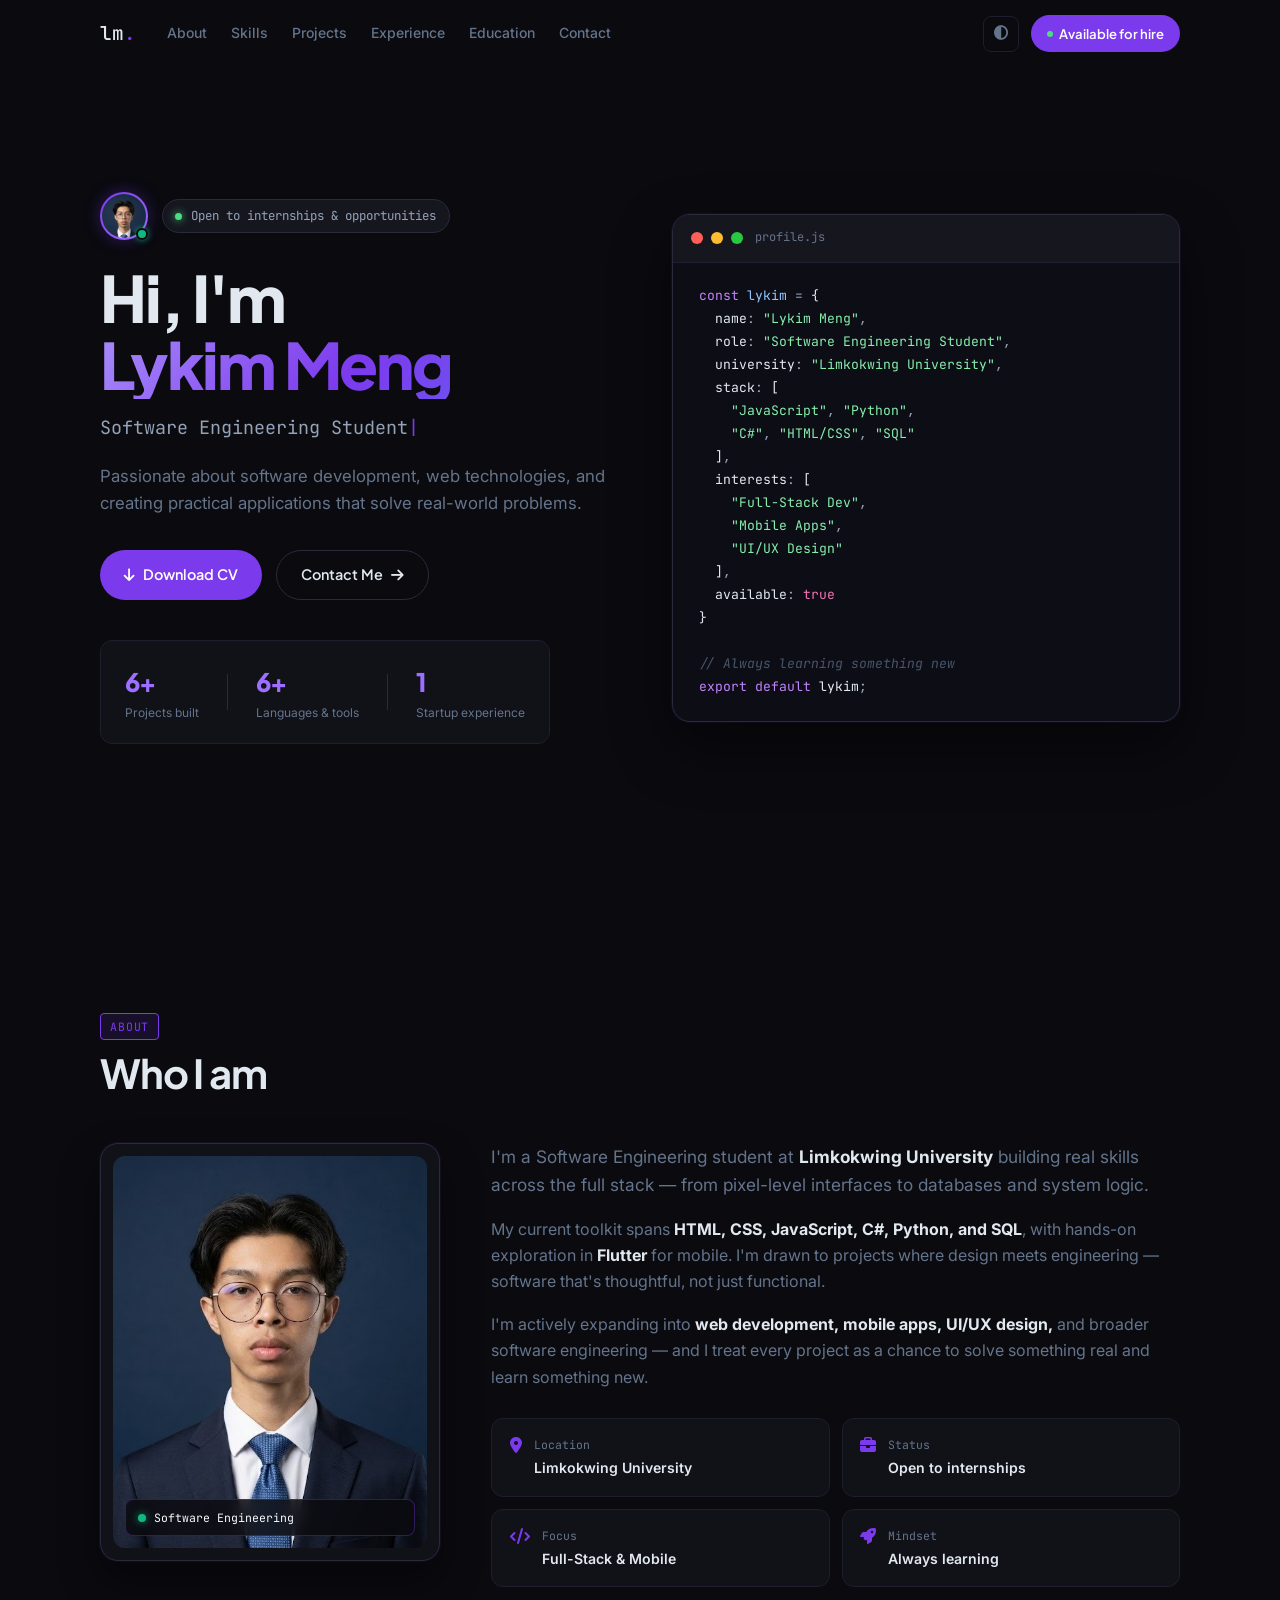
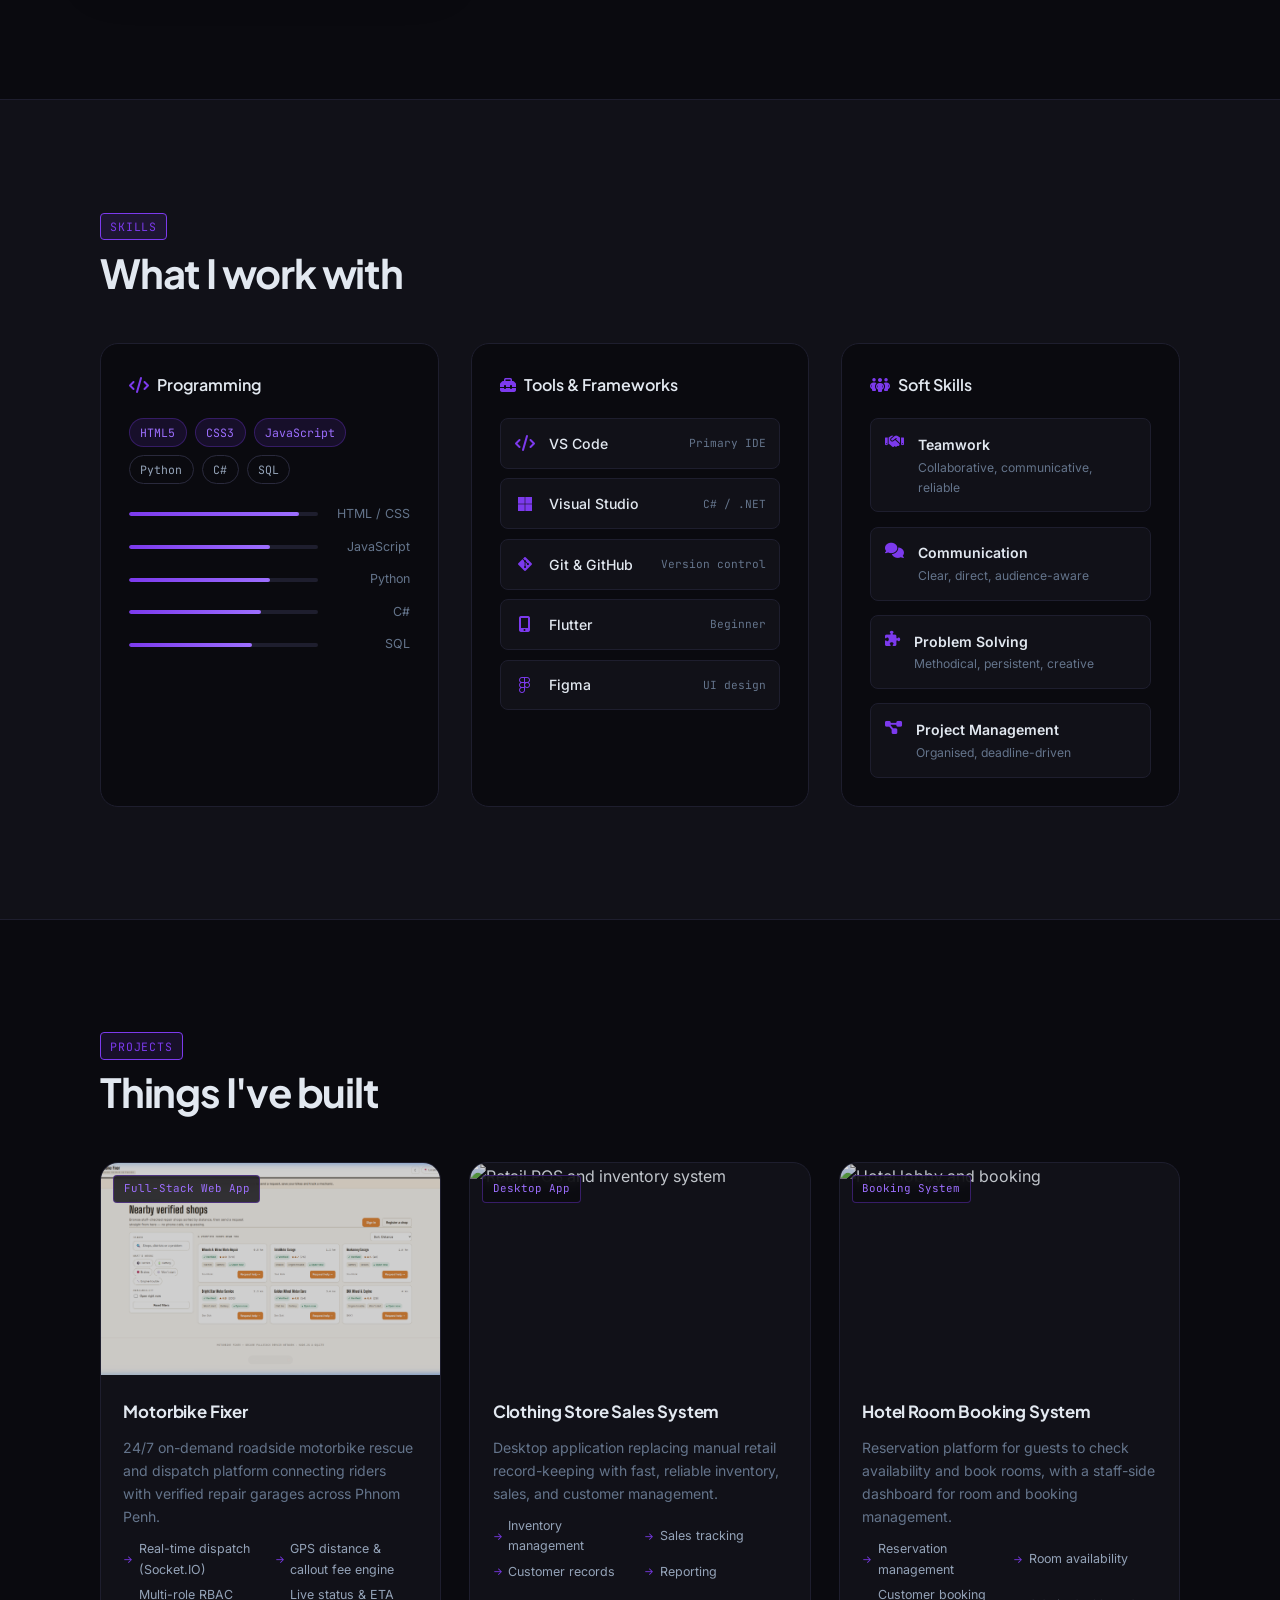
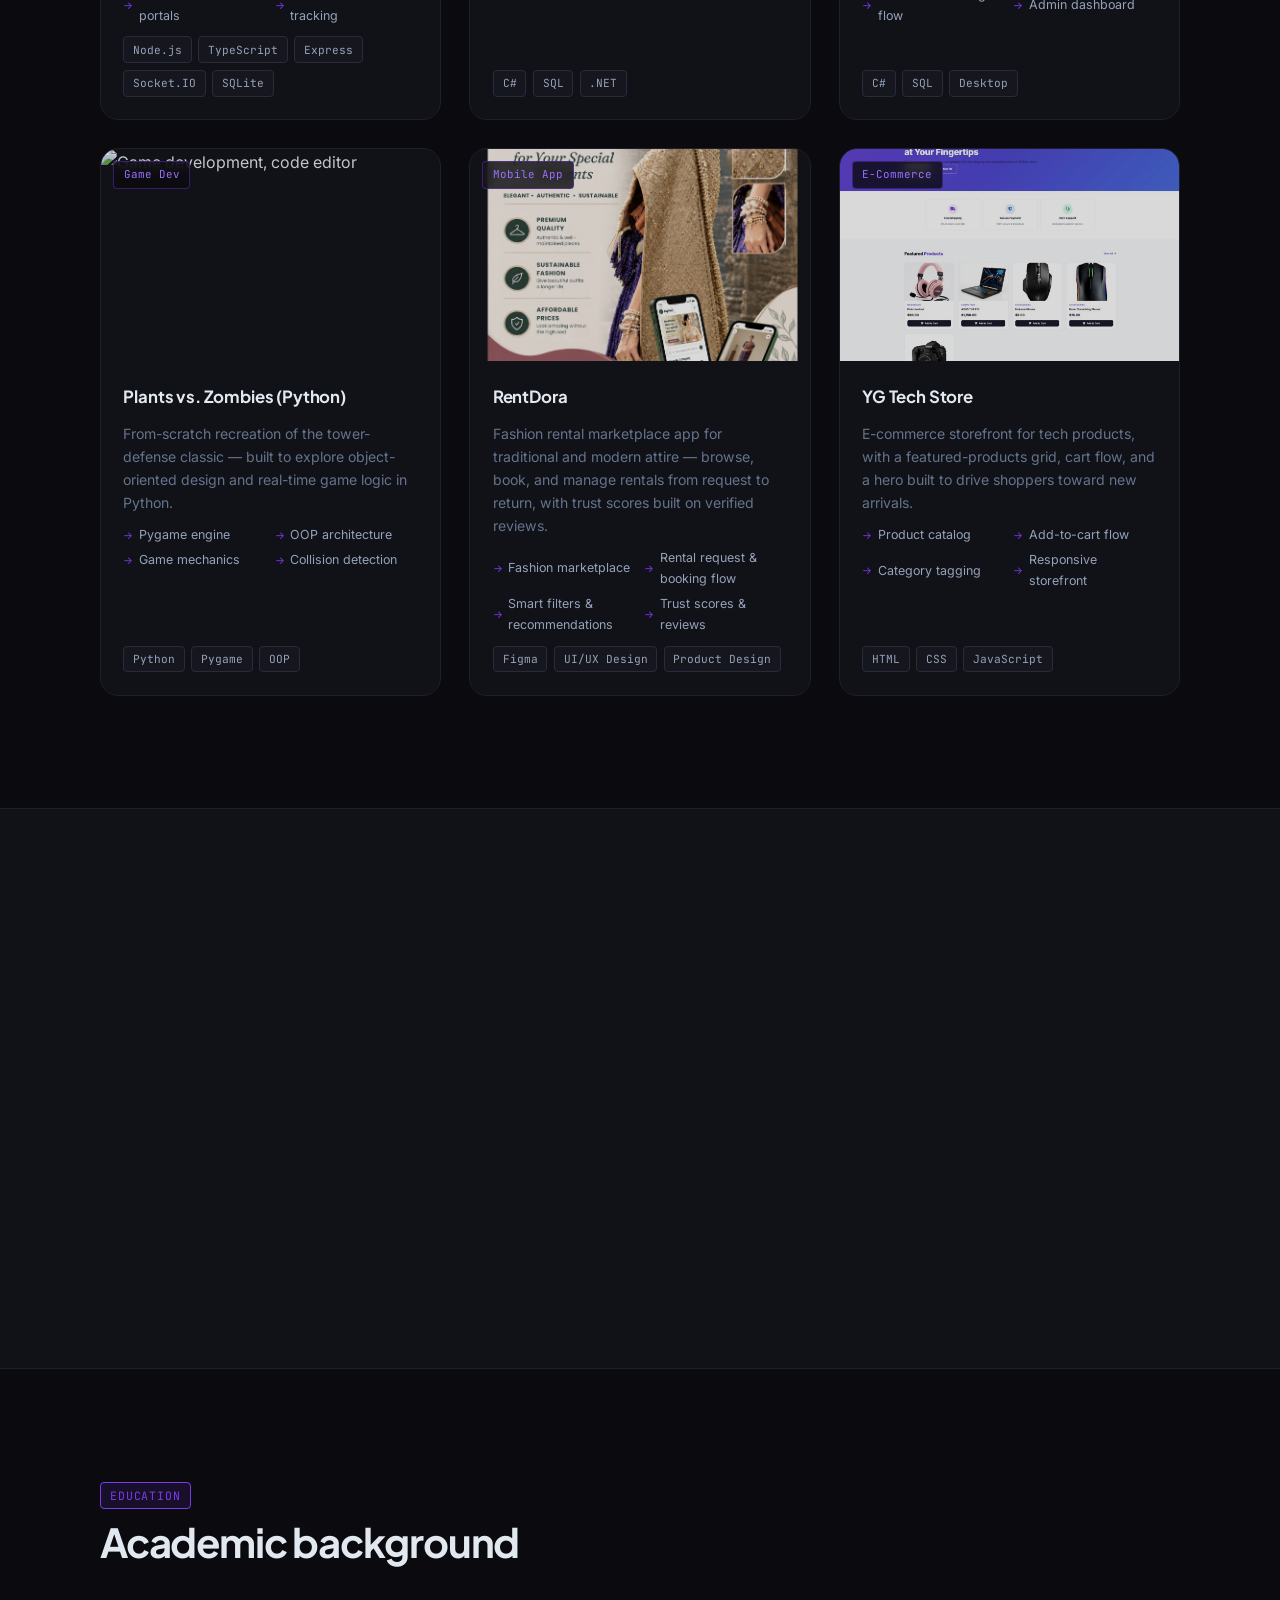
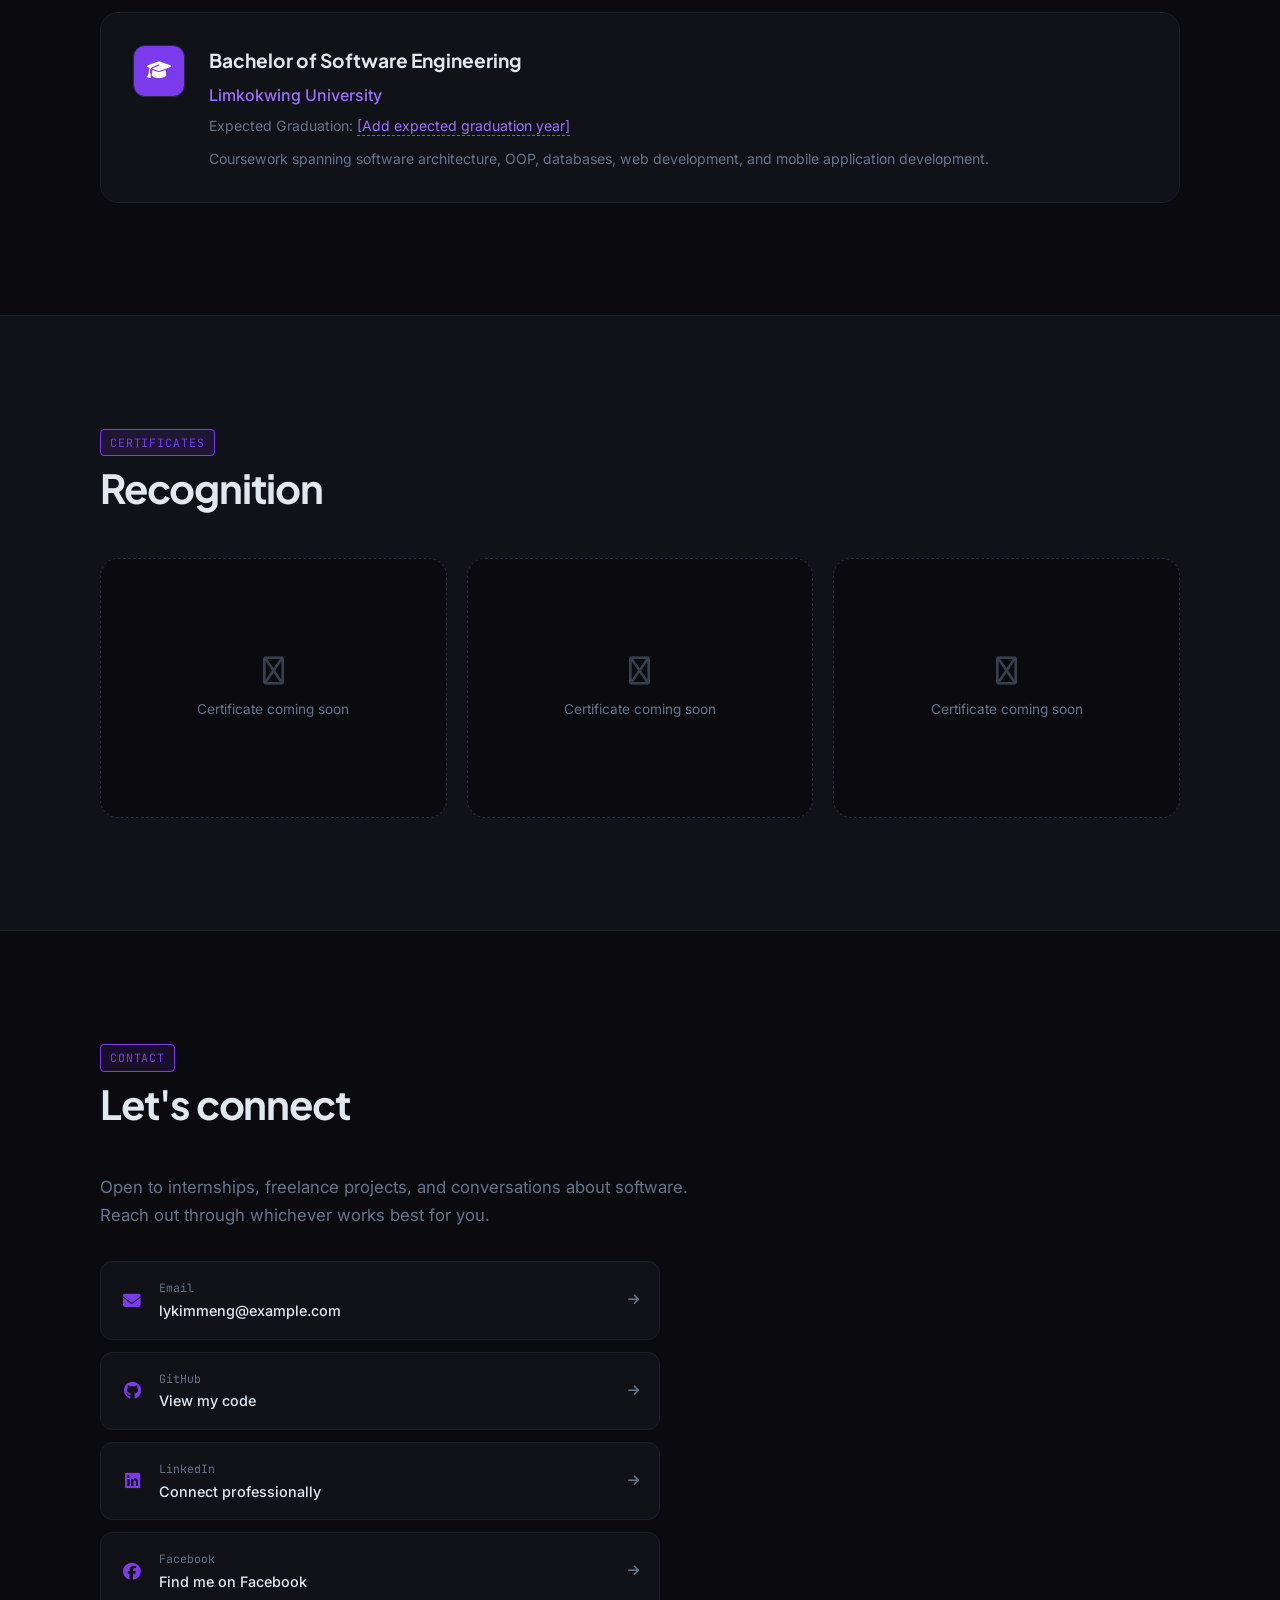
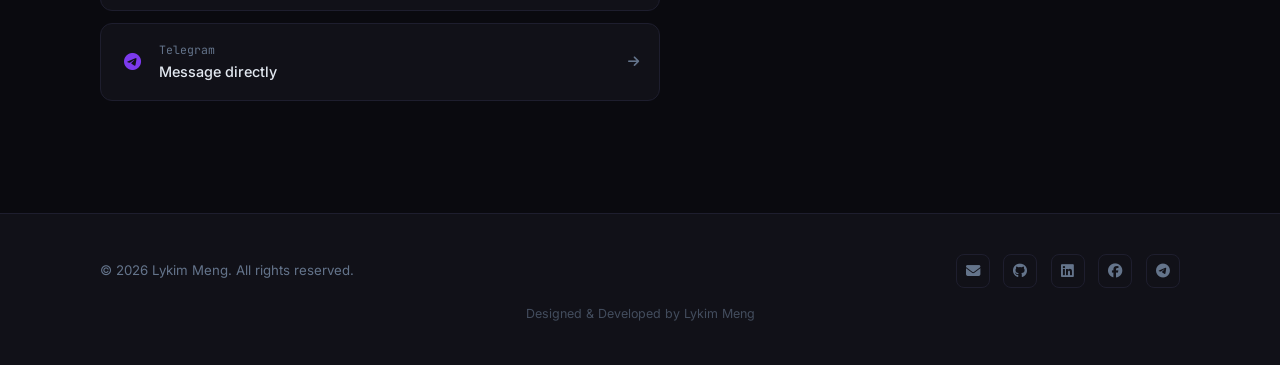
==== index.html @ 23275090 "feat: initialize portfolio with Motorbike Fixer project and profile photo" ====
<!DOCTYPE html>
<html lang="en">
<head>
  <meta charset="UTF-8">
  <meta http-equiv="refresh" content="0; url=lykim-v2/">
  <title>Lykim Meng — Portfolio</title>
  <script>window.location.replace("lykim-v2/");</script>
</head>
<body style="background:#0A0A0F;color:#E2E8F0;font-family:sans-serif;display:grid;place-items:center;height:100vh;margin:0;">
  <p>Loading portfolio... <a href="lykim-v2/" style="color:#7C3AED;">Click here if not redirected</a>.</p>
</body>
</html>
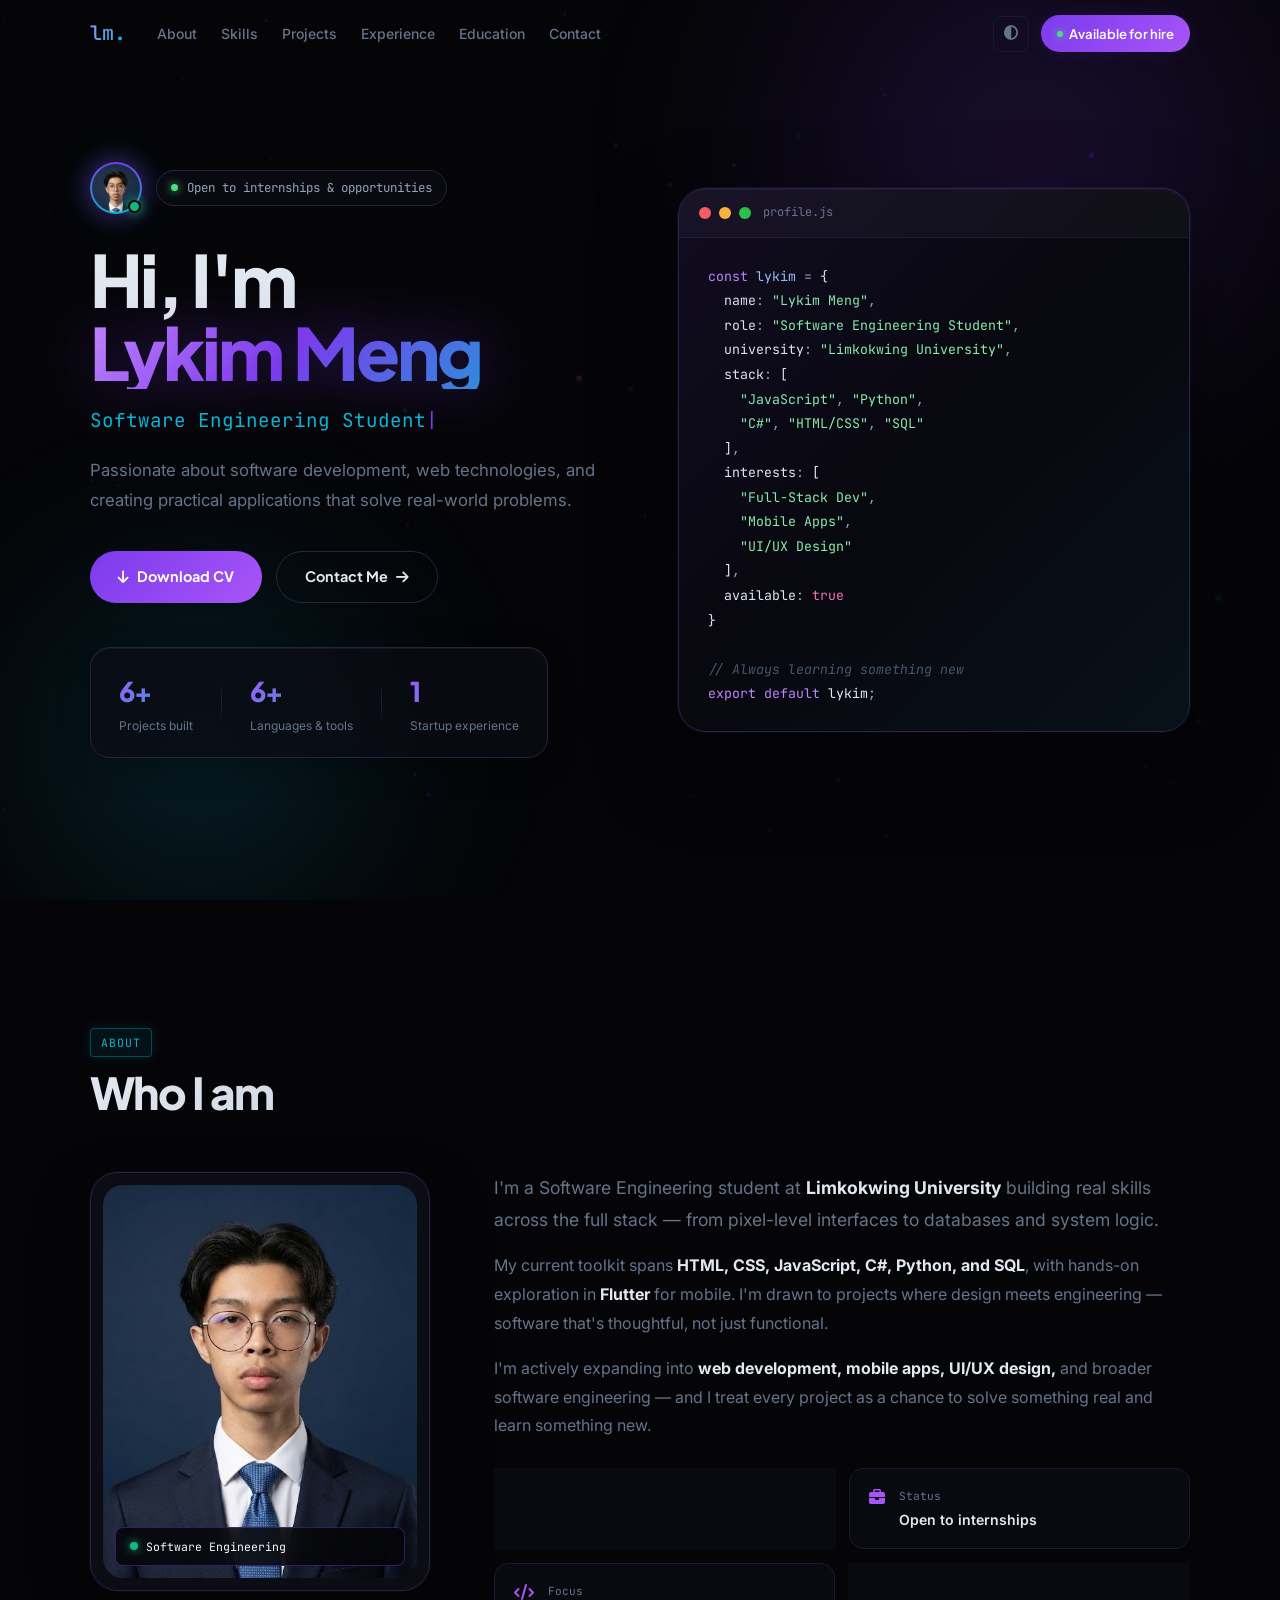
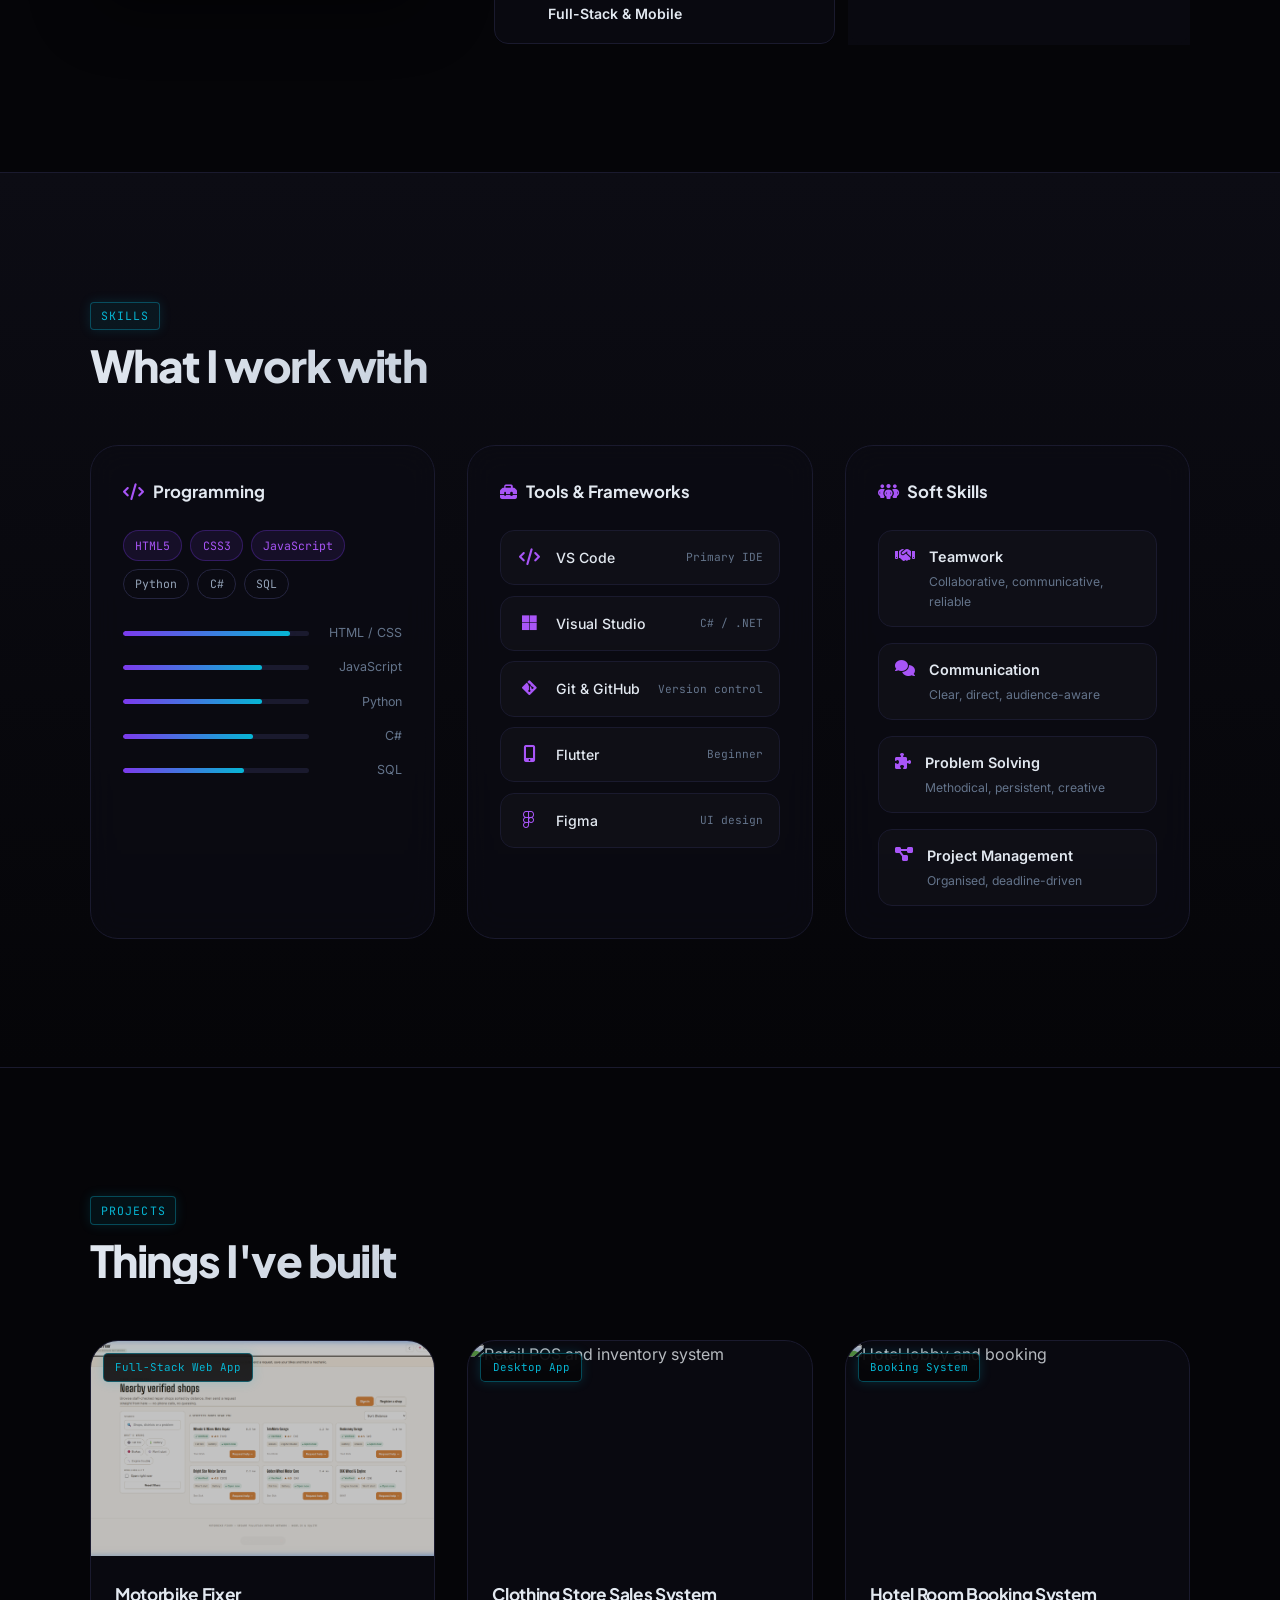
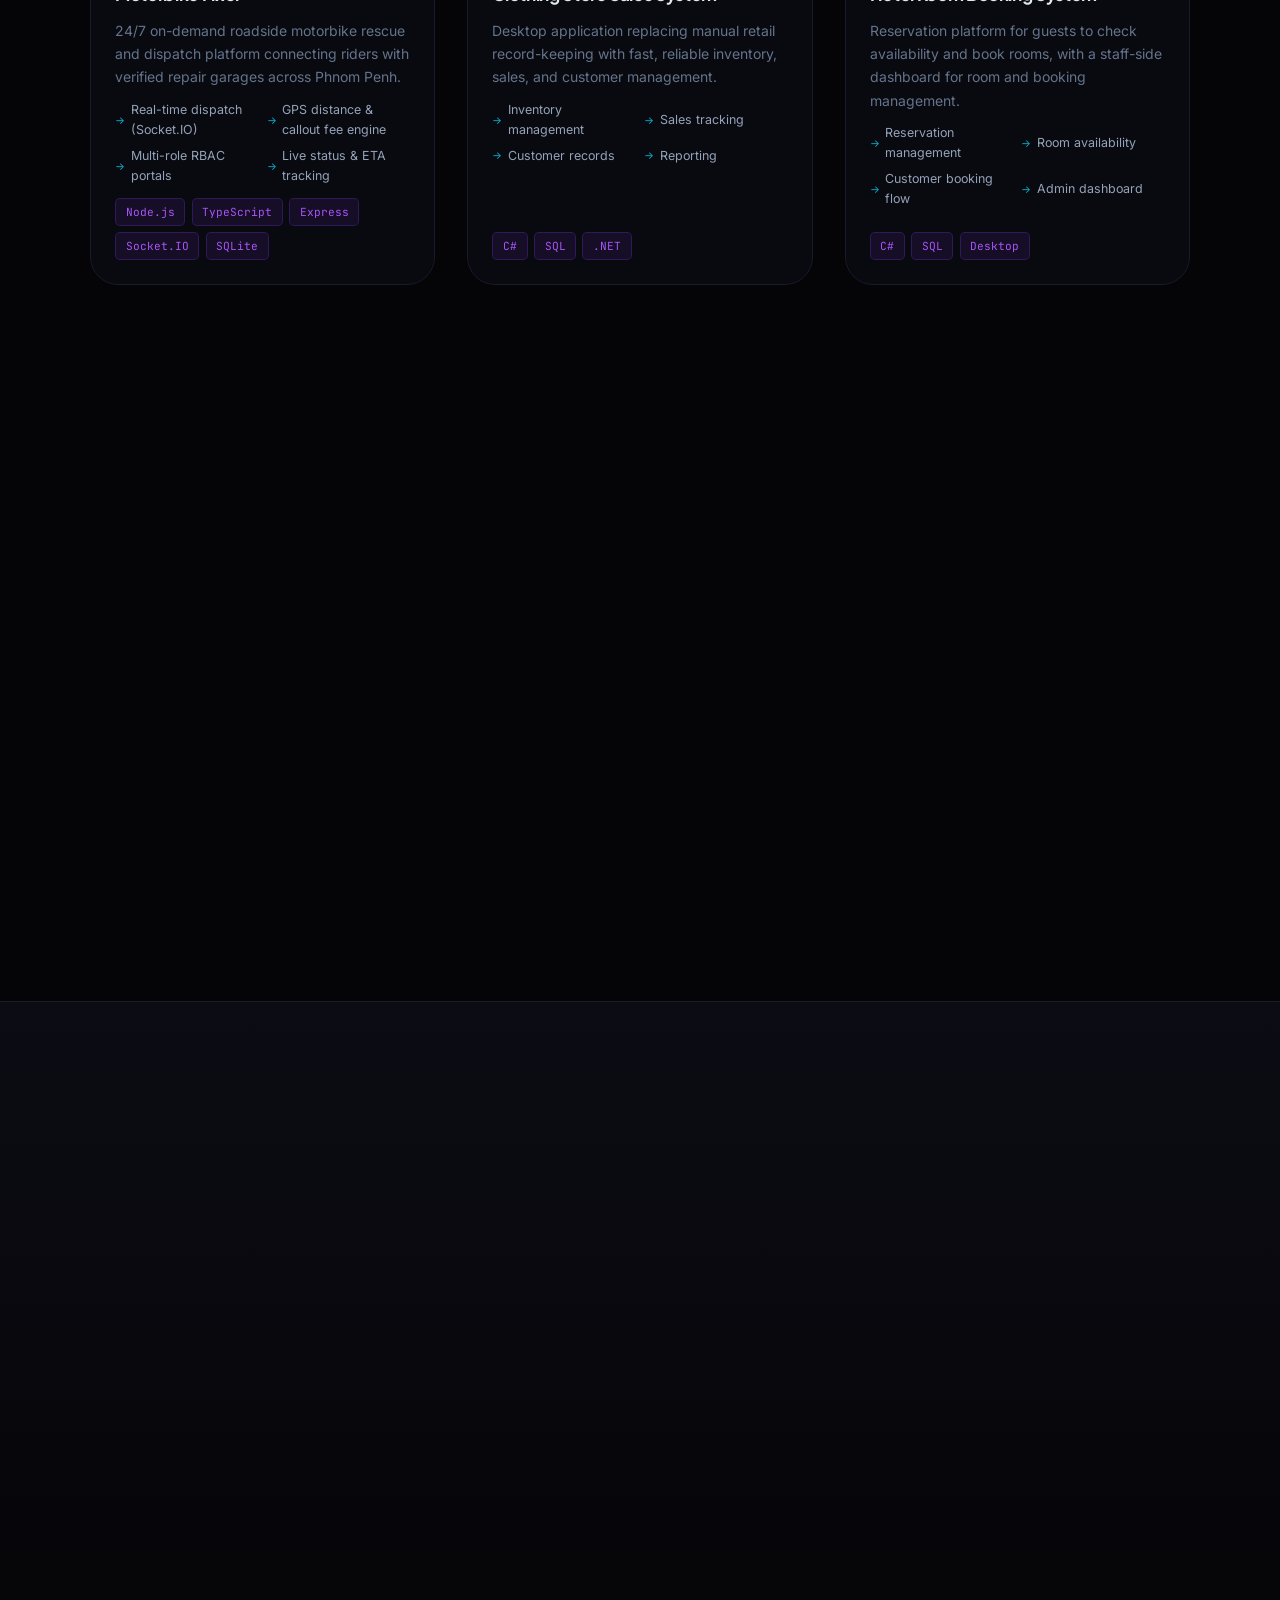
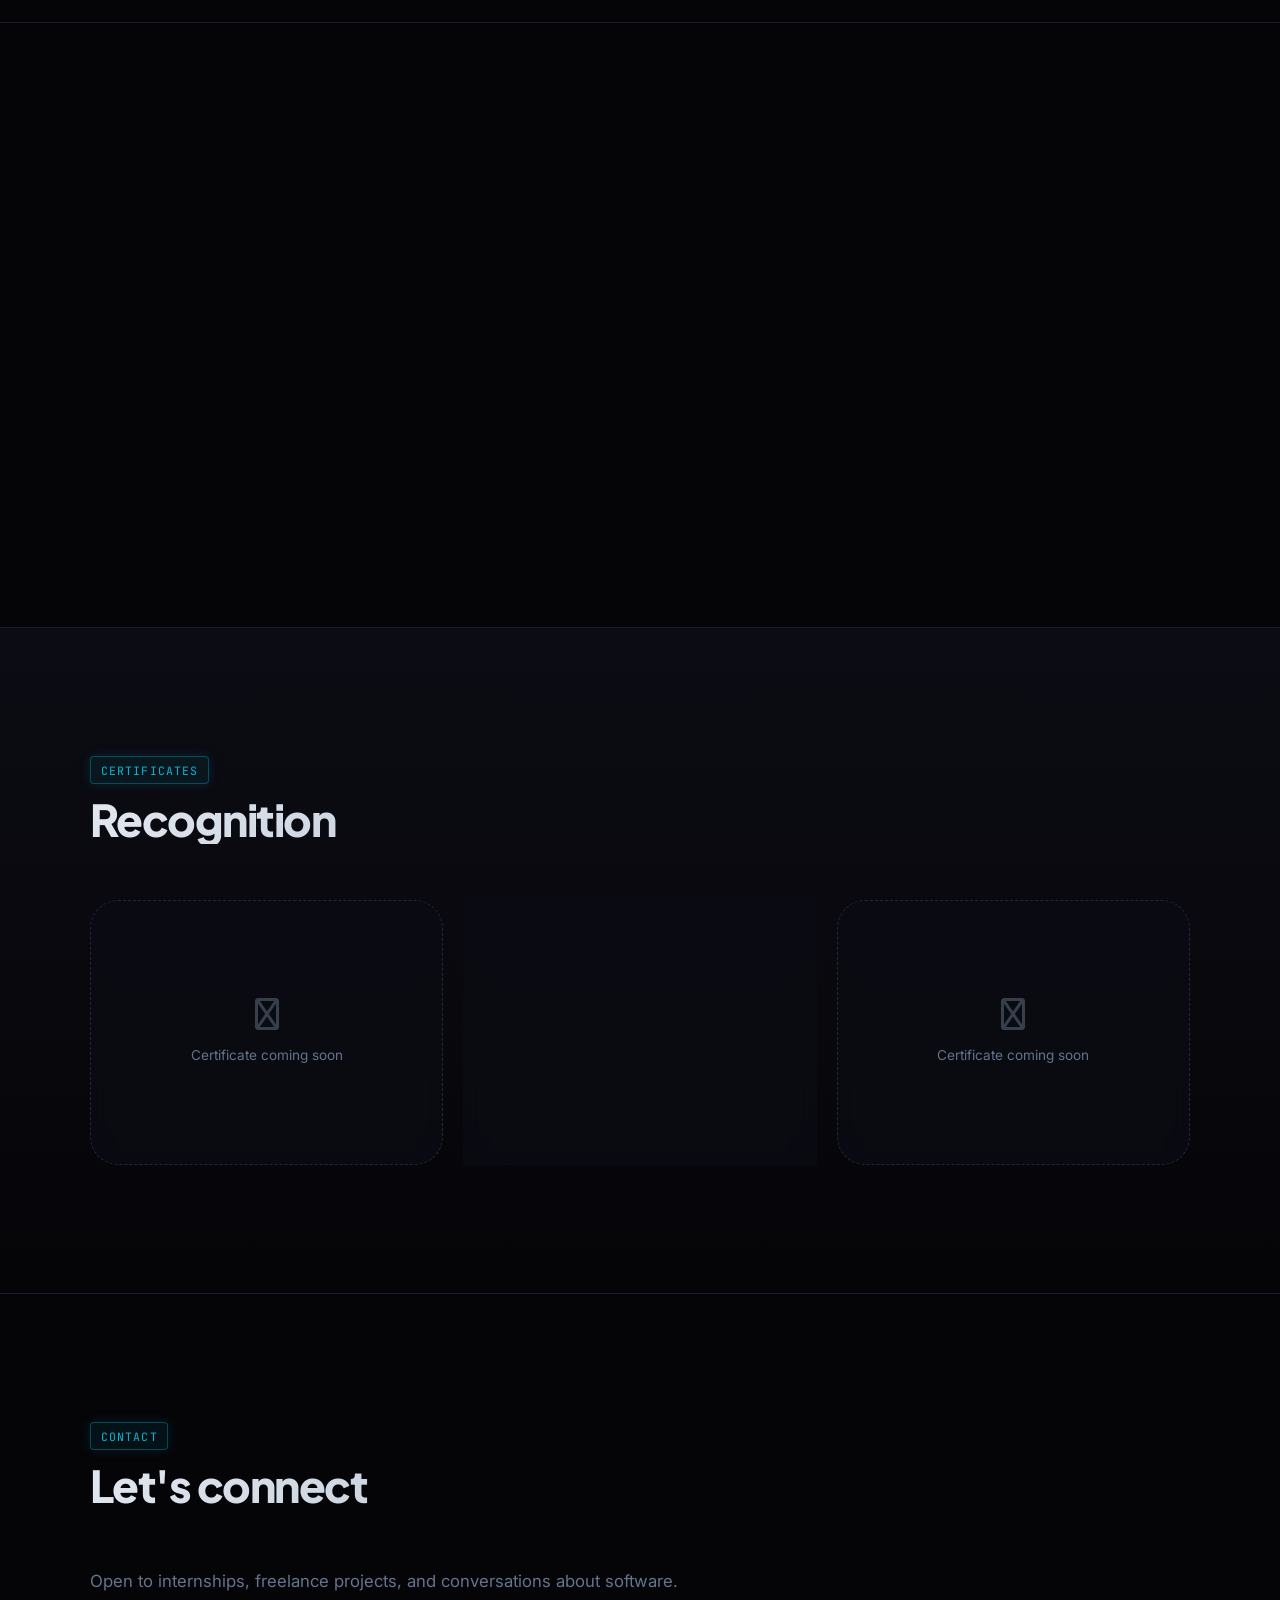
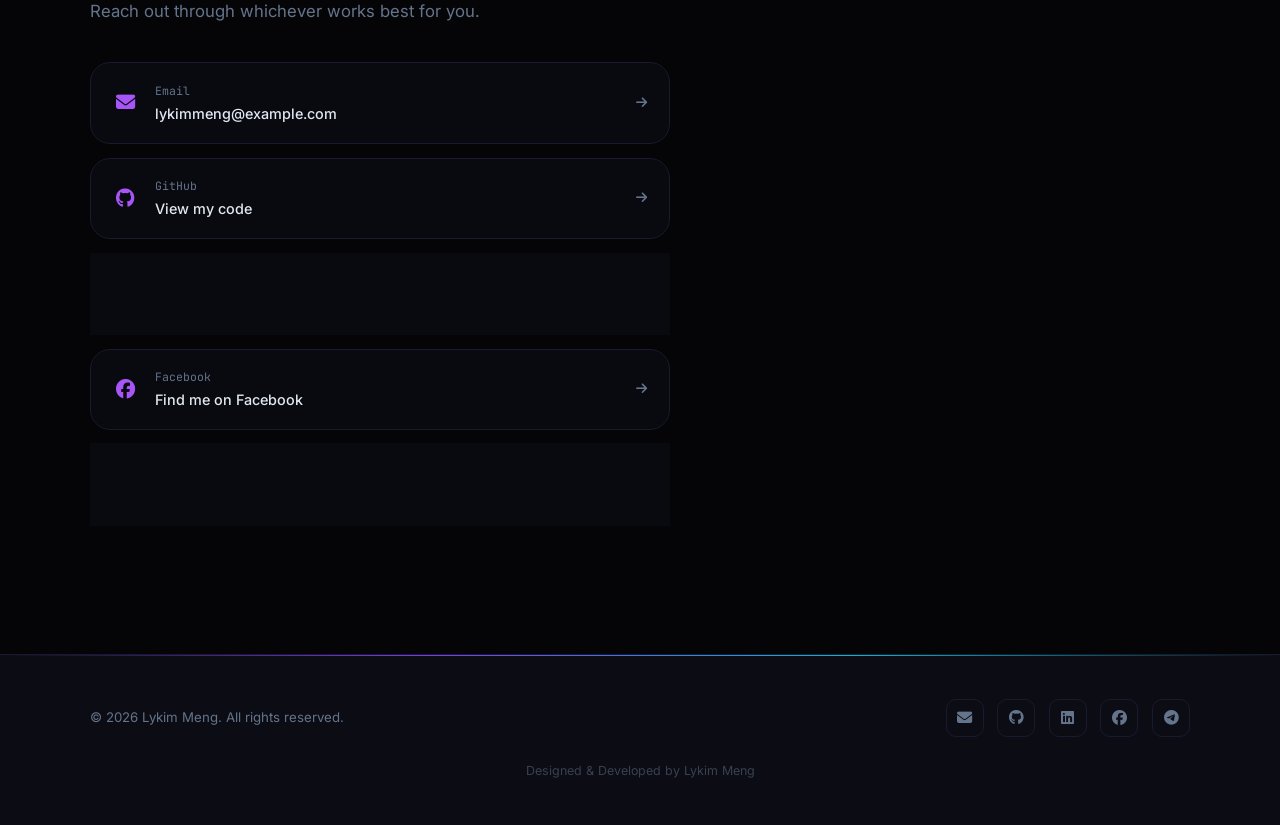
==== commit 3faa1abe: "feat: Portfolio v3 - 3D neon dark upgrade with particle canvas, glassmorphism, and tilt effects" ====
--- a/index.html
+++ b/index.html
@@ -1,12 +1,579 @@
 <!DOCTYPE html>
-<html lang="en">
+<html lang="en" data-theme="dark">
 <head>
-  <meta charset="UTF-8">
-  <meta http-equiv="refresh" content="0; url=lykim-v2/">
-  <title>Lykim Meng — Portfolio</title>
-  <script>window.location.replace("lykim-v2/");</script>
+<meta charset="UTF-8">
+<meta name="viewport" content="width=device-width, initial-scale=1.0">
+<title>Lykim Meng — Software Engineer</title>
+<meta name="description" content="Software Engineering student and aspiring full-stack developer. Building practical software that solves real problems.">
+
+<!-- Fonts -->
+<link rel="preconnect" href="https://fonts.googleapis.com">
+<link href="https://fonts.googleapis.com/css2?family=Plus+Jakarta+Sans:wght@400;500;600;700;800&family=Inter:wght@400;500;600&family=JetBrains+Mono:wght@400;500&display=swap" rel="stylesheet">
+
+<!-- Icons -->
+<link rel="stylesheet" href="https://cdnjs.cloudflare.com/ajax/libs/font-awesome/6.5.1/css/all.min.css">
+
+<link rel="stylesheet" href="style.css">
 </head>
-<body style="background:#0A0A0F;color:#E2E8F0;font-family:sans-serif;display:grid;place-items:center;height:100vh;margin:0;">
-  <p>Loading portfolio... <a href="lykim-v2/" style="color:#7C3AED;">Click here if not redirected</a>.</p>
+<body>
+<canvas id="bg-canvas"></canvas>
+<div class="scroll-progress" id="scrollProgress"></div>
+
+<!-- ===== NAV ===== -->
+<header class="nav" id="nav">
+  <div class="nav-inner">
+    <a href="#home" class="logo">lm<span class="logo-accent">.</span></a>
+
+    <nav class="nav-links" id="navLinks" aria-label="Main navigation">
+      <a href="#about"        class="nl">About</a>
+      <a href="#skills"       class="nl">Skills</a>
+      <a href="#projects"     class="nl">Projects</a>
+      <a href="#experience"   class="nl">Experience</a>
+      <a href="#education"    class="nl">Education</a>
+      <a href="#contact"      class="nl">Contact</a>
+    </nav>
+
+    <div class="nav-end">
+      <button class="icon-btn" id="themeBtn" aria-label="Toggle theme">
+        <i class="fa-solid fa-circle-half-stroke"></i>
+      </button>
+      <a href="#contact" class="btn-hire">Available for hire</a>
+      <button class="burger" id="burger" aria-label="Menu" aria-expanded="false">
+        <span></span><span></span>
+      </button>
+    </div>
+  </div>
+</header>
+
+<!-- Mobile drawer -->
+<div class="drawer" id="drawer" role="dialog" aria-label="Mobile navigation">
+  <button class="drawer-close" id="drawerClose" aria-label="Close menu"><i class="fa-solid fa-xmark"></i></button>
+  <a href="#about"       class="dl">About</a>
+  <a href="#skills"      class="dl">Skills</a>
+  <a href="#projects"    class="dl">Projects</a>
+  <a href="#experience"  class="dl">Experience</a>
+  <a href="#education"   class="dl">Education</a>
+  <a href="#contact"     class="dl">Contact</a>
+</div>
+<div class="drawer-overlay" id="drawerOverlay"></div>
+
+<main>
+
+<!-- ===== HERO ===== -->
+<section class="hero" id="home">
+  <div class="wrap hero-wrap">
+
+    <div class="hero-left">
+      <div class="hero-intro reveal">
+        <div class="hero-avatar-wrap">
+          <img src="assets/avatar.jpg" alt="Lykim Meng" class="hero-avatar">
+          <span class="hero-avatar-dot" title="Open to opportunities"></span>
+        </div>
+        <div class="hero-badge"><span class="badge-dot"></span>Open to internships &amp; opportunities</div>
+      </div>
+
+      <h1 class="hero-h1 reveal">
+        Hi, I'm<br>
+        <span class="hero-name">Lykim Meng</span>
+      </h1>
+
+      <p class="hero-role reveal">
+        <span id="typed"></span><span class="cursor" aria-hidden="true">|</span>
+      </p>
+
+      <p class="hero-desc reveal">
+        Passionate about software development, web technologies, and creating
+        practical applications that solve real-world problems.
+      </p>
+
+      <div class="hero-actions reveal">
+        <a href="assets/Lykim_Meng_CV.pdf" download class="btn-primary">
+          <i class="fa-solid fa-arrow-down"></i> Download CV
+        </a>
+        <a href="#contact" class="btn-outline">
+          Contact Me <i class="fa-solid fa-arrow-right"></i>
+        </a>
+      </div>
+
+      <div class="hero-stats reveal">
+        <div class="stat">
+          <span class="stat-n">6+</span>
+          <span class="stat-l">Projects built</span>
+        </div>
+        <div class="stat-div"></div>
+        <div class="stat">
+          <span class="stat-n">6+</span>
+          <span class="stat-l">Languages &amp; tools</span>
+        </div>
+        <div class="stat-div"></div>
+        <div class="stat">
+          <span class="stat-n">1</span>
+          <span class="stat-l">Startup experience</span>
+        </div>
+      </div>
+    </div>
+
+    <!-- Code window — the signature element -->
+    <div class="hero-right reveal">
+      <div class="code-window">
+        <div class="cw-bar">
+          <span class="cw-dot cw-red"></span>
+          <span class="cw-dot cw-yellow"></span>
+          <span class="cw-dot cw-green"></span>
+          <span class="cw-file">profile.js</span>
+        </div>
+        <pre class="cw-body"><code><span class="tk-kw">const</span> <span class="tk-name">lykim</span> <span class="tk-op">=</span> <span class="tk-brace">{</span>
+  name<span class="tk-op">:</span> <span class="tk-str">"Lykim Meng"</span><span class="tk-op">,</span>
+  role<span class="tk-op">:</span> <span class="tk-str">"Software Engineering Student"</span><span class="tk-op">,</span>
+  university<span class="tk-op">:</span> <span class="tk-str">"Limkokwing University"</span><span class="tk-op">,</span>
+  stack<span class="tk-op">:</span> <span class="tk-brace">[</span>
+    <span class="tk-str">"JavaScript"</span><span class="tk-op">,</span> <span class="tk-str">"Python"</span><span class="tk-op">,</span>
+    <span class="tk-str">"C#"</span><span class="tk-op">,</span> <span class="tk-str">"HTML/CSS"</span><span class="tk-op">,</span> <span class="tk-str">"SQL"</span>
+  <span class="tk-brace">]</span><span class="tk-op">,</span>
+  interests<span class="tk-op">:</span> <span class="tk-brace">[</span>
+    <span class="tk-str">"Full-Stack Dev"</span><span class="tk-op">,</span>
+    <span class="tk-str">"Mobile Apps"</span><span class="tk-op">,</span>
+    <span class="tk-str">"UI/UX Design"</span>
+  <span class="tk-brace">]</span><span class="tk-op">,</span>
+  available<span class="tk-op">:</span> <span class="tk-bool">true</span>
+<span class="tk-brace">}</span>
+
+<span class="tk-cm">// Always learning something new</span>
+<span class="tk-kw">export default</span> lykim<span class="tk-op">;</span>
+</code></pre>
+      </div>
+    </div>
+
+  </div>
+</section>
+
+<!-- ===== ABOUT ===== -->
+<section class="sect" id="about">
+  <div class="wrap">
+    <div class="sh reveal"><span class="sh-label">About</span><h2 class="sh-title">Who I am</h2></div>
+
+    <div class="about-layout">
+      <div class="about-photo-wrap reveal">
+        <div class="about-photo-card">
+          <div class="about-photo-frame">
+            <img src="assets/profile.jpg" alt="Lykim Meng" class="about-photo">
+            <div class="about-photo-tag">
+              <span class="tag-status-dot"></span>
+              <span>Software Engineering</span>
+            </div>
+          </div>
+        </div>
+      </div>
+
+      <div class="about-content">
+        <div class="about-text reveal">
+          <p class="about-lead">
+            I'm a Software Engineering student at <strong>Limkokwing University</strong> building
+            real skills across the full stack — from pixel-level interfaces to databases and system logic.
+          </p>
+          <p>
+            My current toolkit spans <strong>HTML, CSS, JavaScript, C#, Python, and SQL</strong>, with
+            hands-on exploration in <strong>Flutter</strong> for mobile. I'm drawn to projects where design
+            meets engineering — software that's thoughtful, not just functional.
+          </p>
+          <p>
+            I'm actively expanding into <strong>web development, mobile apps, UI/UX design,</strong>
+            and broader software engineering — and I treat every project as a chance to solve something real
+            and learn something new.
+          </p>
+        </div>
+
+        <div class="about-cards reveal">
+          <div class="acard">
+            <i class="fa-solid fa-location-dot"></i>
+            <div>
+              <span class="acard-label">Location</span>
+              <span class="acard-val">Limkokwing University</span>
+            </div>
+          </div>
+          <div class="acard">
+            <i class="fa-solid fa-briefcase"></i>
+            <div>
+              <span class="acard-label">Status</span>
+              <span class="acard-val">Open to internships</span>
+            </div>
+          </div>
+          <div class="acard">
+            <i class="fa-solid fa-code"></i>
+            <div>
+              <span class="acard-label">Focus</span>
+              <span class="acard-val">Full-Stack &amp; Mobile</span>
+            </div>
+          </div>
+          <div class="acard">
+            <i class="fa-solid fa-rocket"></i>
+            <div>
+              <span class="acard-label">Mindset</span>
+              <span class="acard-val">Always learning</span>
+            </div>
+          </div>
+        </div>
+      </div>
+    </div>
+  </div>
+</section>
+
+<!-- ===== SKILLS ===== -->
+<section class="sect sect-alt" id="skills">
+  <div class="wrap">
+    <div class="sh reveal"><span class="sh-label">Skills</span><h2 class="sh-title">What I work with</h2></div>
+
+    <div class="skills-grid">
+
+      <div class="skill-col reveal">
+        <h3 class="skill-col-title"><i class="fa-solid fa-code"></i> Programming</h3>
+        <div class="tag-cloud">
+          <span class="stag stag-hi">HTML5</span>
+          <span class="stag stag-hi">CSS3</span>
+          <span class="stag stag-hi">JavaScript</span>
+          <span class="stag stag-mid">Python</span>
+          <span class="stag stag-mid">C#</span>
+          <span class="stag stag-mid">SQL</span>
+        </div>
+        <div class="skill-levels">
+          <div class="sl-row">
+            <div class="sl-bar" data-p="90"></div>
+            <span class="sl-name">HTML / CSS</span>
+          </div>
+          <div class="sl-row">
+            <div class="sl-bar" data-p="75"></div>
+            <span class="sl-name">JavaScript</span>
+          </div>
+          <div class="sl-row">
+            <div class="sl-bar" data-p="75"></div>
+            <span class="sl-name">Python</span>
+          </div>
+          <div class="sl-row">
+            <div class="sl-bar" data-p="70"></div>
+            <span class="sl-name">C#</span>
+          </div>
+          <div class="sl-row">
+            <div class="sl-bar" data-p="65"></div>
+            <span class="sl-name">SQL</span>
+          </div>
+        </div>
+      </div>
+
+      <div class="skill-col reveal">
+        <h3 class="skill-col-title"><i class="fa-solid fa-toolbox"></i> Tools &amp; Frameworks</h3>
+        <div class="tool-list">
+          <div class="tool-row">
+            <span class="tool-icon"><i class="fa-solid fa-code"></i></span>
+            <span class="tool-name">VS Code</span>
+            <span class="tool-level">Primary IDE</span>
+          </div>
+          <div class="tool-row">
+            <span class="tool-icon"><i class="fa-brands fa-microsoft"></i></span>
+            <span class="tool-name">Visual Studio</span>
+            <span class="tool-level">C# / .NET</span>
+          </div>
+          <div class="tool-row">
+            <span class="tool-icon"><i class="fa-brands fa-git-alt"></i></span>
+            <span class="tool-name">Git &amp; GitHub</span>
+            <span class="tool-level">Version control</span>
+          </div>
+          <div class="tool-row">
+            <span class="tool-icon"><i class="fa-solid fa-mobile-screen-button"></i></span>
+            <span class="tool-name">Flutter</span>
+            <span class="tool-level">Beginner</span>
+          </div>
+          <div class="tool-row">
+            <span class="tool-icon"><i class="fa-brands fa-figma"></i></span>
+            <span class="tool-name">Figma</span>
+            <span class="tool-level">UI design</span>
+          </div>
+        </div>
+      </div>
+
+      <div class="skill-col reveal">
+        <h3 class="skill-col-title"><i class="fa-solid fa-people-group"></i> Soft Skills</h3>
+        <div class="soft-list">
+          <div class="soft-item">
+            <i class="fa-solid fa-handshake"></i>
+            <div>
+              <span class="soft-name">Teamwork</span>
+              <span class="soft-desc">Collaborative, communicative, reliable</span>
+            </div>
+          </div>
+          <div class="soft-item">
+            <i class="fa-solid fa-comments"></i>
+            <div>
+              <span class="soft-name">Communication</span>
+              <span class="soft-desc">Clear, direct, audience-aware</span>
+            </div>
+          </div>
+          <div class="soft-item">
+            <i class="fa-solid fa-puzzle-piece"></i>
+            <div>
+              <span class="soft-name">Problem Solving</span>
+              <span class="soft-desc">Methodical, persistent, creative</span>
+            </div>
+          </div>
+          <div class="soft-item">
+            <i class="fa-solid fa-diagram-project"></i>
+            <div>
+              <span class="soft-name">Project Management</span>
+              <span class="soft-desc">Organised, deadline-driven</span>
+            </div>
+          </div>
+        </div>
+      </div>
+
+    </div>
+  </div>
+</section>
+
+<!-- ===== PROJECTS ===== -->
+<section class="sect" id="projects">
+  <div class="wrap">
+    <div class="sh reveal"><span class="sh-label">Projects</span><h2 class="sh-title">Things I've built</h2></div>
+
+    <div class="proj-grid">
+
+      <article class="pcard reveal">
+        <div class="pcard-img">
+          <img src="assets/motorbike-fixer.png" alt="Motorbike Fixer roadside rescue platform" loading="lazy">
+          <span class="pcard-type">Full-Stack Web App</span>
+        </div>
+        <div class="pcard-body">
+          <h3>Motorbike Fixer</h3>
+          <p>24/7 on-demand roadside motorbike rescue and dispatch platform connecting riders with verified repair garages across Phnom Penh.</p>
+          <ul class="pcard-feats">
+            <li>Real-time dispatch (Socket.IO)</li>
+            <li>GPS distance &amp; callout fee engine</li>
+            <li>Multi-role RBAC portals</li>
+            <li>Live status &amp; ETA tracking</li>
+          </ul>
+          <div class="pcard-stack">
+            <code>Node.js</code><code>TypeScript</code><code>Express</code><code>Socket.IO</code><code>SQLite</code>
+          </div>
+        </div>
+      </article>
+
+      <article class="pcard reveal">
+        <div class="pcard-img">
+          <img src="https://images.unsplash.com/photo-1556742049-0cfed4f6a45d?q=80&w=900&auto=format&fit=crop" alt="Retail POS and inventory system" loading="lazy">
+          <span class="pcard-type">Desktop App</span>
+        </div>
+        <div class="pcard-body">
+          <h3>Clothing Store Sales System</h3>
+          <p>Desktop application replacing manual retail record-keeping with fast, reliable inventory, sales, and customer management.</p>
+          <ul class="pcard-feats">
+            <li>Inventory management</li>
+            <li>Sales tracking</li>
+            <li>Customer records</li>
+            <li>Reporting</li>
+          </ul>
+          <div class="pcard-stack">
+            <code>C#</code><code>SQL</code><code>.NET</code>
+          </div>
+        </div>
+      </article>
+
+      <article class="pcard reveal">
+        <div class="pcard-img">
+          <img src="https://images.unsplash.com/photo-1551882547-ff40c63fe5fa?q=80&w=900&auto=format&fit=crop" alt="Hotel lobby and booking" loading="lazy">
+          <span class="pcard-type">Booking System</span>
+        </div>
+        <div class="pcard-body">
+          <h3>Hotel Room Booking System</h3>
+          <p>Reservation platform for guests to check availability and book rooms, with a staff-side dashboard for room and booking management.</p>
+          <ul class="pcard-feats">
+            <li>Reservation management</li>
+            <li>Room availability</li>
+            <li>Customer booking flow</li>
+            <li>Admin dashboard</li>
+          </ul>
+          <div class="pcard-stack">
+            <code>C#</code><code>SQL</code><code>Desktop</code>
+          </div>
+        </div>
+      </article>
+
+      <article class="pcard reveal">
+        <div class="pcard-img">
+          <img src="https://images.unsplash.com/photo-1550745165-9bc0b252726f?q=80&w=900&auto=format&fit=crop" alt="Game development, code editor" loading="lazy">
+          <span class="pcard-type">Game Dev</span>
+        </div>
+        <div class="pcard-body">
+          <h3>Plants vs. Zombies (Python)</h3>
+          <p>From-scratch recreation of the tower-defense classic — built to explore object-oriented design and real-time game logic in Python.</p>
+          <ul class="pcard-feats">
+            <li>Pygame engine</li>
+            <li>OOP architecture</li>
+            <li>Game mechanics</li>
+            <li>Collision detection</li>
+          </ul>
+          <div class="pcard-stack">
+            <code>Python</code><code>Pygame</code><code>OOP</code>
+          </div>
+        </div>
+      </article>
+
+      <article class="pcard reveal">
+        <div class="pcard-img">
+          <img src="assets/flyer rentdora front page final.png" alt="Traditional Cambodian attire, fashion rental" loading="lazy">
+          <span class="pcard-type">Mobile App</span>
+        </div>
+        <div class="pcard-body">
+          <h3>RentDora</h3>
+          <p>Fashion rental marketplace app for traditional and modern attire — browse, book, and manage rentals from request to return, with trust scores built on verified reviews.</p>
+          <ul class="pcard-feats">
+            <li>Fashion marketplace</li>
+            <li>Rental request & booking flow</li>
+            <li>Smart filters & recommendations</li>
+            <li>Trust scores & reviews</li>
+          </ul>
+          <div class="pcard-stack">
+            <code>Figma</code><code>UI/UX Design</code><code>Product Design</code>
+          </div>
+        </div>
+      </article>
+
+      <article class="pcard reveal">
+        <div class="pcard-img">
+          <img src="assets/ygtech-store.png" alt="YG Tech Store e-commerce homepage" loading="lazy">
+          <span class="pcard-type">E-Commerce</span>
+        </div>
+        <div class="pcard-body">
+          <h3>YG Tech Store</h3>
+          <p>E-commerce storefront for tech products, with a featured-products grid, cart flow, and a hero built to drive shoppers toward new arrivals.</p>
+          <ul class="pcard-feats">
+            <li>Product catalog</li>
+            <li>Add-to-cart flow</li>
+            <li>Category tagging</li>
+            <li>Responsive storefront</li>
+          </ul>
+          <div class="pcard-stack">
+            <code>HTML</code><code>CSS</code><code>JavaScript</code>
+          </div>
+        </div>
+      </article>
+
+    </div>
+  </div>
+</section>
+
+<!-- ===== EXPERIENCE ===== -->
+<section class="sect sect-alt" id="experience">
+  <div class="wrap">
+    <div class="sh reveal"><span class="sh-label">Experience</span><h2 class="sh-title">Where I've worked</h2></div>
+
+    <div class="exp-card reveal">
+      <div class="exp-left">
+        <div class="exp-logo"><i class="fa-solid fa-building-columns"></i></div>
+      </div>
+      <div class="exp-body">
+        <div class="exp-meta">
+          <h3>Startup Member</h3>
+          <span class="exp-company">DeeVork</span>
+        </div>
+        <p>Collaborated with cross-functional teams on innovative software projects, taking part in project planning and hands-on software development from early concept through implementation.</p>
+        <div class="exp-tags">
+          <span>Team Collaboration</span>
+          <span>Software Development</span>
+          <span>Project Planning</span>
+        </div>
+      </div>
+    </div>
+  </div>
+</section>
+
+<!-- ===== EDUCATION ===== -->
+<section class="sect" id="education">
+  <div class="wrap">
+    <div class="sh reveal"><span class="sh-label">Education</span><h2 class="sh-title">Academic background</h2></div>
+
+    <div class="edu-card reveal">
+      <div class="edu-left">
+        <div class="edu-logo"><i class="fa-solid fa-graduation-cap"></i></div>
+      </div>
+      <div class="edu-body">
+        <h3>Bachelor of Software Engineering</h3>
+        <p class="edu-uni">Limkokwing University</p>
+        <p class="edu-grad">Expected Graduation: <span class="edu-year">2027</span></p>
+        <p class="edu-note">Coursework spanning software architecture, OOP, databases, web development, and mobile application development.</p>
+      </div>
+    </div>
+  </div>
+</section>
+
+<!-- ===== CERTIFICATES ===== -->
+<section class="sect sect-alt" id="certificates">
+  <div class="wrap">
+    <div class="sh reveal"><span class="sh-label">Certificates</span><h2 class="sh-title">Recognition</h2></div>
+
+    <div class="cert-grid reveal">
+      <div class="cert-ph"><i class="fa-regular fa-certificate"></i><span>Certificate coming soon</span></div>
+      <div class="cert-ph"><i class="fa-regular fa-certificate"></i><span>Certificate coming soon</span></div>
+      <div class="cert-ph"><i class="fa-regular fa-certificate"></i><span>Certificate coming soon</span></div>
+    </div>
+  </div>
+</section>
+
+<!-- ===== CONTACT ===== -->
+<section class="sect" id="contact">
+  <div class="wrap">
+    <div class="sh reveal"><span class="sh-label">Contact</span><h2 class="sh-title">Let's connect</h2></div>
+
+    <div class="contact-wrap">
+      <p class="contact-lead reveal">Open to internships, freelance projects, and conversations about software. Reach out through whichever works best for you.</p>
+
+      <div class="contact-links reveal">
+        <a href="mailto:lykimmeng@example.com" class="clink">
+          <i class="fa-solid fa-envelope"></i>
+          <div><span class="clink-label">Email</span><span class="clink-val">lykimmeng@example.com</span></div>
+          <i class="fa-solid fa-arrow-right clink-arrow"></i>
+        </a>
+        <a href="https://github.com/" target="_blank" rel="noopener" class="clink">
+          <i class="fa-brands fa-github"></i>
+          <div><span class="clink-label">GitHub</span><span class="clink-val">View my code</span></div>
+          <i class="fa-solid fa-arrow-right clink-arrow"></i>
+        </a>
+        <a href="https://linkedin.com/" target="_blank" rel="noopener" class="clink">
+          <i class="fa-brands fa-linkedin"></i>
+          <div><span class="clink-label">LinkedIn</span><span class="clink-val">Connect professionally</span></div>
+          <i class="fa-solid fa-arrow-right clink-arrow"></i>
+        </a>
+        <a href="https://facebook.com/" target="_blank" rel="noopener" class="clink">
+          <i class="fa-brands fa-facebook"></i>
+          <div><span class="clink-label">Facebook</span><span class="clink-val">Find me on Facebook</span></div>
+          <i class="fa-solid fa-arrow-right clink-arrow"></i>
+        </a>
+        <a href="https://t.me/" target="_blank" rel="noopener" class="clink">
+          <i class="fa-brands fa-telegram"></i>
+          <div><span class="clink-label">Telegram</span><span class="clink-val">Message directly</span></div>
+          <i class="fa-solid fa-arrow-right clink-arrow"></i>
+        </a>
+      </div>
+    </div>
+  </div>
+</section>
+
+</main>
+
+<!-- ===== FOOTER ===== -->
+<footer class="footer">
+  <div class="wrap footer-inner">
+    <p class="footer-copy">&copy; <span id="yr"></span> Lykim Meng. All rights reserved.</p>
+    <div class="footer-socials">
+      <a href="mailto:lykimmeng@example.com" aria-label="Email"><i class="fa-solid fa-envelope"></i></a>
+      <a href="https://github.com/"   target="_blank" rel="noopener" aria-label="GitHub"><i class="fa-brands fa-github"></i></a>
+      <a href="https://linkedin.com/" target="_blank" rel="noopener" aria-label="LinkedIn"><i class="fa-brands fa-linkedin"></i></a>
+      <a href="https://facebook.com/" target="_blank" rel="noopener" aria-label="Facebook"><i class="fa-brands fa-facebook"></i></a>
+      <a href="https://t.me/"         target="_blank" rel="noopener" aria-label="Telegram"><i class="fa-brands fa-telegram"></i></a>
+    </div>
+    <p class="footer-credit">Designed &amp; Developed by Lykim Meng</p>
+  </div>
+</footer>
+
+<button class="btt" id="btt" aria-label="Back to top"><i class="fa-solid fa-arrow-up"></i></button>
+
+<script src="script.js"></script>
 </body>
 </html>
--- a/style.css
+++ b/style.css
@@ -0,0 +1,674 @@
+/* =========================================================
+   Lykim Meng — Portfolio v3  |  3D Neon Dark
+   ========================================================= */
+
+/* ── Google Fonts ─────────────────────────────────────────── */
+@import url('https://fonts.googleapis.com/css2?family=Plus+Jakarta+Sans:wght@400;500;600;700;800;900&family=Inter:wght@400;500;600&family=JetBrains+Mono:wght@400;500&display=swap');
+
+/* ── Tokens ─────────────────────────────────────────────── */
+:root {
+  --bg:          #050508;
+  --bg-card:     #0c0c14;
+  --bg-raised:   #10101c;
+  --bg-glass:    rgba(12,12,20,0.7);
+  --border:      #1a1a2e;
+  --border-hi:   #252540;
+  --border-glow: rgba(124,58,237,0.4);
+  --accent:      #7C3AED;
+  --accent-lo:   rgba(124,58,237,.1);
+  --accent-hi:   #A855F7;
+  --accent-glow: rgba(124,58,237,.5);
+  --cyan:        #06B6D4;
+  --cyan-lo:     rgba(6,182,212,.1);
+  --pink:        #EC4899;
+  --green:       #10B981;
+  --text:        #E2E8F0;
+  --text-muted:  #64748B;
+  --text-dim:    #94A3B8;
+  --code-bg:     #08080f;
+
+  --tk-kw:   #C084FC;
+  --tk-str:  #86EFAC;
+  --tk-name: #93C5FD;
+  --tk-op:   #94A3B8;
+  --tk-cm:   #475569;
+  --tk-bool: #F472B6;
+  --tk-br:   #E2E8F0;
+
+  --font-disp: 'Plus Jakarta Sans', sans-serif;
+  --font-body: 'Inter', sans-serif;
+  --font-mono: 'JetBrains Mono', monospace;
+
+  --r-sm: 8px;
+  --r-md: 14px;
+  --r-lg: 20px;
+  --r-xl: 28px;
+  --ease: cubic-bezier(.22,1,.36,1);
+  --ease-spring: cubic-bezier(.34,1.56,.64,1);
+
+  --nav-h: 68px;
+  --perspective: 1000px;
+}
+
+[data-theme="light"] {
+  --bg:          #F0F0FF;
+  --bg-card:     #FFFFFF;
+  --bg-raised:   #EAEAFF;
+  --bg-glass:    rgba(255,255,255,0.75);
+  --border:      #D4D4F0;
+  --border-hi:   #B8B8E0;
+  --accent-lo:   rgba(124,58,237,.07);
+  --text:        #0F0F1A;
+  --text-muted:  #6B7280;
+  --text-dim:    #4B5563;
+  --code-bg:     #F0F0FF;
+  --tk-kw:       #7C3AED;
+  --tk-str:      #16A34A;
+  --tk-name:     #1D4ED8;
+  --tk-op:       #6B7280;
+  --tk-cm:       #9CA3AF;
+  --tk-bool:     #DB2777;
+  --tk-br:       #374151;
+}
+
+/* ── Reset ───────────────────────────────────────────────── */
+*, *::before, *::after { margin: 0; padding: 0; box-sizing: border-box; }
+html { scroll-behavior: smooth; scroll-padding-top: calc(var(--nav-h) + 24px); }
+body {
+  background: var(--bg);
+  color: var(--text);
+  font-family: var(--font-body);
+  font-size: 1rem;
+  line-height: 1.65;
+  -webkit-font-smoothing: antialiased;
+  transition: background .35s var(--ease), color .35s var(--ease);
+  overflow-x: hidden;
+}
+a { color: inherit; text-decoration: none; }
+img { display: block; max-width: 100%; }
+ul { list-style: none; }
+button { font: inherit; cursor: pointer; border: none; background: none; color: inherit; }
+
+::selection { background: var(--accent); color: #fff; }
+a:focus-visible, button:focus-visible {
+  outline: 2px solid var(--accent);
+  outline-offset: 3px;
+  border-radius: 4px;
+}
+
+@media (prefers-reduced-motion: reduce) {
+  *, *::before, *::after {
+    animation-duration: .001ms !important;
+    transition-duration: .001ms !important;
+    scroll-behavior: auto !important;
+  }
+  .reveal { opacity: 1 !important; transform: none !important; }
+}
+
+/* ── Canvas BG ───────────────────────────────────────────── */
+#bg-canvas {
+  position: fixed;
+  top: 0; left: 0;
+  width: 100%; height: 100%;
+  z-index: 0;
+  pointer-events: none;
+  opacity: 0.55;
+}
+
+/* ── Scroll progress ─────────────────────────────────────── */
+.scroll-progress {
+  position: fixed;
+  top: 0; left: 0;
+  height: 3px;
+  background: linear-gradient(90deg, var(--accent), var(--cyan), var(--pink));
+  z-index: 300;
+  width: 0%;
+  box-shadow: 0 0 12px var(--accent);
+  transition: width .08s linear;
+}
+
+/* ── Scroll reveal ───────────────────────────────────────── */
+.reveal {
+  opacity: 0;
+  transform: translateY(28px) scale(0.98);
+  transition: opacity .75s var(--ease), transform .75s var(--ease);
+}
+.reveal.in { opacity: 1; transform: translateY(0) scale(1); }
+
+/* ── Layout ─────────────────────────────────────────────── */
+.wrap {
+  max-width: 1180px;
+  margin: 0 auto;
+  padding: 0 clamp(1.25rem, 5vw, 2.5rem);
+  position: relative;
+  z-index: 1;
+}
+main { position: relative; z-index: 1; }
+
+/* ── Nav ─────────────────────────────────────────────────── */
+.nav {
+  position: fixed;
+  inset: 0 0 auto 0;
+  height: var(--nav-h);
+  z-index: 200;
+  border-bottom: 1px solid transparent;
+  transition: border-color .3s ease, background .3s ease, backdrop-filter .3s ease;
+}
+.nav.stuck {
+  background: rgba(5,5,8,.85);
+  border-color: var(--border);
+  backdrop-filter: blur(24px) saturate(180%);
+  -webkit-backdrop-filter: blur(24px) saturate(180%);
+  box-shadow: 0 1px 40px rgba(0,0,0,.4);
+}
+[data-theme="light"] .nav.stuck { background: rgba(240,240,255,.88); }
+.nav-inner {
+  max-width: 1180px;
+  height: 100%;
+  margin: 0 auto;
+  padding: 0 clamp(1.25rem, 5vw, 2.5rem);
+  display: flex;
+  align-items: center;
+  gap: 2rem;
+}
+.logo {
+  font-family: var(--font-mono);
+  font-size: 1.25rem;
+  font-weight: 500;
+  flex-shrink: 0;
+  letter-spacing: -.01em;
+  background: linear-gradient(135deg, #A78BFA, var(--cyan));
+  -webkit-background-clip: text;
+  background-clip: text;
+  color: transparent;
+}
+.logo-accent { -webkit-text-fill-color: var(--cyan); }
+
+.nav-links { display: flex; gap: clamp(.6rem, 2vw, 1.5rem); flex: 1; }
+.nl {
+  font-size: .875rem;
+  font-weight: 500;
+  color: var(--text-muted);
+  padding: 4px 0;
+  position: relative;
+  transition: color .2s ease;
+}
+.nl::after {
+  content: '';
+  position: absolute;
+  bottom: -2px; left: 0; right: 0;
+  height: 1.5px;
+  background: linear-gradient(90deg, var(--accent), var(--cyan));
+  transform: scaleX(0);
+  transition: transform .3s var(--ease);
+}
+.nl:hover, .nl.on { color: var(--text); }
+.nl:hover::after, .nl.on::after { transform: scaleX(1); }
+
+.nav-end { display: flex; align-items: center; gap: .75rem; flex-shrink: 0; }
+.icon-btn {
+  width: 36px; height: 36px;
+  display: grid; place-items: center;
+  border-radius: 8px;
+  border: 1px solid var(--border);
+  font-size: .9rem;
+  color: var(--text-muted);
+  transition: color .2s, border-color .2s, background .2s, box-shadow .2s;
+}
+.icon-btn:hover { color: var(--accent-hi); border-color: var(--border-glow); background: var(--bg-raised); box-shadow: 0 0 12px var(--accent-lo); }
+
+.btn-hire {
+  display: inline-flex;
+  align-items: center;
+  gap: .4rem;
+  font-size: .82rem;
+  font-weight: 600;
+  font-family: var(--font-disp);
+  padding: .45rem 1rem;
+  border-radius: 50px;
+  background: linear-gradient(135deg, var(--accent), var(--accent-hi));
+  color: #fff;
+  box-shadow: 0 0 20px var(--accent-lo);
+  transition: opacity .2s, transform .2s, box-shadow .2s;
+}
+.btn-hire:hover { opacity: .9; transform: translateY(-2px); box-shadow: 0 4px 24px var(--accent-glow); }
+.btn-hire::before { content: ''; width: 6px; height: 6px; border-radius: 50%; background: #4ADE80; box-shadow: 0 0 8px #4ADE80; animation: pulse 2s ease infinite; }
+@keyframes pulse { 0%,100%{opacity:1;transform:scale(1)}50%{opacity:.6;transform:scale(1.3)} }
+
+.burger { display: none; flex-direction: column; gap: 5px; width: 36px; height: 36px; justify-content: center; align-items: center; border-radius: 8px; border: 1px solid var(--border); }
+.burger span { width: 18px; height: 1.5px; background: var(--text); border-radius: 2px; transition: transform .3s var(--ease), opacity .2s; }
+.burger.open span:nth-child(1) { transform: translateY(6.5px) rotate(45deg); }
+.burger.open span:nth-child(2) { opacity: 0; }
+
+.drawer {
+  position: fixed;
+  inset: 0 0 0 auto;
+  width: min(75vw, 300px);
+  background: rgba(12,12,20,0.92);
+  backdrop-filter: blur(24px);
+  -webkit-backdrop-filter: blur(24px);
+  border-left: 1px solid var(--border-hi);
+  z-index: 210;
+  padding: 5rem 2rem 2rem;
+  display: flex;
+  flex-direction: column;
+  gap: .25rem;
+  transform: translateX(100%);
+  transition: transform .4s var(--ease);
+}
+.drawer.open { transform: translateX(0); }
+.drawer-close { position: absolute; top: 1.25rem; right: 1.25rem; width: 36px; height: 36px; display: grid; place-items: center; border-radius: 8px; border: 1px solid var(--border); color: var(--text-muted); font-size: 1rem; transition: color .2s; }
+.drawer-close:hover { color: var(--text); }
+.dl { font-family: var(--font-disp); font-size: 1.05rem; font-weight: 500; color: var(--text-muted); padding: .8rem 0; border-bottom: 1px solid var(--border); transition: color .2s ease, padding-left .2s ease; }
+.dl:hover { color: var(--accent-hi); padding-left: .5rem; }
+.drawer-overlay { position: fixed; inset: 0; background: rgba(0,0,0,.7); backdrop-filter: blur(4px); z-index: 205; opacity: 0; pointer-events: none; transition: opacity .35s ease; }
+.drawer-overlay.show { opacity: 1; pointer-events: auto; }
+
+/* ── Buttons ─────────────────────────────────────────────── */
+.btn-primary {
+  display: inline-flex;
+  align-items: center;
+  gap: .5rem;
+  font-family: var(--font-disp);
+  font-size: .9rem;
+  font-weight: 700;
+  padding: .8rem 1.75rem;
+  border-radius: 50px;
+  background: linear-gradient(135deg, var(--accent), var(--accent-hi));
+  color: #fff;
+  transition: transform .25s var(--ease-spring), box-shadow .25s var(--ease);
+  position: relative;
+  overflow: hidden;
+}
+.btn-primary::before { content: ''; position: absolute; inset: 0; background: linear-gradient(135deg, rgba(255,255,255,0.15), transparent); opacity: 0; transition: opacity .3s; }
+.btn-primary:hover { transform: translateY(-3px) scale(1.02); box-shadow: 0 10px 32px rgba(124,58,237,.45); }
+.btn-primary:hover::before { opacity: 1; }
+
+.btn-outline {
+  display: inline-flex;
+  align-items: center;
+  gap: .5rem;
+  font-family: var(--font-disp);
+  font-size: .9rem;
+  font-weight: 700;
+  padding: .8rem 1.75rem;
+  border-radius: 50px;
+  border: 1px solid var(--border-hi);
+  color: var(--text);
+  transition: transform .25s var(--ease-spring), border-color .2s, background .2s, box-shadow .2s;
+}
+.btn-outline:hover { transform: translateY(-3px) scale(1.02); border-color: var(--accent); background: var(--accent-lo); box-shadow: 0 0 20px var(--accent-lo); }
+
+/* ── Section scaffolding ─────────────────────────────────── */
+.sect { padding: clamp(5rem, 10vw, 8rem) 0; position: relative; }
+.sect-alt { background: linear-gradient(180deg, var(--bg-card) 0%, var(--bg) 100%); border-top: 1px solid var(--border); border-bottom: 1px solid var(--border); }
+
+.sh { margin-bottom: clamp(2.5rem, 5vw, 3.5rem); }
+.sh-label {
+  display: inline-block;
+  font-family: var(--font-mono);
+  font-size: .72rem;
+  color: var(--cyan);
+  letter-spacing: .1em;
+  text-transform: uppercase;
+  border: 1px solid rgba(6,182,212,.35);
+  padding: .22rem .6rem;
+  border-radius: 4px;
+  margin-bottom: .75rem;
+  background: rgba(6,182,212,.07);
+  box-shadow: 0 0 12px rgba(6,182,212,.15);
+}
+.sh-title {
+  font-family: var(--font-disp);
+  font-size: clamp(1.9rem, 4vw, 2.75rem);
+  font-weight: 800;
+  letter-spacing: -.035em;
+  line-height: 1.08;
+  background: linear-gradient(135deg, var(--text), var(--text-dim));
+  -webkit-background-clip: text;
+  background-clip: text;
+  color: transparent;
+}
+
+/* ── Hero ────────────────────────────────────────────────── */
+.hero {
+  min-height: 100vh;
+  display: flex;
+  align-items: center;
+  padding: calc(var(--nav-h) + 3rem) 0 6rem;
+  position: relative;
+  overflow: hidden;
+}
+.hero::before, .hero::after {
+  content: '';
+  position: absolute;
+  border-radius: 50%;
+  pointer-events: none;
+  filter: blur(80px);
+  animation: orb-float 8s ease-in-out infinite;
+}
+.hero::before {
+  width: 700px; height: 700px;
+  background: radial-gradient(circle, rgba(124,58,237,.2) 0%, transparent 70%);
+  top: -200px; right: -100px;
+}
+.hero::after {
+  width: 500px; height: 500px;
+  background: radial-gradient(circle, rgba(6,182,212,.18) 0%, transparent 70%);
+  bottom: -100px; left: -50px;
+  animation-delay: -4s;
+}
+@keyframes orb-float { 0%,100% { transform: translateY(0) scale(1); } 50% { transform: translateY(-30px) scale(1.06); } }
+
+.hero-wrap {
+  display: grid;
+  grid-template-columns: 1fr 1fr;
+  align-items: center;
+  gap: clamp(2.5rem, 6vw, 6rem);
+}
+
+.hero-intro { display: inline-flex; align-items: center; gap: .85rem; margin-bottom: 1.75rem; }
+
+.hero-avatar-wrap {
+  position: relative;
+  width: 52px; height: 52px;
+  border-radius: 50%;
+  flex-shrink: 0;
+  padding: 2px;
+  background: conic-gradient(from 0deg, var(--accent), var(--cyan), var(--accent));
+  box-shadow: 0 0 24px rgba(124,58,237,.5), 0 0 48px rgba(6,182,212,.2);
+  animation: rotate-gradient 4s linear infinite;
+}
+@keyframes rotate-gradient { to { background: conic-gradient(from 360deg, var(--accent), var(--cyan), var(--accent)); } }
+
+.hero-avatar { width: 100%; height: 100%; border-radius: 50%; object-fit: cover; background: var(--bg-card); display: block; }
+.hero-avatar-dot { position: absolute; bottom: 1px; right: 1px; width: 13px; height: 13px; border-radius: 50%; background: #10B981; border: 2px solid var(--bg); box-shadow: 0 0 12px rgba(16,185,129,1); animation: pulse 2s ease infinite; }
+
+.hero-badge { display: inline-flex; align-items: center; gap: .55rem; font-family: var(--font-mono); font-size: .78rem; color: var(--text-dim); border: 1px solid var(--border-hi); padding: .4rem .9rem; border-radius: 50px; background: rgba(12,12,20,0.7); backdrop-filter: blur(10px); }
+.badge-dot { width: 7px; height: 7px; border-radius: 50%; background: #4ADE80; box-shadow: 0 0 10px #4ADE80; flex-shrink: 0; animation: pulse 2s ease infinite; }
+
+.hero-h1 { font-family: var(--font-disp); font-size: clamp(2.6rem, 6vw, 4.5rem); font-weight: 900; line-height: 1.02; letter-spacing: -.04em; margin-bottom: 1rem; }
+.hero-name {
+  display: block;
+  background: linear-gradient(130deg, #C084FC, #7C3AED 40%, #06B6D4);
+  -webkit-background-clip: text;
+  background-clip: text;
+  color: transparent;
+  filter: drop-shadow(0 0 30px rgba(124,58,237,.4));
+}
+
+.hero-role { font-family: var(--font-mono); font-size: clamp(.95rem, 2vw, 1.2rem); color: var(--cyan); margin-bottom: 1.25rem; min-height: 1.6em; }
+.cursor { color: var(--accent); animation: blink .85s steps(1) infinite; }
+@keyframes blink { 50% { opacity: 0; } }
+
+.hero-desc { font-size: 1.05rem; color: var(--text-muted); max-width: 50ch; margin-bottom: 2.25rem; line-height: 1.75; }
+.hero-actions { display: flex; gap: .85rem; flex-wrap: wrap; margin-bottom: 2.75rem; }
+
+.hero-stats {
+  display: flex;
+  align-items: center;
+  gap: 1.75rem;
+  padding: 1.35rem 1.75rem;
+  border-radius: var(--r-lg);
+  border: 1px solid var(--border-hi);
+  background: rgba(12,12,20,0.7);
+  backdrop-filter: blur(16px);
+  -webkit-backdrop-filter: blur(16px);
+  width: fit-content;
+  box-shadow: 0 8px 32px rgba(0,0,0,.3), inset 0 1px 0 rgba(255,255,255,.05);
+}
+.stat-n { display: block; font-family: var(--font-disp); font-size: 1.7rem; font-weight: 900; letter-spacing: -.04em; background: linear-gradient(135deg, var(--accent-hi), var(--cyan)); -webkit-background-clip: text; background-clip: text; color: transparent; }
+.stat-l { display: block; font-size: .75rem; color: var(--text-muted); white-space: nowrap; margin-top: .1rem; }
+.stat-div { width: 1px; height: 40px; background: linear-gradient(180deg, transparent, var(--border-hi), transparent); flex-shrink: 0; }
+
+/* Code window */
+.hero-right { display: flex; justify-content: center; }
+
+.code-window {
+  width: 100%;
+  border-radius: var(--r-xl);
+  border: 1px solid var(--border-hi);
+  background: var(--code-bg);
+  overflow: hidden;
+  box-shadow: 0 32px 80px rgba(0,0,0,.5), 0 0 0 1px rgba(124,58,237,.15), inset 0 1px 0 rgba(255,255,255,.04);
+  transition: transform .5s var(--ease-spring), box-shadow .5s var(--ease);
+  transform-style: preserve-3d;
+  position: relative;
+}
+.code-window::before {
+  content: '';
+  position: absolute;
+  inset: 0;
+  background: linear-gradient(135deg, rgba(124,58,237,.08) 0%, transparent 50%, rgba(6,182,212,.05) 100%);
+  pointer-events: none;
+  border-radius: inherit;
+}
+.code-window:hover { transform: translateY(-10px) rotateX(3deg) rotateY(-3deg) scale(1.02); box-shadow: 0 48px 100px rgba(0,0,0,.6), 0 0 0 1px rgba(124,58,237,.35), 0 0 60px rgba(124,58,237,.15); }
+.cw-bar { display: flex; align-items: center; gap: .5rem; padding: .9rem 1.2rem; border-bottom: 1px solid var(--border); background: rgba(255,255,255,.03); }
+.cw-dot { width: 12px; height: 12px; border-radius: 50%; flex-shrink: 0; transition: box-shadow .2s; }
+.cw-dot:hover { filter: brightness(1.3); }
+.cw-red { background: #FF5F57; } .cw-yellow { background: #FEBC2E; } .cw-green { background: #28C840; }
+.cw-file { font-family: var(--font-mono); font-size: .75rem; color: var(--text-muted); margin-left: .3rem; }
+.cw-body { padding: 1.6rem 1.8rem; overflow-x: auto; }
+.cw-body code { font-family: var(--font-mono); font-size: .83rem; line-height: 1.85; display: block; white-space: pre; }
+
+.tk-kw   { color: var(--tk-kw); }
+.tk-str  { color: var(--tk-str); }
+.tk-name { color: var(--tk-name); }
+.tk-op   { color: var(--tk-op); }
+.tk-cm   { color: var(--tk-cm); font-style: italic; }
+.tk-bool { color: var(--tk-bool); }
+.tk-brace{ color: var(--tk-br); }
+
+/* ── About ───────────────────────────────────────────────── */
+.about-layout { display: grid; grid-template-columns: minmax(280px, 340px) 1fr; gap: clamp(2rem, 5vw, 4rem); align-items: start; }
+.about-photo-wrap { position: relative; }
+.about-photo-card {
+  border-radius: var(--r-xl);
+  border: 1px solid var(--border-hi);
+  background: var(--bg-card);
+  padding: .75rem;
+  box-shadow: 0 24px 60px rgba(0,0,0,.4), 0 0 0 1px rgba(124,58,237,.1);
+  transition: transform .5s var(--ease-spring), border-color .3s, box-shadow .5s;
+  transform-style: preserve-3d;
+}
+.about-photo-card:hover { transform: translateY(-8px) rotateX(4deg) rotateY(4deg); border-color: var(--border-glow); box-shadow: 0 40px 80px rgba(0,0,0,.5), 0 0 0 1px rgba(124,58,237,.3), 0 0 60px rgba(124,58,237,.2); }
+.about-photo-frame { position: relative; border-radius: var(--r-lg); overflow: hidden; aspect-ratio: 4 / 5; background: var(--bg-raised); }
+.about-photo { width: 100%; height: 100%; object-fit: cover; object-position: center 15%; transition: transform .6s var(--ease); }
+.about-photo-card:hover .about-photo { transform: scale(1.05); }
+.about-photo-tag { position: absolute; bottom: 12px; left: 12px; right: 12px; display: flex; align-items: center; gap: .5rem; padding: .55rem .85rem; background: rgba(5,5,8,.85); border: 1px solid rgba(124,58,237,.4); backdrop-filter: blur(12px); border-radius: var(--r-sm); font-family: var(--font-mono); font-size: .72rem; color: #F8FAFC; }
+.tag-status-dot { width: 8px; height: 8px; border-radius: 50%; background: #10B981; box-shadow: 0 0 10px rgba(16,185,129,1); flex-shrink: 0; animation: pulse 2s ease infinite; }
+.about-content { display: flex; flex-direction: column; gap: 1.75rem; }
+.about-text p { color: var(--text-muted); margin-bottom: 1rem; line-height: 1.8; }
+.about-text p:last-child { margin-bottom: 0; }
+.about-text p strong { color: var(--text); }
+.about-lead { font-size: 1.1rem; }
+.about-lead strong { color: var(--accent-hi); }
+
+.about-cards { display: grid; grid-template-columns: 1fr 1fr; gap: .85rem; }
+.acard {
+  display: flex;
+  align-items: flex-start;
+  gap: .85rem;
+  padding: 1.1rem 1.2rem;
+  border-radius: var(--r-md);
+  border: 1px solid var(--border);
+  background: rgba(12,12,20,0.7);
+  backdrop-filter: blur(10px);
+  -webkit-backdrop-filter: blur(10px);
+  transition: border-color .3s, transform .3s var(--ease-spring), box-shadow .3s;
+}
+.acard:hover { border-color: var(--border-glow); transform: translateY(-4px) scale(1.02); box-shadow: 0 12px 32px rgba(0,0,0,.3), 0 0 20px var(--accent-lo); }
+.acard > i { font-size: 1rem; color: var(--accent-hi); margin-top: .15rem; flex-shrink: 0; }
+.acard-label { display: block; font-size: .7rem; color: var(--text-muted); font-family: var(--font-mono); }
+.acard-val   { display: block; font-size: .88rem; font-weight: 600; margin-top: .15rem; }
+
+/* ── Skills ──────────────────────────────────────────────── */
+.skills-grid { display: grid; grid-template-columns: repeat(3, 1fr); gap: clamp(1.25rem, 3vw, 2rem); }
+.skill-col {
+  padding: 2rem;
+  border-radius: var(--r-xl);
+  border: 1px solid var(--border);
+  background: rgba(12,12,20,0.7);
+  backdrop-filter: blur(16px);
+  -webkit-backdrop-filter: blur(16px);
+  display: flex;
+  flex-direction: column;
+  gap: 1.5rem;
+  transition: border-color .3s, transform .4s var(--ease-spring), box-shadow .3s;
+  position: relative;
+  overflow: hidden;
+}
+.skill-col::before { content: ''; position: absolute; inset: 0; background: linear-gradient(135deg, rgba(124,58,237,.05) 0%, transparent 60%); pointer-events: none; opacity: 0; transition: opacity .3s; }
+.skill-col:hover { border-color: var(--border-glow); transform: translateY(-6px); box-shadow: 0 20px 50px rgba(0,0,0,.35), 0 0 30px var(--accent-lo); }
+.skill-col:hover::before { opacity: 1; }
+.skill-col-title { font-family: var(--font-disp); font-size: 1.05rem; font-weight: 700; display: flex; align-items: center; gap: .55rem; }
+.skill-col-title i { color: var(--accent-hi); }
+
+.tag-cloud { display: flex; flex-wrap: wrap; gap: .5rem; }
+.stag { font-family: var(--font-mono); font-size: .72rem; padding: .3rem .7rem; border-radius: 50px; border: 1px solid var(--border-hi); transition: border-color .2s, color .2s, transform .2s, box-shadow .2s; cursor: default; }
+.stag-hi { color: var(--accent-hi); border-color: rgba(124,58,237,.3); background: var(--accent-lo); }
+.stag-mid { color: var(--text-dim); }
+.stag:hover { border-color: var(--accent); color: var(--text); transform: translateY(-2px) scale(1.05); box-shadow: 0 4px 12px var(--accent-lo); }
+
+.skill-levels { display: flex; flex-direction: column; gap: .85rem; }
+.sl-row { display: flex; align-items: center; gap: .85rem; }
+.sl-bar { height: 5px; flex: 1; border-radius: 50px; background: var(--border); position: relative; overflow: hidden; }
+.sl-bar::after { content: ''; position: absolute; inset: 0 auto 0 0; width: 0%; border-radius: 50px; background: linear-gradient(90deg, var(--accent), var(--cyan)); transition: width 1.4s var(--ease); box-shadow: 0 0 8px var(--accent-lo); }
+.sl-bar.filled::after { width: var(--p); }
+.sl-name { font-size: .78rem; color: var(--text-muted); white-space: nowrap; min-width: 80px; text-align: right; }
+
+.tool-list { display: flex; flex-direction: column; gap: .65rem; }
+.tool-row { display: flex; align-items: center; gap: .9rem; padding: .8rem 1rem; border-radius: var(--r-md); border: 1px solid var(--border); background: rgba(255,255,255,.02); transition: border-color .2s, transform .25s var(--ease-spring), background .2s, box-shadow .2s; }
+.tool-row:hover { border-color: var(--border-glow); transform: translateX(5px); background: var(--accent-lo); box-shadow: 0 4px 16px rgba(0,0,0,.2); }
+.tool-icon { width: 24px; text-align: center; color: var(--accent-hi); font-size: 1.05rem; flex-shrink: 0; }
+.tool-name { font-size: .88rem; font-weight: 500; flex: 1; }
+.tool-level { font-family: var(--font-mono); font-size: .7rem; color: var(--text-muted); }
+
+.soft-list { display: flex; flex-direction: column; gap: 1rem; }
+.soft-item { display: flex; align-items: flex-start; gap: .9rem; padding: .9rem 1rem; border-radius: var(--r-md); border: 1px solid var(--border); background: rgba(255,255,255,.02); transition: border-color .25s, transform .25s var(--ease-spring), box-shadow .25s; }
+.soft-item:hover { border-color: var(--border-glow); transform: translateX(5px); box-shadow: 0 4px 16px rgba(0,0,0,.2), 0 0 16px var(--accent-lo); }
+.soft-item > i { color: var(--accent-hi); margin-top: .1rem; font-size: 1rem; flex-shrink: 0; }
+.soft-name { display: block; font-size: .9rem; font-weight: 600; }
+.soft-desc { display: block; font-size: .76rem; color: var(--text-muted); margin-top: .15rem; }
+
+/* ── Projects ────────────────────────────────────────────── */
+.proj-grid { display: grid; grid-template-columns: repeat(3, 1fr); gap: clamp(1.25rem, 2.5vw, 2rem); }
+.pcard {
+  border-radius: var(--r-xl);
+  border: 1px solid var(--border);
+  background: rgba(12,12,20,0.7);
+  backdrop-filter: blur(16px);
+  -webkit-backdrop-filter: blur(16px);
+  overflow: hidden;
+  display: flex;
+  flex-direction: column;
+  transition: border-color .35s, transform .5s var(--ease-spring), box-shadow .35s;
+  transform-style: preserve-3d;
+  position: relative;
+}
+.pcard::before { content: ''; position: absolute; inset: 0; background: linear-gradient(135deg, rgba(124,58,237,.06) 0%, transparent 50%); border-radius: inherit; pointer-events: none; z-index: 1; opacity: 0; transition: opacity .3s; }
+.pcard:hover { border-color: var(--border-glow); transform: translateY(-12px) rotateX(4deg) rotateY(-2deg) scale(1.02); box-shadow: 0 24px 60px rgba(0,0,0,.5), 0 0 0 1px rgba(124,58,237,.2), 0 0 40px rgba(124,58,237,.1); }
+.pcard:hover::before { opacity: 1; }
+.pcard-img { position: relative; aspect-ratio: 16/10; overflow: hidden; }
+.pcard-img img { width: 100%; height: 100%; object-fit: cover; transition: transform .6s var(--ease), filter .4s; filter: brightness(.8) saturate(.8); }
+.pcard:hover .pcard-img img { transform: scale(1.08); filter: brightness(1) saturate(1.1); }
+.pcard-type { position: absolute; top: 12px; left: 12px; font-family: var(--font-mono); font-size: .68rem; padding: .28rem .7rem; border-radius: 5px; background: rgba(5,5,8,.85); color: var(--cyan); border: 1px solid rgba(6,182,212,.4); backdrop-filter: blur(8px); box-shadow: 0 0 12px rgba(6,182,212,.2); z-index: 2; }
+.pcard-body { padding: 1.5rem; display: flex; flex-direction: column; gap: .7rem; flex: 1; position: relative; z-index: 2; }
+.pcard-body h3 { font-family: var(--font-disp); font-size: 1.08rem; font-weight: 700; letter-spacing: -.02em; }
+.pcard-body p { font-size: .875rem; color: var(--text-muted); line-height: 1.65; }
+.pcard-feats { display: grid; grid-template-columns: 1fr 1fr; gap: .3rem .5rem; }
+.pcard-feats li { font-size: .78rem; color: var(--text-dim); display: flex; align-items: center; gap: .35rem; }
+.pcard-feats li::before { content: '→'; color: var(--cyan); font-size: .65rem; }
+.pcard-stack { display: flex; flex-wrap: wrap; gap: .4rem; margin-top: auto; }
+.pcard-stack code { font-family: var(--font-mono); font-size: .7rem; padding: .22rem .6rem; border-radius: 5px; background: rgba(124,58,237,.1); border: 1px solid rgba(124,58,237,.25); color: var(--accent-hi); transition: border-color .2s, box-shadow .2s; }
+.pcard-stack code:hover { border-color: var(--accent); box-shadow: 0 0 10px var(--accent-lo); }
+
+/* ── Experience ──────────────────────────────────────────── */
+.exp-card { display: flex; gap: 1.75rem; padding: 2.25rem; border-radius: var(--r-xl); border: 1px solid var(--border); background: rgba(12,12,20,0.7); backdrop-filter: blur(16px); -webkit-backdrop-filter: blur(16px); transition: border-color .3s, transform .4s var(--ease-spring), box-shadow .3s; }
+.exp-card:hover { border-color: var(--border-glow); transform: translateY(-6px); box-shadow: 0 20px 50px rgba(0,0,0,.35), 0 0 30px var(--accent-lo); }
+.exp-logo { width: 56px; height: 56px; flex-shrink: 0; border-radius: var(--r-md); border: 1px solid var(--border-hi); display: grid; place-items: center; background: linear-gradient(135deg, var(--accent), var(--accent-hi)); color: #fff; font-size: 1.3rem; box-shadow: 0 0 20px var(--accent-lo); }
+.exp-meta { margin-bottom: .75rem; display: flex; align-items: baseline; gap: .85rem; flex-wrap: wrap; }
+.exp-meta h3 { font-family: var(--font-disp); font-size: 1.25rem; font-weight: 800; }
+.exp-company { font-family: var(--font-mono); font-size: .8rem; color: var(--cyan); border: 1px solid rgba(6,182,212,.35); padding: .15rem .6rem; border-radius: 5px; background: var(--cyan-lo); box-shadow: 0 0 10px rgba(6,182,212,.1); }
+.exp-body p { color: var(--text-muted); margin-bottom: 1rem; line-height: 1.75; }
+.exp-tags { display: flex; flex-wrap: wrap; gap: .5rem; }
+.exp-tags span { font-family: var(--font-mono); font-size: .7rem; color: var(--text-dim); border: 1px solid var(--border-hi); padding: .22rem .6rem; border-radius: 5px; background: var(--bg-raised); transition: border-color .2s, color .2s, transform .2s; }
+.exp-tags span:hover { border-color: var(--accent); color: var(--accent-hi); transform: translateY(-2px); }
+
+/* ── Education ───────────────────────────────────────────── */
+.edu-card { display: flex; gap: 1.75rem; padding: 2.25rem; border-radius: var(--r-xl); border: 1px solid var(--border); background: rgba(12,12,20,0.7); backdrop-filter: blur(16px); -webkit-backdrop-filter: blur(16px); transition: border-color .3s, transform .4s var(--ease-spring), box-shadow .3s; }
+.edu-card:hover { border-color: var(--border-glow); transform: translateY(-6px); box-shadow: 0 20px 50px rgba(0,0,0,.35), 0 0 30px var(--accent-lo); }
+.edu-logo { width: 56px; height: 56px; flex-shrink: 0; border-radius: var(--r-md); border: 1px solid var(--border-hi); display: grid; place-items: center; background: linear-gradient(135deg, var(--cyan), #7C3AED); color: #fff; font-size: 1.3rem; box-shadow: 0 0 20px rgba(6,182,212,.3); }
+.edu-body h3 { font-family: var(--font-disp); font-size: 1.25rem; font-weight: 800; margin-bottom: .4rem; }
+.edu-uni { color: var(--accent-hi); font-weight: 600; margin-bottom: .4rem; font-size: .95rem; }
+.edu-grad { font-size: .88rem; color: var(--text-muted); margin-bottom: .7rem; }
+.edu-year { color: var(--cyan); font-weight: 600; }
+.edu-note { font-size: .88rem; color: var(--text-muted); line-height: 1.7; }
+
+/* ── Certificates ────────────────────────────────────────── */
+.cert-grid { display: grid; grid-template-columns: repeat(3, 1fr); gap: 1.25rem; }
+.cert-ph { aspect-ratio: 4/3; border-radius: var(--r-xl); border: 1px dashed var(--border-hi); background: rgba(12,12,20,0.7); backdrop-filter: blur(10px); display: flex; flex-direction: column; align-items: center; justify-content: center; gap: .85rem; color: var(--text-muted); font-size: .85rem; transition: border-color .3s, color .3s, background .3s, transform .3s var(--ease-spring), box-shadow .3s; }
+.cert-ph:hover { border-color: var(--accent); color: var(--accent-hi); background: var(--accent-lo); transform: translateY(-6px) scale(1.02); box-shadow: 0 16px 40px rgba(0,0,0,.3), 0 0 30px var(--accent-lo); }
+.cert-ph i { font-size: 2rem; opacity: .5; }
+
+/* ── Contact ─────────────────────────────────────────────── */
+.contact-lead { font-size: 1.05rem; color: var(--text-muted); max-width: 58ch; margin-bottom: 2.25rem; line-height: 1.8; }
+.contact-links { display: flex; flex-direction: column; gap: .85rem; max-width: 580px; }
+.clink { display: flex; align-items: center; gap: 1.1rem; padding: 1.1rem 1.4rem; border-radius: var(--r-lg); border: 1px solid var(--border); background: rgba(12,12,20,0.7); backdrop-filter: blur(12px); -webkit-backdrop-filter: blur(12px); transition: border-color .3s, transform .3s var(--ease-spring), background .3s, box-shadow .3s; }
+.clink:hover { border-color: var(--border-glow); transform: translateX(8px) scale(1.01); background: var(--accent-lo); box-shadow: 0 8px 24px rgba(0,0,0,.2), 0 0 20px var(--accent-lo); }
+.clink > i:first-child { font-size: 1.2rem; color: var(--accent-hi); width: 24px; text-align: center; flex-shrink: 0; }
+.clink > div { flex: 1; }
+.clink-label { display: block; font-size: .72rem; color: var(--text-muted); font-family: var(--font-mono); }
+.clink-val   { display: block; font-size: .9rem; font-weight: 500; margin-top: .12rem; }
+.clink-arrow { color: var(--text-muted); font-size: .8rem; transition: transform .3s var(--ease-spring), color .2s; }
+.clink:hover .clink-arrow { transform: translateX(5px); color: var(--accent-hi); }
+
+/* ── Footer ──────────────────────────────────────────────── */
+.footer { border-top: 1px solid var(--border); padding: 2.75rem 0; background: var(--bg-card); position: relative; }
+.footer::before { content: ''; position: absolute; top: 0; left: 0; right: 0; height: 1px; background: linear-gradient(90deg, transparent, var(--accent), var(--cyan), transparent); }
+.footer-inner { display: flex; flex-wrap: wrap; align-items: center; justify-content: space-between; gap: 1rem; }
+.footer-copy { font-size: .83rem; color: var(--text-muted); }
+.footer-socials { display: flex; gap: .85rem; }
+.footer-socials a { width: 38px; height: 38px; display: grid; place-items: center; border-radius: 10px; border: 1px solid var(--border); color: var(--text-muted); font-size: .95rem; transition: color .2s, border-color .2s, transform .25s var(--ease-spring), box-shadow .2s; }
+.footer-socials a:hover { color: var(--accent-hi); border-color: var(--border-glow); transform: translateY(-4px) scale(1.1); box-shadow: 0 8px 20px rgba(0,0,0,.3), 0 0 16px var(--accent-lo); }
+.footer-credit { width: 100%; text-align: center; font-size: .78rem; color: var(--text-muted); opacity: .5; margin-top: .5rem; }
+
+/* ── Back to top ─────────────────────────────────────────── */
+.btt { position: fixed; bottom: 1.75rem; right: 1.75rem; width: 46px; height: 46px; border-radius: 12px; background: linear-gradient(135deg, var(--accent), var(--accent-hi)); color: #fff; display: grid; place-items: center; z-index: 90; opacity: 0; pointer-events: none; transform: translateY(12px) scale(0.9); transition: opacity .3s, transform .35s var(--ease-spring); box-shadow: 0 6px 24px rgba(124,58,237,.5); }
+.btt.show { opacity: 1; pointer-events: auto; transform: translateY(0) scale(1); }
+.btt:hover { transform: translateY(-5px) scale(1.1); box-shadow: 0 12px 32px rgba(124,58,237,.6), 0 0 30px rgba(124,58,237,.3); }
+
+/* ── Responsive ──────────────────────────────────────────── */
+@media (max-width: 1024px) {
+  .skills-grid { grid-template-columns: 1fr 1fr; }
+  .skill-col:last-child { grid-column: 1 / -1; }
+}
+@media (max-width: 900px) {
+  .hero-wrap { grid-template-columns: 1fr; }
+  .hero-right { order: -1; max-width: 520px; margin: 0 auto; }
+  .hero-intro { justify-content: center; }
+  .hero-h1, .hero-badge, .hero-role, .hero-desc, .hero-actions, .hero-stats { text-align: center; }
+  .hero-actions { justify-content: center; }
+  .hero-stats { justify-content: center; margin: 0 auto; }
+  .about-layout { grid-template-columns: 1fr; }
+  .about-photo-wrap { max-width: 320px; margin: 0 auto; width: 100%; }
+  .proj-grid { grid-template-columns: 1fr 1fr; }
+}
+@media (max-width: 760px) {
+  .nav-links, .btn-hire { display: none; }
+  .burger { display: flex; }
+  .skills-grid { grid-template-columns: 1fr; }
+  .skill-col:last-child { grid-column: auto; }
+  .proj-grid { grid-template-columns: 1fr; }
+  .cert-grid { grid-template-columns: 1fr 1fr; }
+}
+@media (max-width: 480px) {
+  .hero-stats { gap: 1rem; padding: 1rem 1.25rem; }
+  .edu-card, .exp-card { flex-direction: column; }
+  .cert-grid { grid-template-columns: 1fr; }
+  .footer-inner { justify-content: center; text-align: center; }
+  .about-cards { grid-template-columns: 1fr; }
+  .pcard:hover { transform: translateY(-6px); }
+  .about-photo-card:hover { transform: translateY(-4px); }
+}
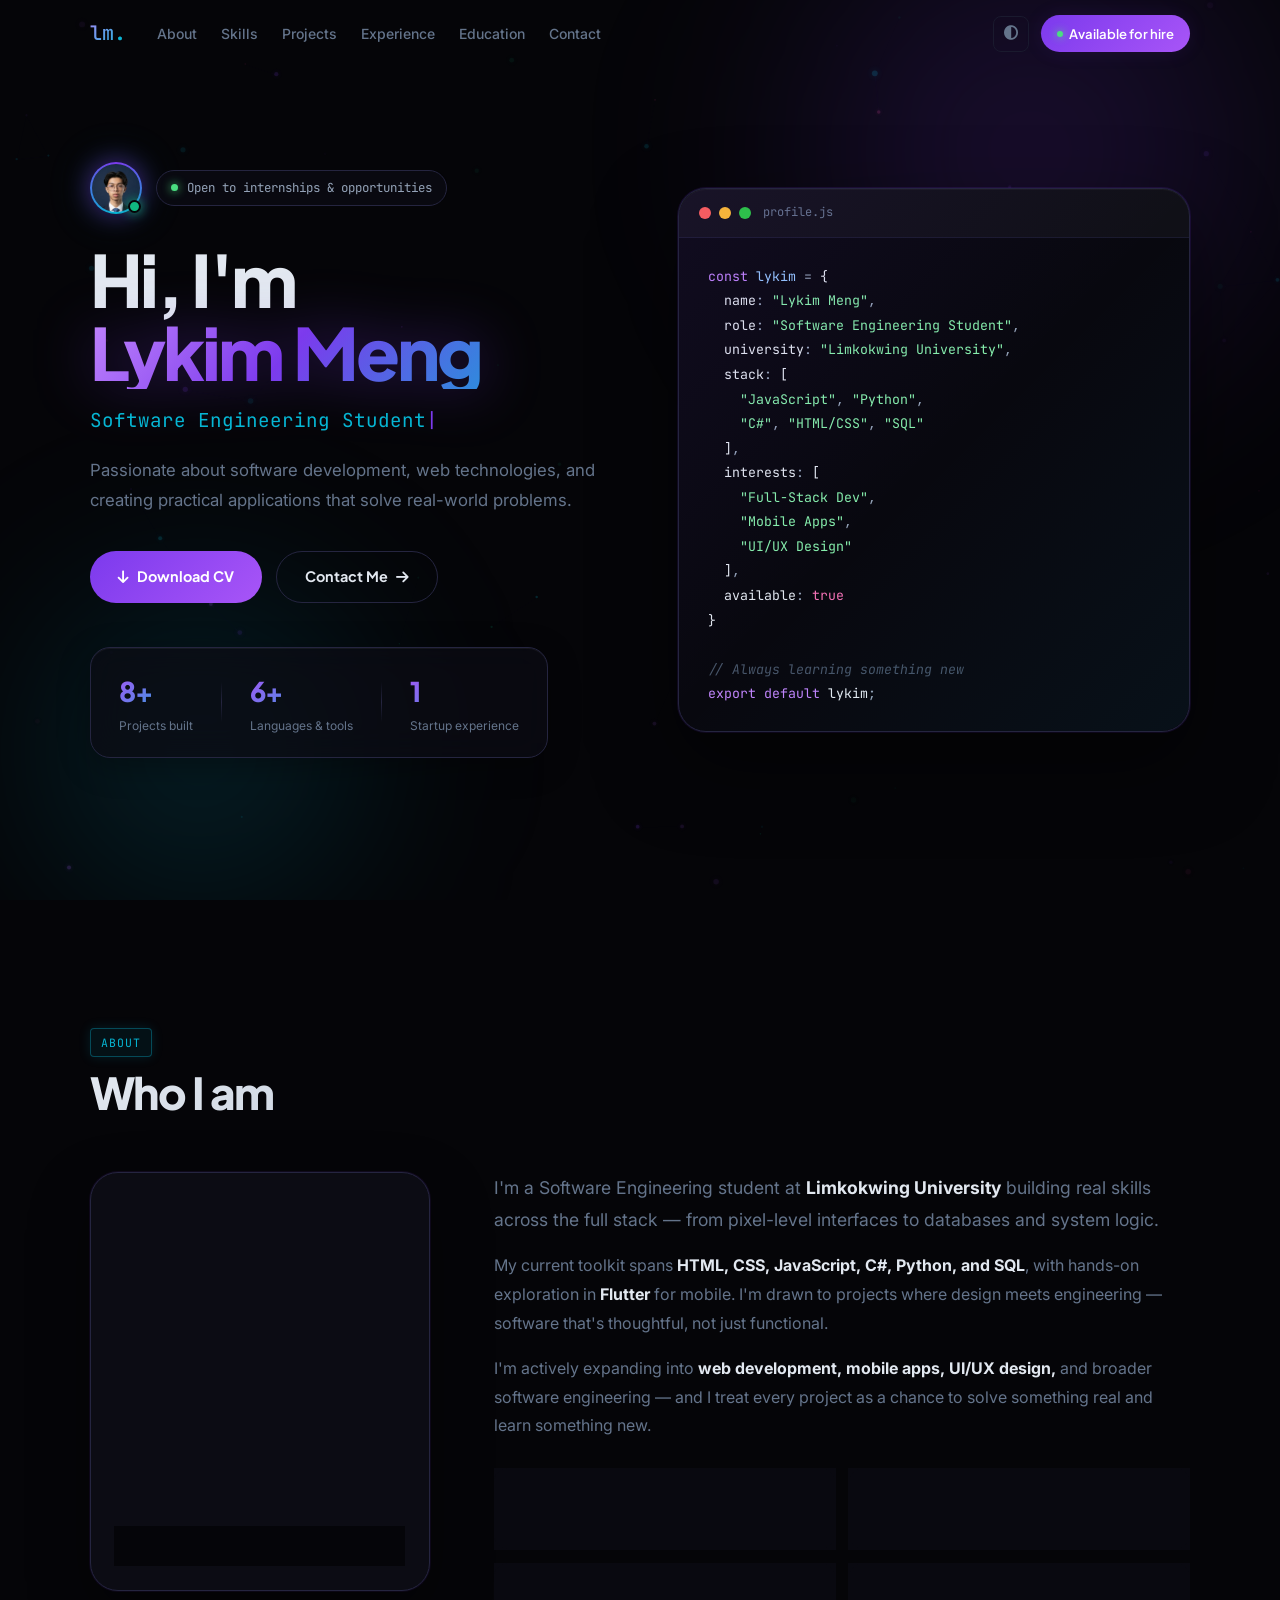
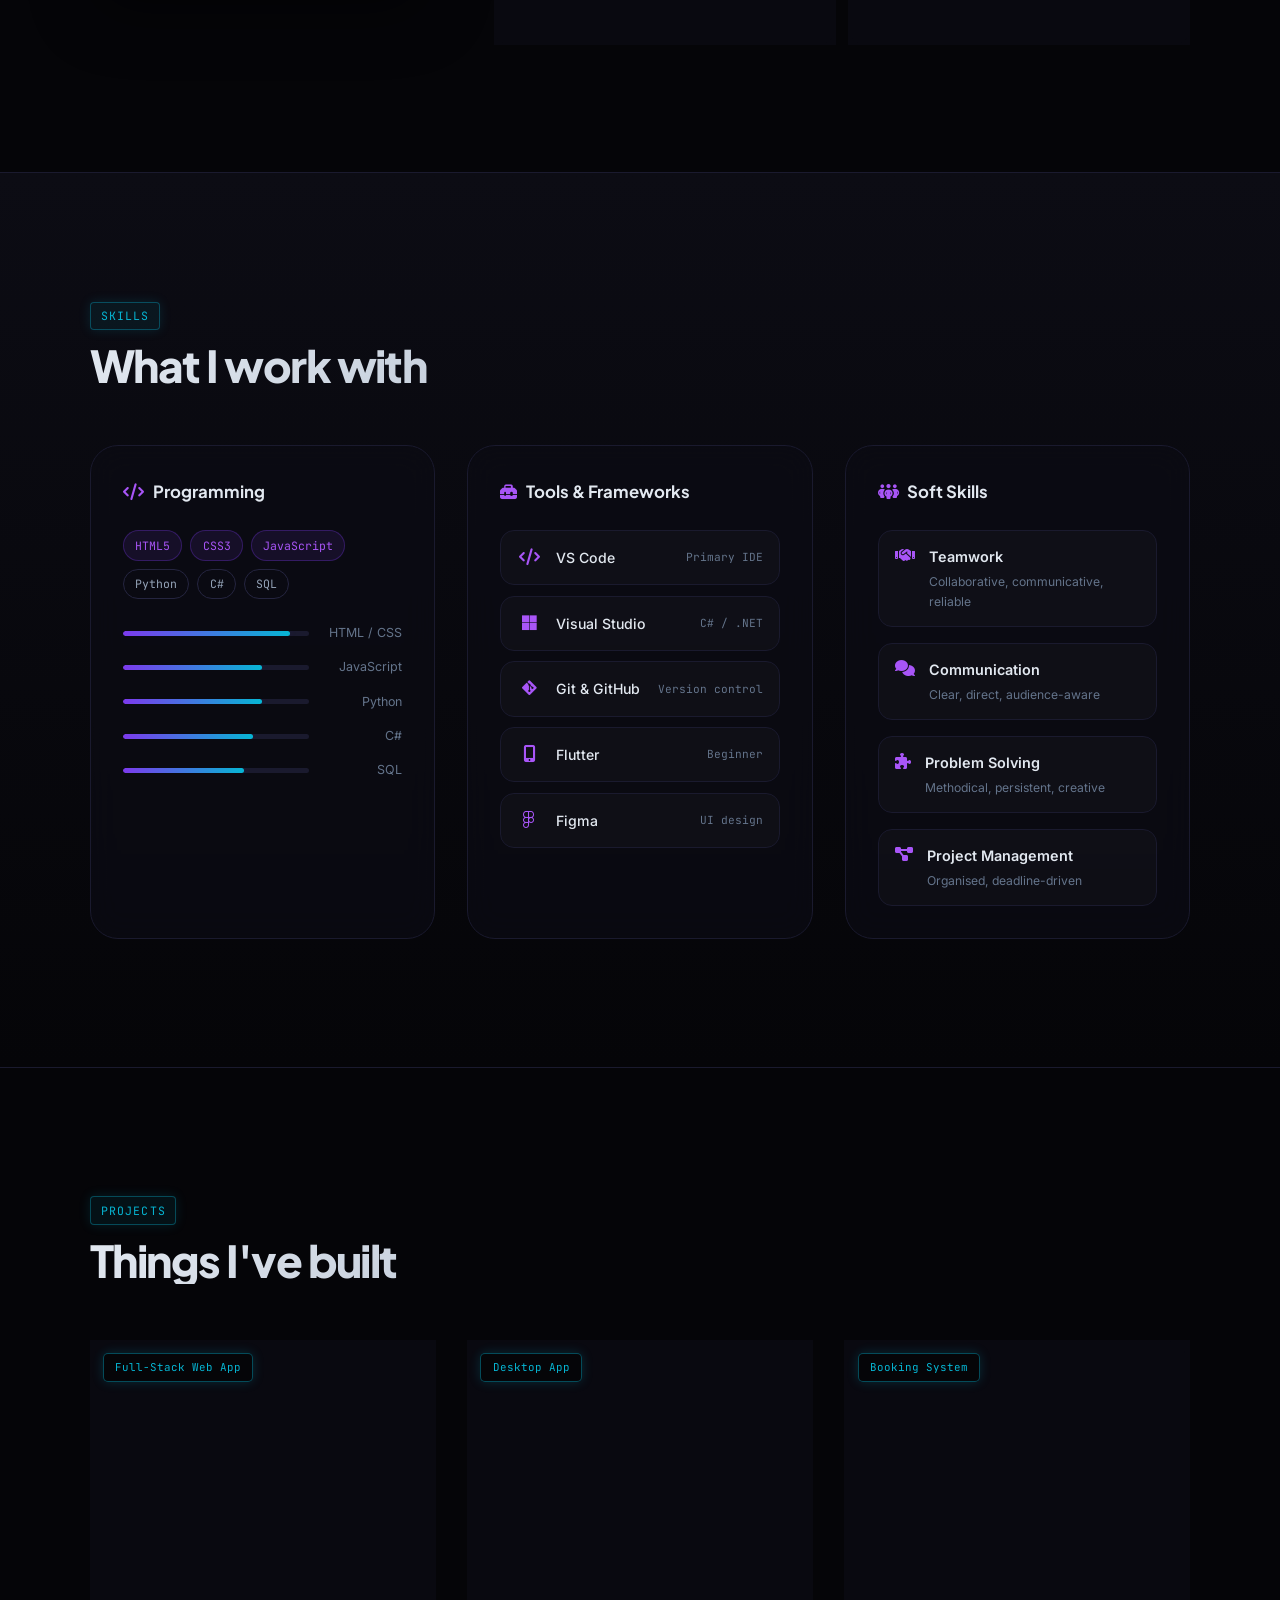
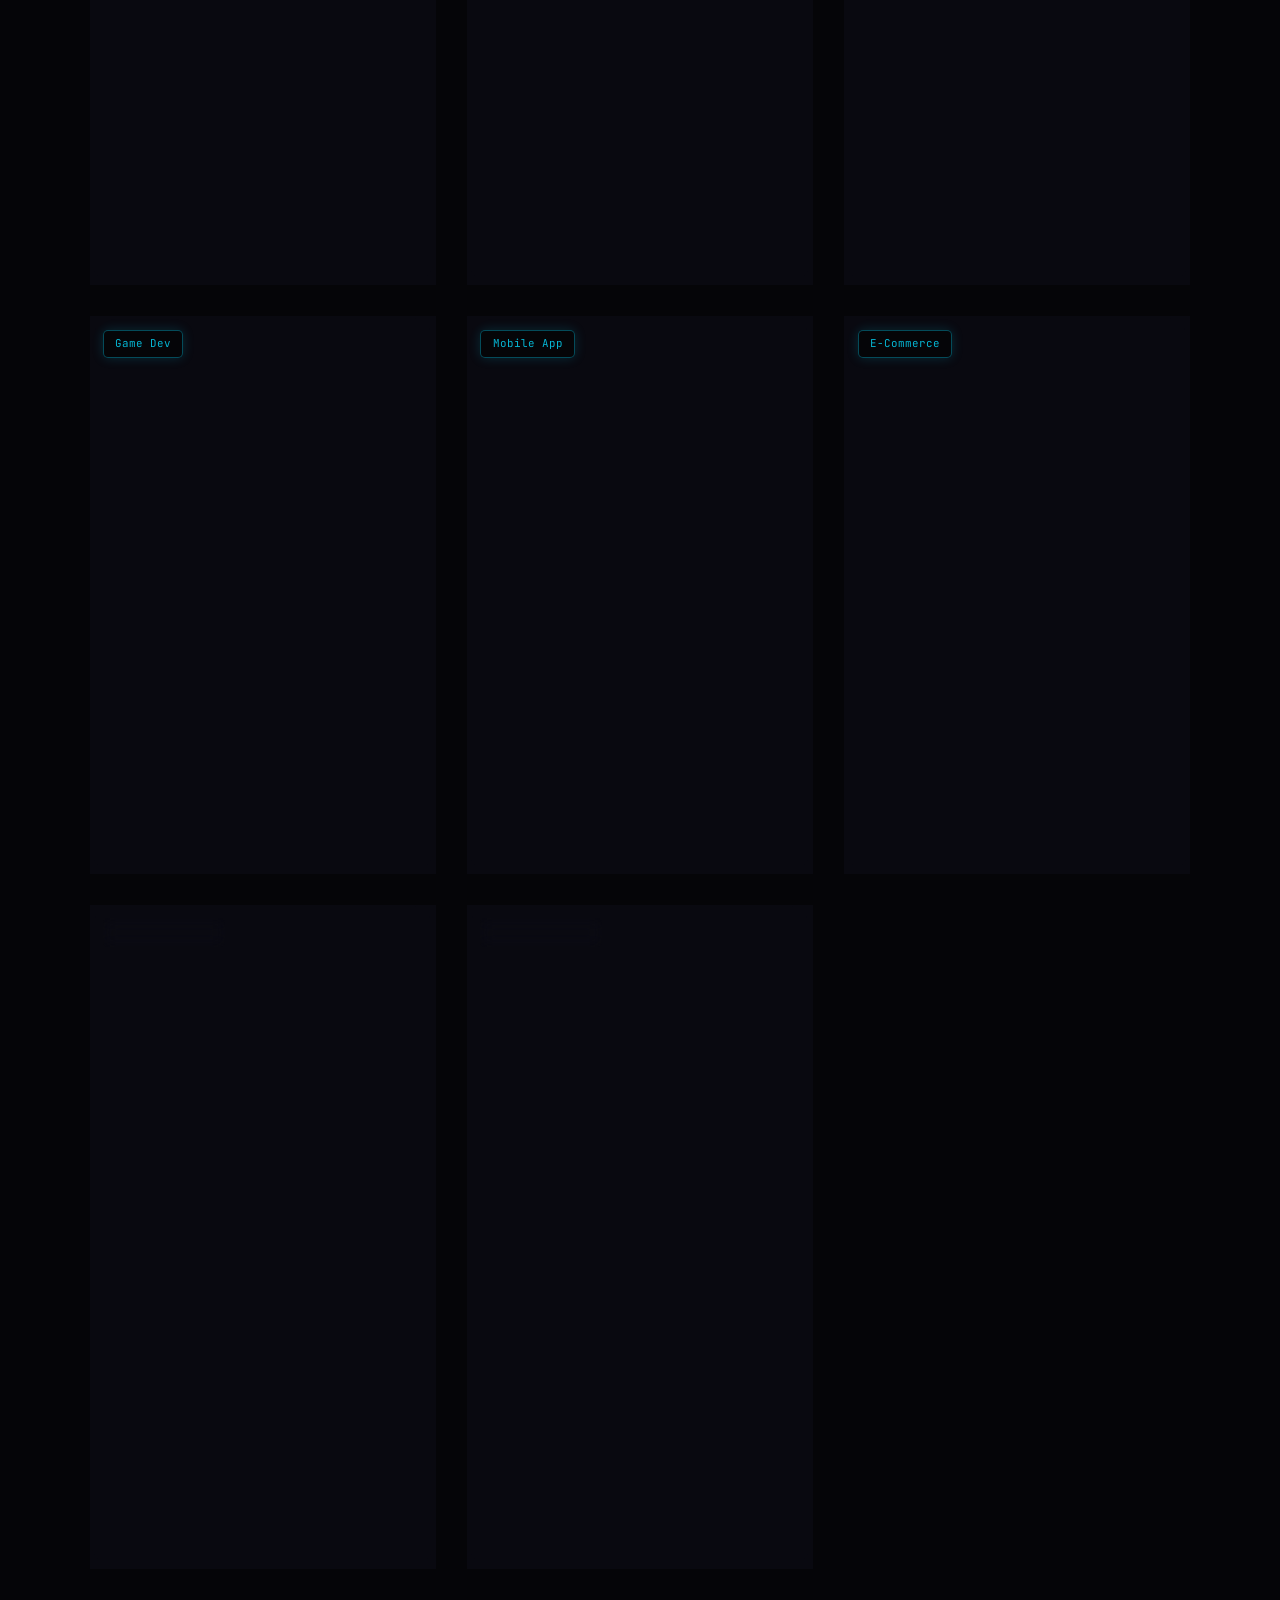
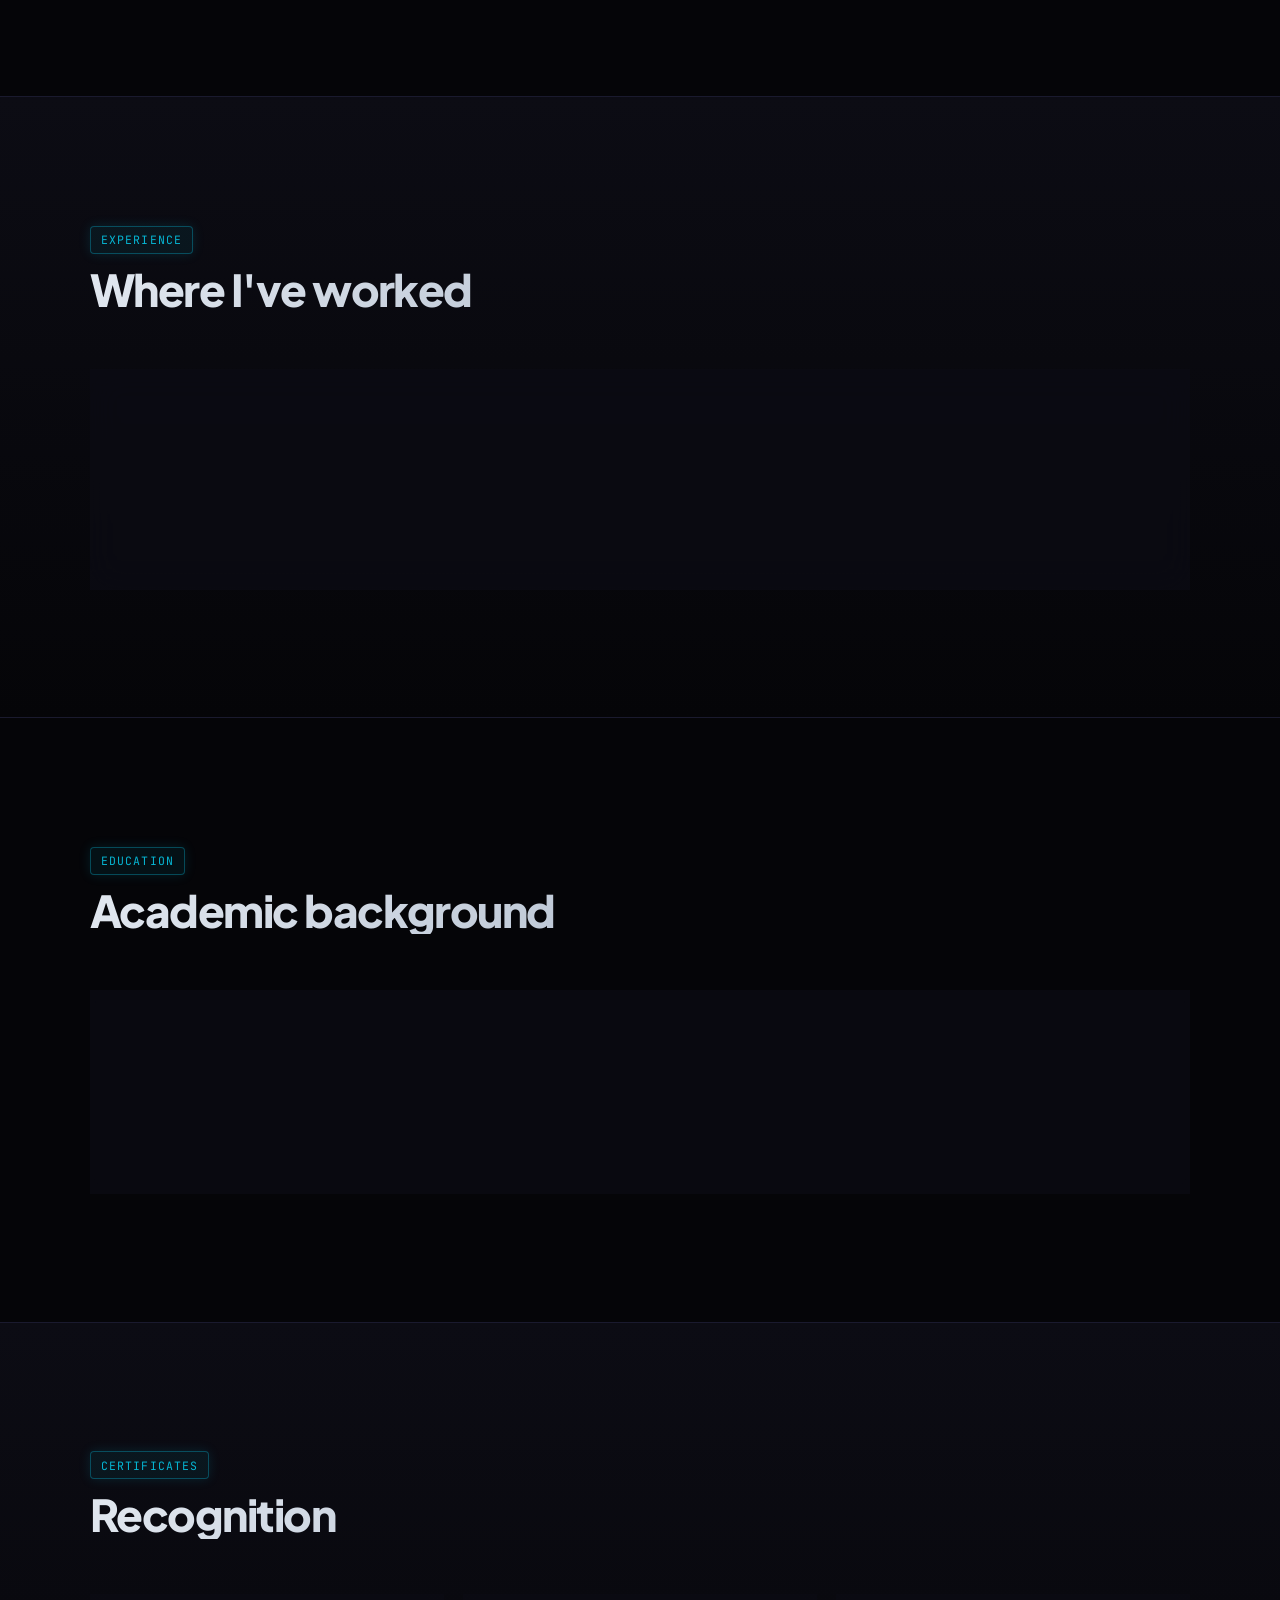
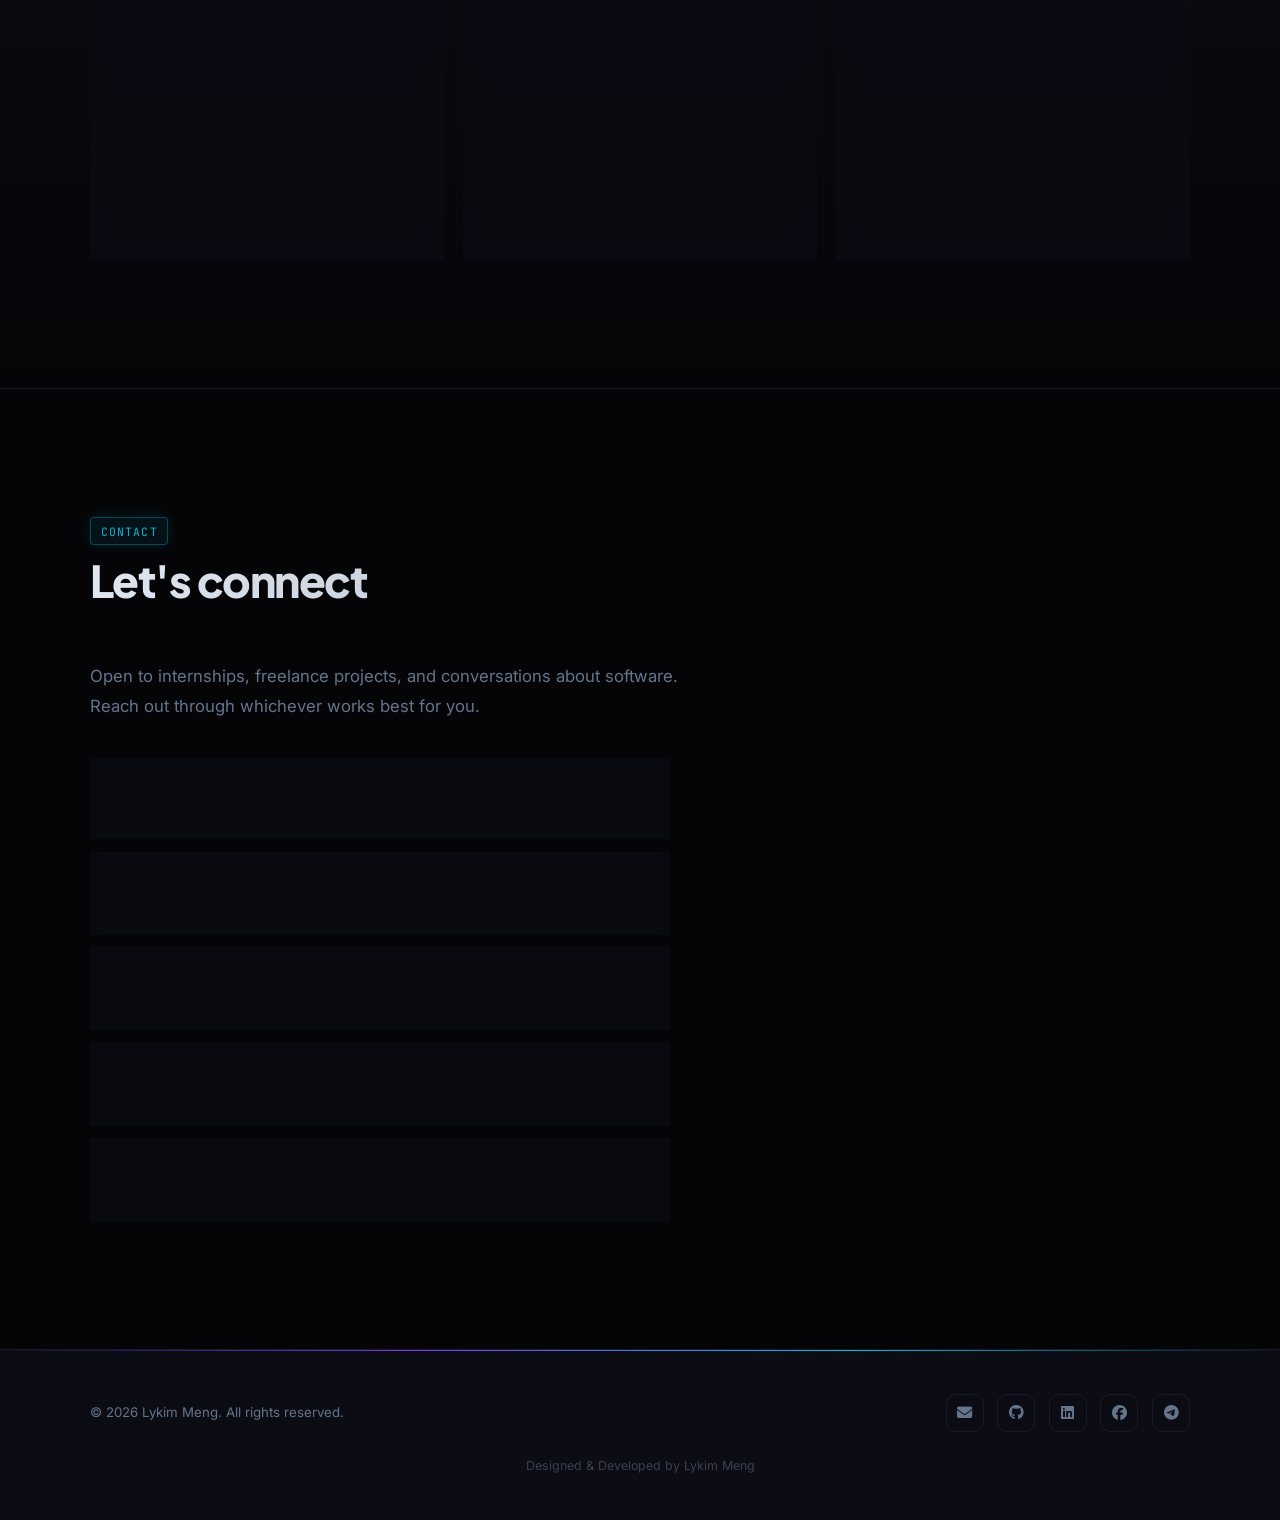
==== commit 61d2ed89: "Add Adobe Illustrator projects: Lemonade Can Design and Sweet Lois Bakery illustration" ====
--- a/index.html
+++ b/index.html
@@ -97,7 +97,7 @@
 
       <div class="hero-stats reveal">
         <div class="stat">
-          <span class="stat-n">6+</span>
+          <span class="stat-n">8+</span>
           <span class="stat-l">Projects built</span>
         </div>
         <div class="stat-div"></div>
@@ -451,6 +451,46 @@
           </ul>
           <div class="pcard-stack">
             <code>HTML</code><code>CSS</code><code>JavaScript</code>
+          </div>
+        </div>
+      </article>
+
+      <article class="pcard reveal">
+        <div class="pcard-img">
+          <img src="assets/lemonade-can-design.jpg" alt="Lemonade Can Packaging Design in Adobe Illustrator" loading="lazy">
+          <span class="pcard-type">Graphic Design</span>
+        </div>
+        <div class="pcard-body">
+          <h3>Lemonade Can Packaging Design</h3>
+          <p>A vibrant vector-based beverage can label design featuring a fruit-forward lemonade brand — crafted entirely with custom shapes, gradients, and illustrative elements in Adobe Illustrator.</p>
+          <ul class="pcard-feats">
+            <li>Custom vector illustration</li>
+            <li>Brand label layout</li>
+            <li>Gradient & color theory</li>
+            <li>Print-ready packaging design</li>
+          </ul>
+          <div class="pcard-stack">
+            <code>Adobe Illustrator</code><code>Vector Art</code><code>Packaging Design</code>
+          </div>
+        </div>
+      </article>
+
+      <article class="pcard reveal">
+        <div class="pcard-img">
+          <img src="assets/sweet-lois-bakery.jpg" alt="Sweet Lois Bakery isometric building illustration" loading="lazy">
+          <span class="pcard-type">Graphic Design</span>
+        </div>
+        <div class="pcard-body">
+          <h3>Sweet Lois Bakery — Isometric Illustration</h3>
+          <p>A charming isometric building illustration of "Sweet Lois Bakery" — a detailed flat-design architectural scene with a warm color palette, window boxes, and a chimney with rising steam, built entirely in Adobe Illustrator.</p>
+          <ul class="pcard-feats">
+            <li>Isometric perspective design</li>
+            <li>Flat architectural illustration</li>
+            <li>Layered vector composition</li>
+            <li>Detailed environmental storytelling</li>
+          </ul>
+          <div class="pcard-stack">
+            <code>Adobe Illustrator</code><code>Isometric Design</code><code>Vector Art</code>
           </div>
         </div>
       </article>
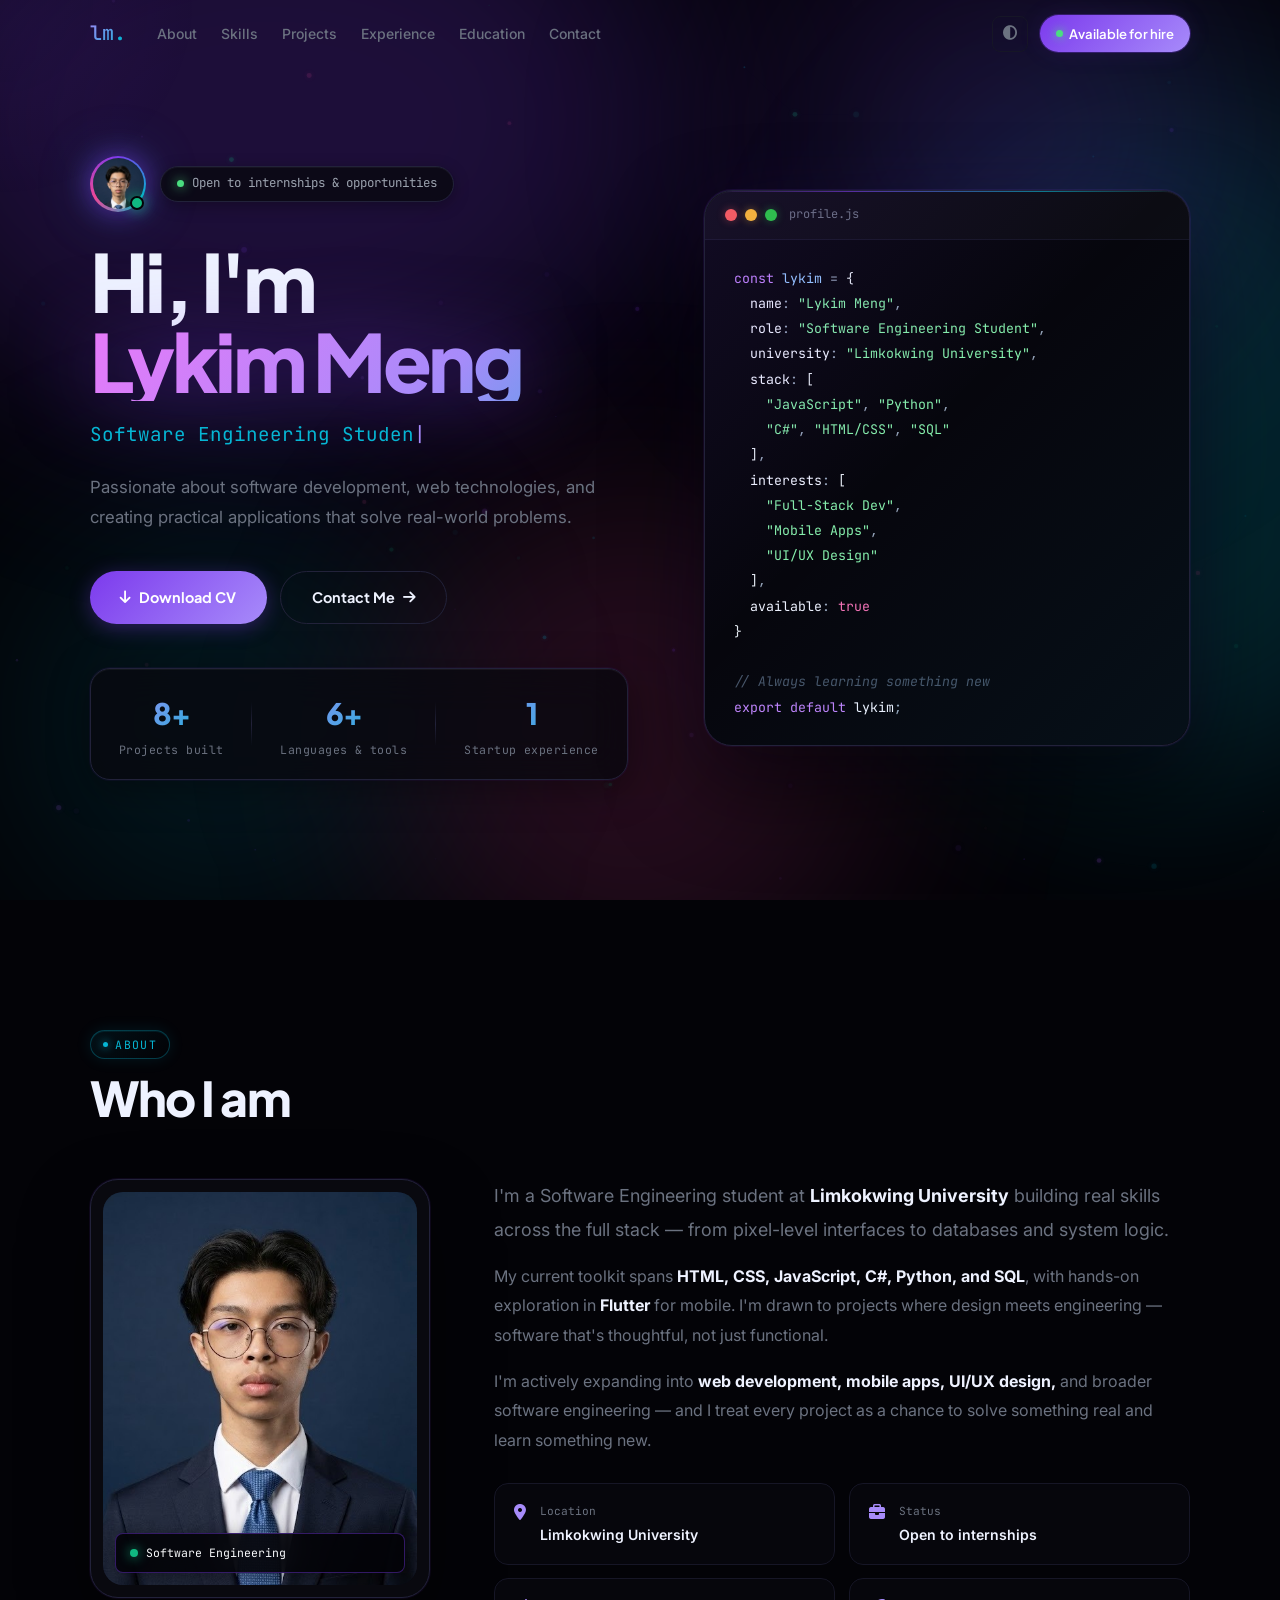
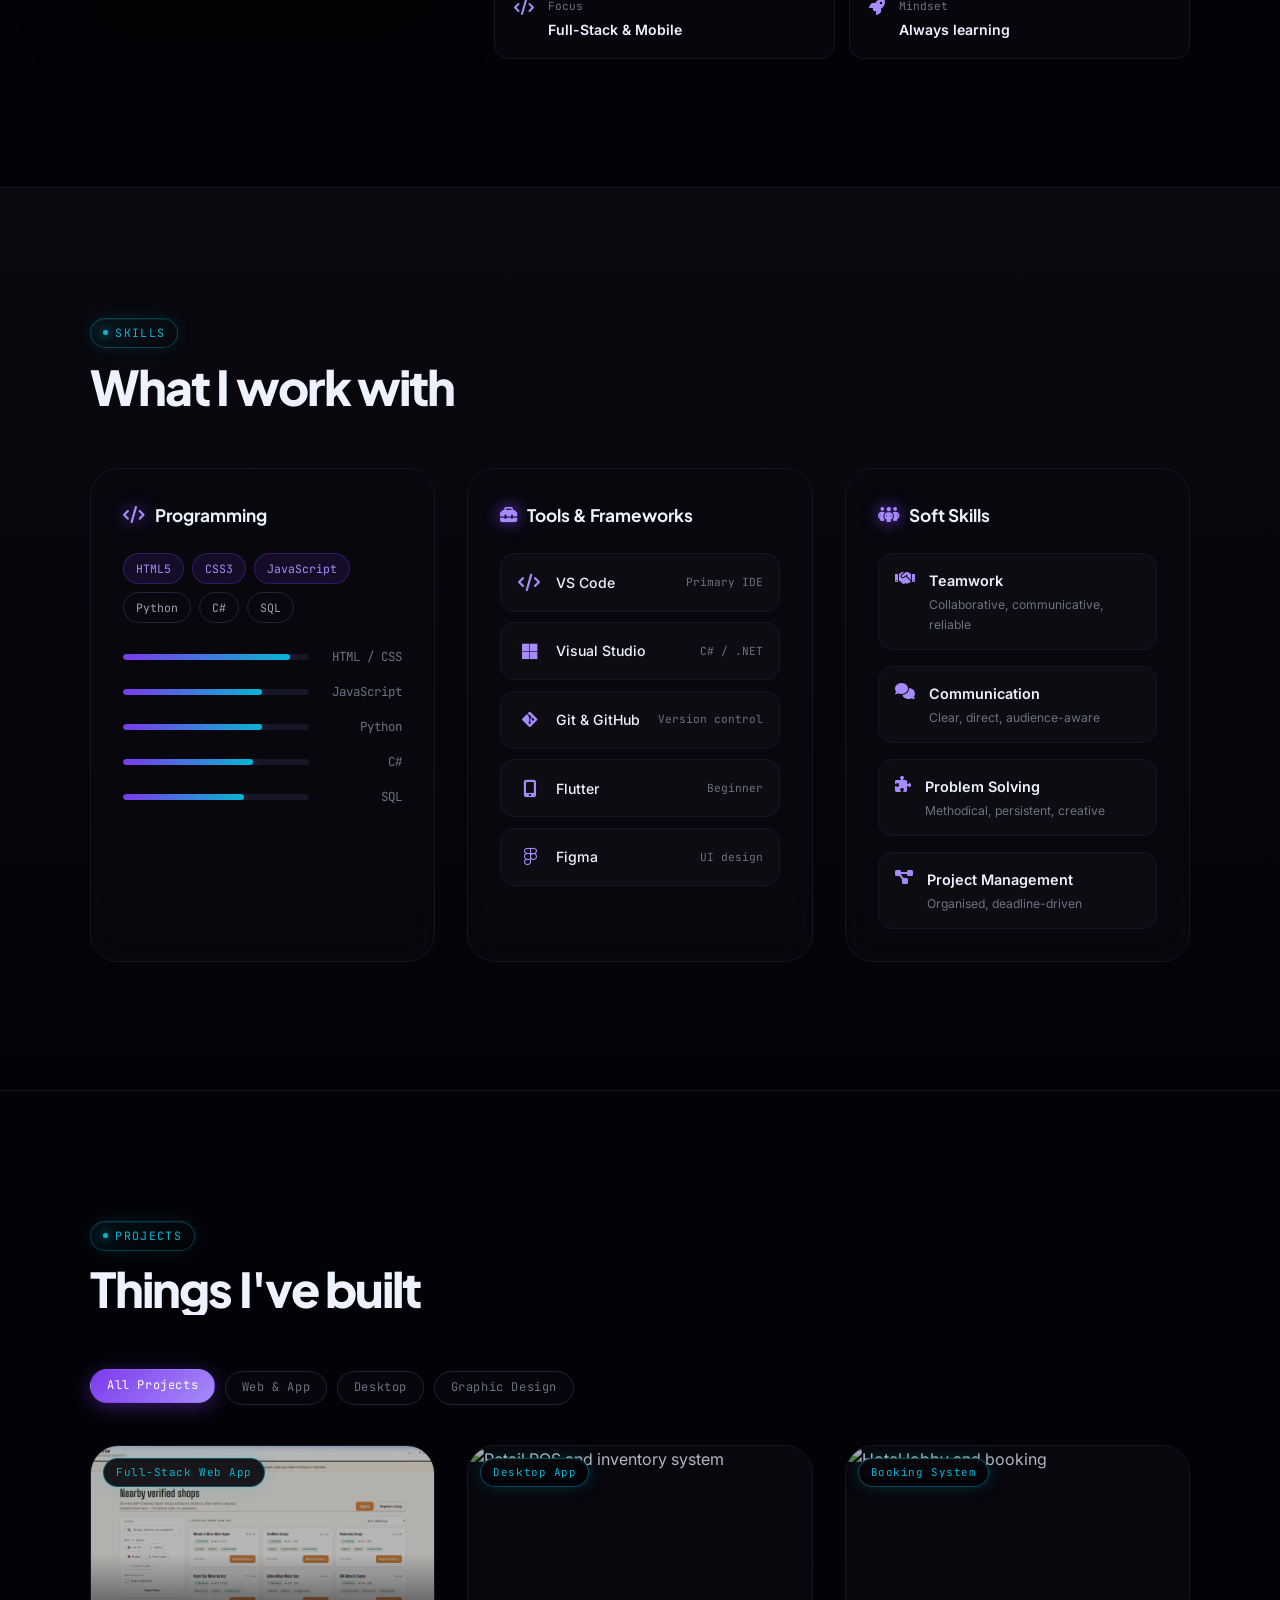
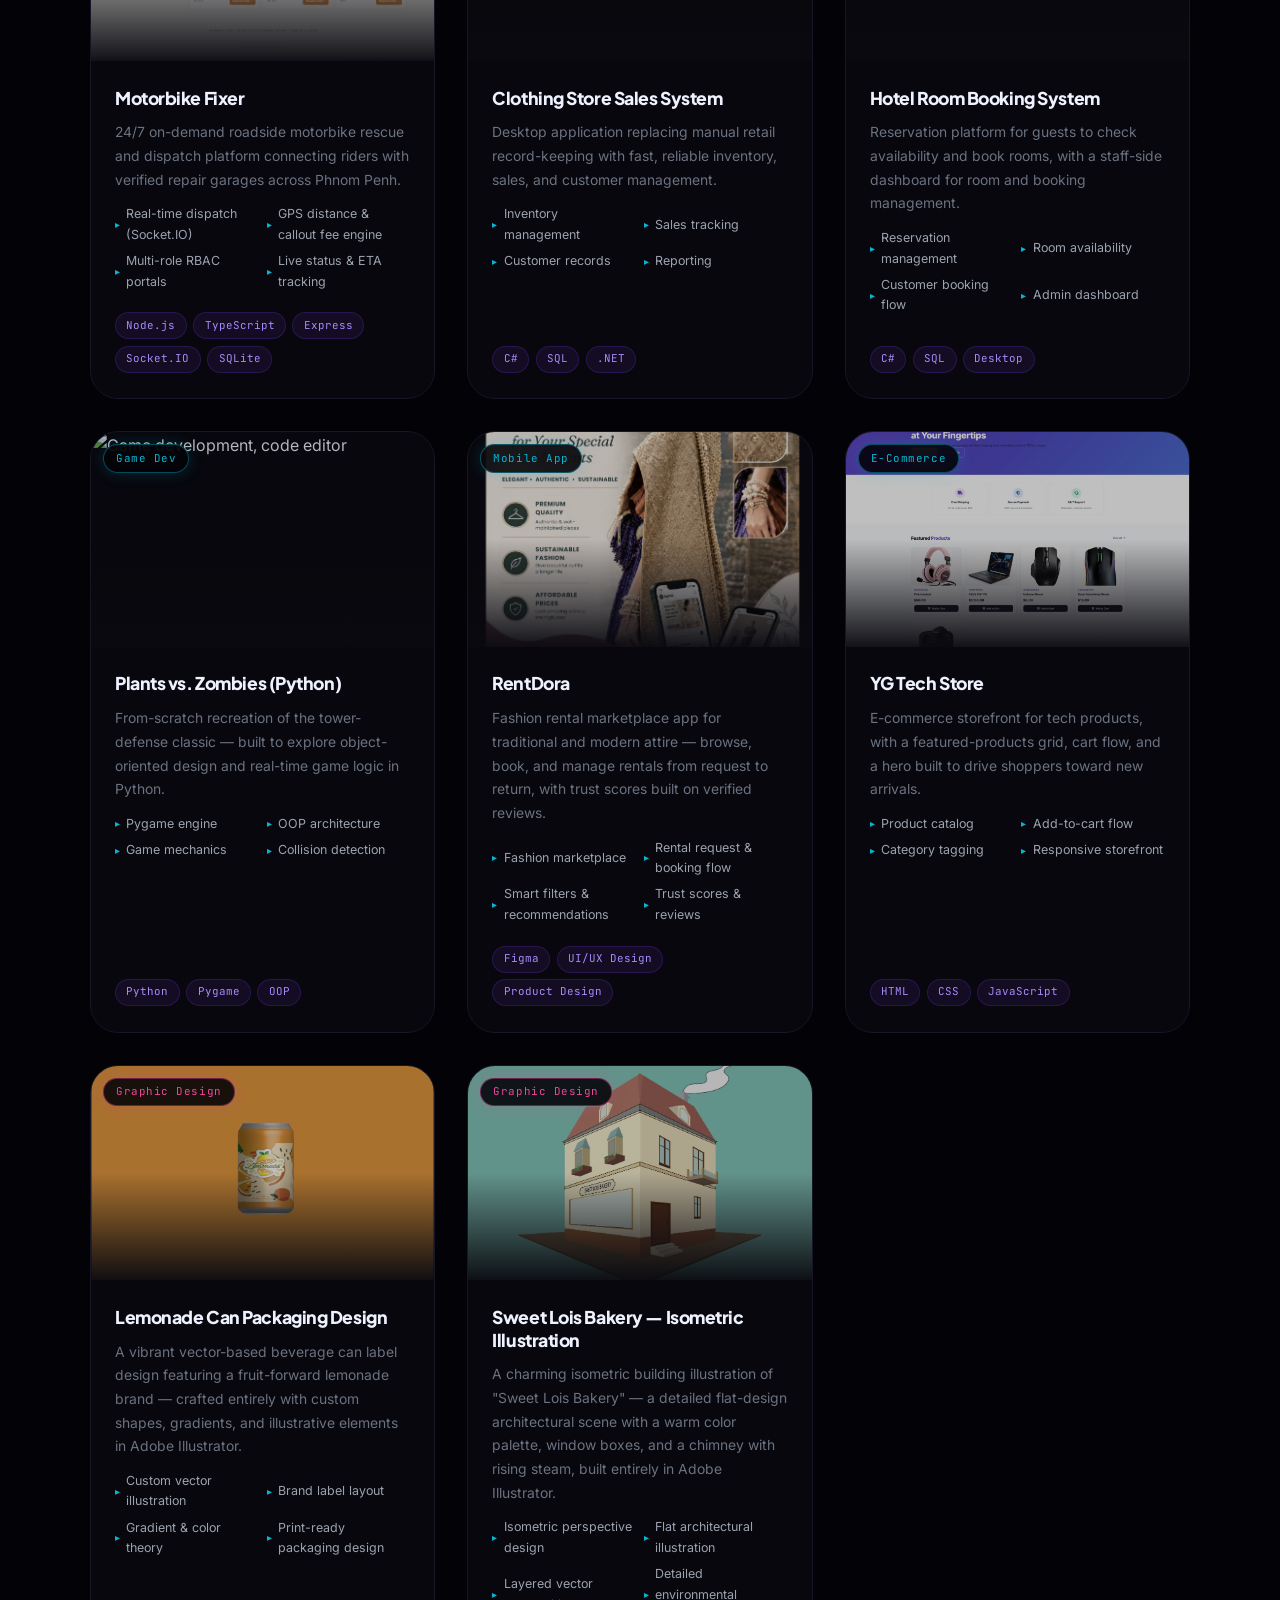
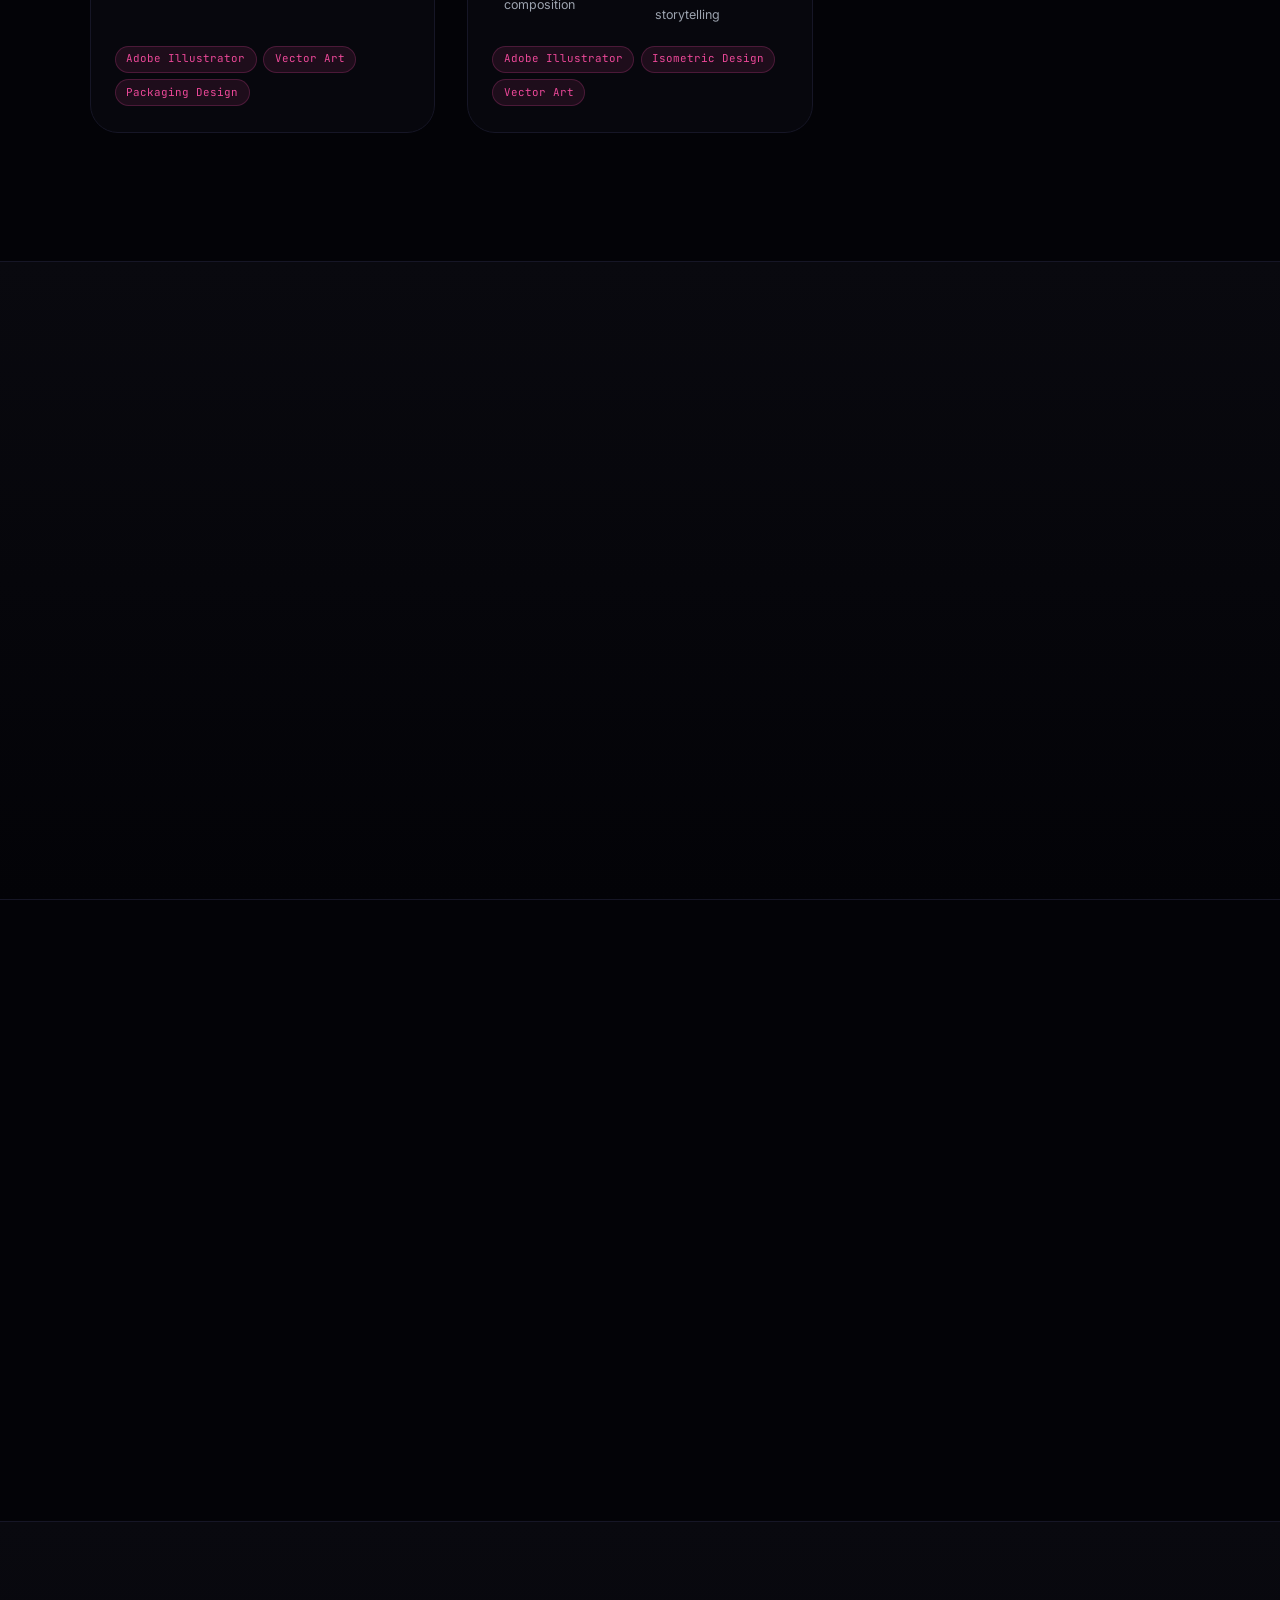
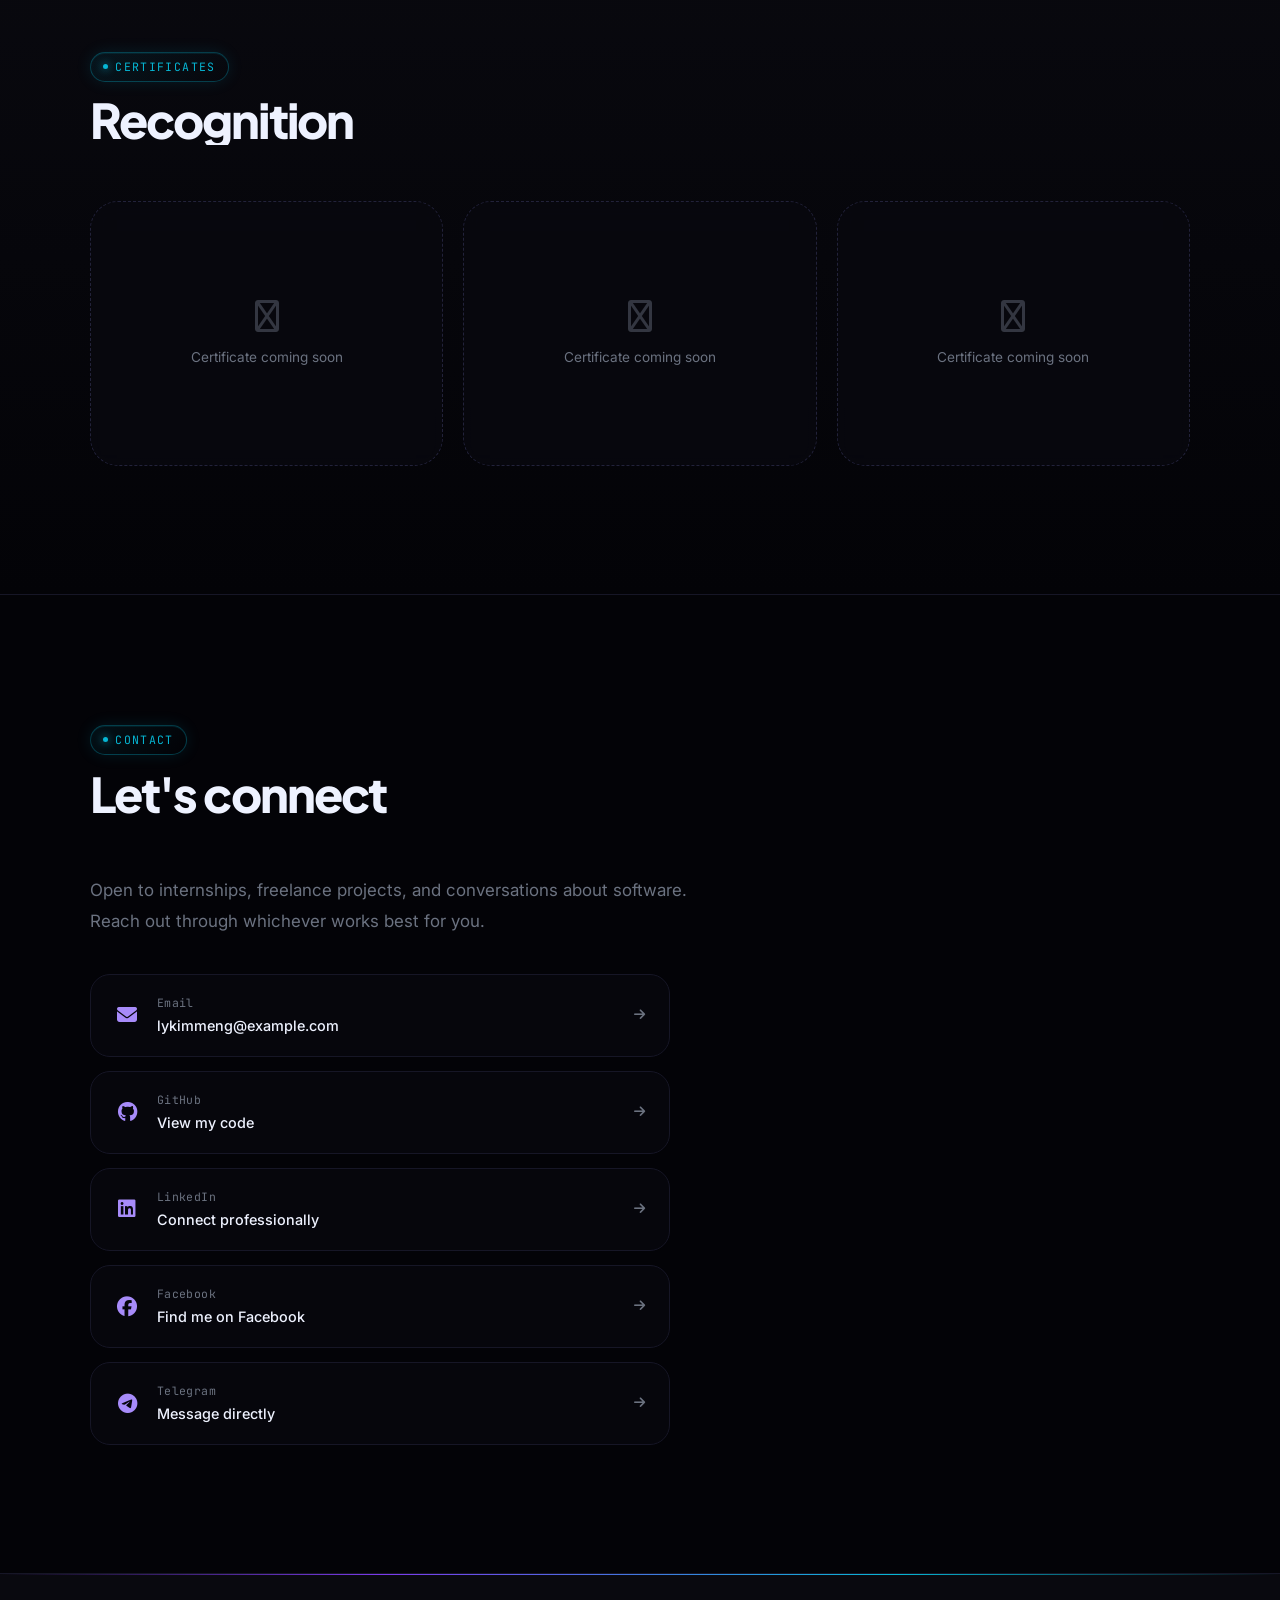
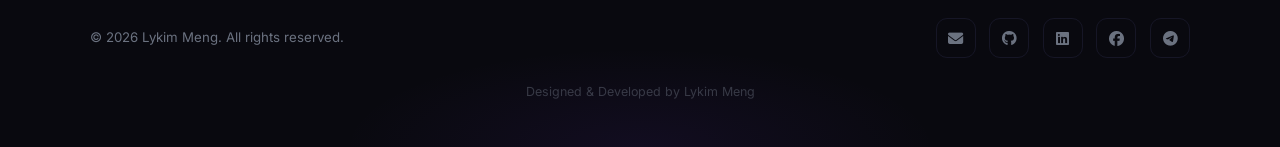
==== commit 1d35e86c: "v4 Premium upgrade: aurora bg, animated card borders, project filters, cursor spotlight, shimmer bar" ====
--- a/index.html
+++ b/index.html
@@ -16,6 +16,14 @@
 <link rel="stylesheet" href="style.css">
 </head>
 <body>
+<!-- Aurora background -->
+<div class="aurora" aria-hidden="true">
+  <div class="aurora-blob"></div>
+  <div class="aurora-blob"></div>
+  <div class="aurora-blob"></div>
+</div>
+<!-- Cursor spotlight -->
+<div class="cursor-spotlight" id="cursorSpotlight" aria-hidden="true"></div>
 <canvas id="bg-canvas"></canvas>
 <div class="scroll-progress" id="scrollProgress"></div>
 
@@ -333,9 +341,17 @@
   <div class="wrap">
     <div class="sh reveal"><span class="sh-label">Projects</span><h2 class="sh-title">Things I've built</h2></div>
 
+    <!-- Project Filters -->
+    <div class="proj-filters reveal">
+      <button class="filter-btn active" data-filter="all">All Projects</button>
+      <button class="filter-btn" data-filter="web">Web & App</button>
+      <button class="filter-btn" data-filter="desktop">Desktop</button>
+      <button class="filter-btn" data-filter="design">Graphic Design</button>
+    </div>
+
     <div class="proj-grid">
 
-      <article class="pcard reveal">
+      <article class="pcard reveal" data-category="web">
         <div class="pcard-img">
           <img src="assets/motorbike-fixer.png" alt="Motorbike Fixer roadside rescue platform" loading="lazy">
           <span class="pcard-type">Full-Stack Web App</span>
@@ -355,7 +371,7 @@
         </div>
       </article>
 
-      <article class="pcard reveal">
+      <article class="pcard reveal" data-category="desktop">
         <div class="pcard-img">
           <img src="https://images.unsplash.com/photo-1556742049-0cfed4f6a45d?q=80&w=900&auto=format&fit=crop" alt="Retail POS and inventory system" loading="lazy">
           <span class="pcard-type">Desktop App</span>
@@ -375,7 +391,7 @@
         </div>
       </article>
 
-      <article class="pcard reveal">
+      <article class="pcard reveal" data-category="desktop">
         <div class="pcard-img">
           <img src="https://images.unsplash.com/photo-1551882547-ff40c63fe5fa?q=80&w=900&auto=format&fit=crop" alt="Hotel lobby and booking" loading="lazy">
           <span class="pcard-type">Booking System</span>
@@ -395,7 +411,7 @@
         </div>
       </article>
 
-      <article class="pcard reveal">
+      <article class="pcard reveal" data-category="web">
         <div class="pcard-img">
           <img src="https://images.unsplash.com/photo-1550745165-9bc0b252726f?q=80&w=900&auto=format&fit=crop" alt="Game development, code editor" loading="lazy">
           <span class="pcard-type">Game Dev</span>
@@ -415,7 +431,7 @@
         </div>
       </article>
 
-      <article class="pcard reveal">
+      <article class="pcard reveal" data-category="web">
         <div class="pcard-img">
           <img src="assets/flyer rentdora front page final.png" alt="Traditional Cambodian attire, fashion rental" loading="lazy">
           <span class="pcard-type">Mobile App</span>
@@ -435,7 +451,7 @@
         </div>
       </article>
 
-      <article class="pcard reveal">
+      <article class="pcard reveal" data-category="web">
         <div class="pcard-img">
           <img src="assets/ygtech-store.png" alt="YG Tech Store e-commerce homepage" loading="lazy">
           <span class="pcard-type">E-Commerce</span>
@@ -455,10 +471,10 @@
         </div>
       </article>
 
-      <article class="pcard reveal">
+      <article class="pcard reveal" data-category="design">
         <div class="pcard-img">
           <img src="assets/lemonade-can-design.jpg" alt="Lemonade Can Packaging Design in Adobe Illustrator" loading="lazy">
-          <span class="pcard-type">Graphic Design</span>
+          <span class="pcard-type design-type">Graphic Design</span>
         </div>
         <div class="pcard-body">
           <h3>Lemonade Can Packaging Design</h3>
@@ -475,10 +491,10 @@
         </div>
       </article>
 
-      <article class="pcard reveal">
+      <article class="pcard reveal" data-category="design">
         <div class="pcard-img">
           <img src="assets/sweet-lois-bakery.jpg" alt="Sweet Lois Bakery isometric building illustration" loading="lazy">
-          <span class="pcard-type">Graphic Design</span>
+          <span class="pcard-type design-type">Graphic Design</span>
         </div>
         <div class="pcard-body">
           <h3>Sweet Lois Bakery — Isometric Illustration</h3>
--- a/style.css
+++ b/style.css
@@ -1,31 +1,34 @@
 /* =========================================================
-   Lykim Meng — Portfolio v3  |  3D Neon Dark
+   Lykim Meng — Portfolio v4  |  Aurora Premium Dark
    ========================================================= */
 
 /* ── Google Fonts ─────────────────────────────────────────── */
-@import url('https://fonts.googleapis.com/css2?family=Plus+Jakarta+Sans:wght@400;500;600;700;800;900&family=Inter:wght@400;500;600&family=JetBrains+Mono:wght@400;500&display=swap');
+@import url('https://fonts.googleapis.com/css2?family=Plus+Jakarta+Sans:ital,wght@0,400;0,500;0,600;0,700;0,800;0,900;1,400&family=Inter:wght@400;500;600&family=JetBrains+Mono:wght@400;500&display=swap');
 
 /* ── Tokens ─────────────────────────────────────────────── */
 :root {
-  --bg:          #050508;
-  --bg-card:     #0c0c14;
-  --bg-raised:   #10101c;
-  --bg-glass:    rgba(12,12,20,0.7);
-  --border:      #1a1a2e;
-  --border-hi:   #252540;
-  --border-glow: rgba(124,58,237,0.4);
+  --bg:          #030307;
+  --bg-card:     #09090f;
+  --bg-raised:   #0e0e1a;
+  --bg-glass:    rgba(9,9,15,0.75);
+  --border:      #161626;
+  --border-hi:   #22223a;
+  --border-glow: rgba(124,58,237,0.45);
   --accent:      #7C3AED;
-  --accent-lo:   rgba(124,58,237,.1);
-  --accent-hi:   #A855F7;
-  --accent-glow: rgba(124,58,237,.5);
+  --accent-lo:   rgba(124,58,237,.12);
+  --accent-hi:   #A78BFA;
+  --accent-glow: rgba(124,58,237,.6);
   --cyan:        #06B6D4;
-  --cyan-lo:     rgba(6,182,212,.1);
+  --cyan-lo:     rgba(6,182,212,.12);
+  --cyan-glow:   rgba(6,182,212,.5);
   --pink:        #EC4899;
+  --pink-lo:     rgba(236,72,153,.12);
   --green:       #10B981;
-  --text:        #E2E8F0;
-  --text-muted:  #64748B;
-  --text-dim:    #94A3B8;
-  --code-bg:     #08080f;
+  --amber:       #F59E0B;
+  --text:        #EEF2FF;
+  --text-muted:  #6B7280;
+  --text-dim:    #9CA3AF;
+  --code-bg:     #06060d;
 
   --tk-kw:   #C084FC;
   --tk-str:  #86EFAC;
@@ -45,19 +48,25 @@
   --r-xl: 28px;
   --ease: cubic-bezier(.22,1,.36,1);
   --ease-spring: cubic-bezier(.34,1.56,.64,1);
+  --ease-back: cubic-bezier(.36,.07,.19,.97);
 
   --nav-h: 68px;
-  --perspective: 1000px;
+  --perspective: 1200px;
+
+  /* Aurora colors */
+  --aurora-1: rgba(124,58,237,.22);
+  --aurora-2: rgba(6,182,212,.18);
+  --aurora-3: rgba(236,72,153,.15);
 }
 
 [data-theme="light"] {
   --bg:          #F0F0FF;
   --bg-card:     #FFFFFF;
   --bg-raised:   #EAEAFF;
-  --bg-glass:    rgba(255,255,255,0.75);
+  --bg-glass:    rgba(255,255,255,0.8);
   --border:      #D4D4F0;
   --border-hi:   #B8B8E0;
-  --accent-lo:   rgba(124,58,237,.07);
+  --accent-lo:   rgba(124,58,237,.08);
   --text:        #0F0F1A;
   --text-muted:  #6B7280;
   --text-dim:    #4B5563;
@@ -69,6 +78,9 @@
   --tk-cm:       #9CA3AF;
   --tk-bool:     #DB2777;
   --tk-br:       #374151;
+  --aurora-1: rgba(124,58,237,.08);
+  --aurora-2: rgba(6,182,212,.06);
+  --aurora-3: rgba(236,72,153,.05);
 }
 
 /* ── Reset ───────────────────────────────────────────────── */
@@ -105,6 +117,19 @@
   .reveal { opacity: 1 !important; transform: none !important; }
 }
 
+/* ── Custom cursor spotlight ──────────────────────────────── */
+.cursor-spotlight {
+  position: fixed;
+  pointer-events: none;
+  width: 400px;
+  height: 400px;
+  border-radius: 50%;
+  background: radial-gradient(circle, rgba(124,58,237,.07) 0%, transparent 70%);
+  transform: translate(-50%, -50%);
+  z-index: 9999;
+  transition: opacity .3s;
+}
+
 /* ── Canvas BG ───────────────────────────────────────────── */
 #bg-canvas {
   position: fixed;
@@ -112,26 +137,67 @@
   width: 100%; height: 100%;
   z-index: 0;
   pointer-events: none;
-  opacity: 0.55;
+  opacity: 0.65;
+}
+
+/* ── Aurora background blobs ─────────────────────────────── */
+.aurora {
+  position: fixed;
+  inset: 0;
+  z-index: 0;
+  pointer-events: none;
+  overflow: hidden;
+}
+.aurora-blob {
+  position: absolute;
+  border-radius: 50%;
+  filter: blur(100px);
+  animation: aurora-drift 12s ease-in-out infinite;
+}
+.aurora-blob:nth-child(1) {
+  width: 800px; height: 600px;
+  background: var(--aurora-1);
+  top: -20%; left: -10%;
+  animation-delay: 0s;
+}
+.aurora-blob:nth-child(2) {
+  width: 600px; height: 700px;
+  background: var(--aurora-2);
+  top: 10%; right: -15%;
+  animation-delay: -4s;
+}
+.aurora-blob:nth-child(3) {
+  width: 500px; height: 500px;
+  background: var(--aurora-3);
+  bottom: -10%; left: 30%;
+  animation-delay: -8s;
+}
+@keyframes aurora-drift {
+  0%, 100% { transform: translate(0, 0) scale(1); }
+  33% { transform: translate(40px, -30px) scale(1.08); }
+  66% { transform: translate(-30px, 20px) scale(0.95); }
 }
 
 /* ── Scroll progress ─────────────────────────────────────── */
 .scroll-progress {
   position: fixed;
   top: 0; left: 0;
-  height: 3px;
-  background: linear-gradient(90deg, var(--accent), var(--cyan), var(--pink));
+  height: 2.5px;
+  background: linear-gradient(90deg, var(--accent), var(--cyan), var(--pink), var(--accent));
+  background-size: 200% 100%;
   z-index: 300;
   width: 0%;
-  box-shadow: 0 0 12px var(--accent);
+  box-shadow: 0 0 16px var(--accent);
   transition: width .08s linear;
-}
+  animation: progress-shimmer 3s linear infinite;
+}
+@keyframes progress-shimmer { to { background-position: 200% 0; } }
 
 /* ── Scroll reveal ───────────────────────────────────────── */
 .reveal {
   opacity: 0;
-  transform: translateY(28px) scale(0.98);
-  transition: opacity .75s var(--ease), transform .75s var(--ease);
+  transform: translateY(32px) scale(0.97);
+  transition: opacity .8s var(--ease), transform .8s var(--ease);
 }
 .reveal.in { opacity: 1; transform: translateY(0) scale(1); }
 
@@ -155,13 +221,13 @@
   transition: border-color .3s ease, background .3s ease, backdrop-filter .3s ease;
 }
 .nav.stuck {
-  background: rgba(5,5,8,.85);
-  border-color: var(--border);
-  backdrop-filter: blur(24px) saturate(180%);
-  -webkit-backdrop-filter: blur(24px) saturate(180%);
-  box-shadow: 0 1px 40px rgba(0,0,0,.4);
-}
-[data-theme="light"] .nav.stuck { background: rgba(240,240,255,.88); }
+  background: rgba(3,3,7,.88);
+  border-color: var(--border-hi);
+  backdrop-filter: blur(28px) saturate(200%);
+  -webkit-backdrop-filter: blur(28px) saturate(200%);
+  box-shadow: 0 1px 0 var(--border-hi), 0 8px 40px rgba(0,0,0,.5);
+}
+[data-theme="light"] .nav.stuck { background: rgba(240,240,255,.9); }
 .nav-inner {
   max-width: 1180px;
   height: 100%;
@@ -177,11 +243,22 @@
   font-weight: 500;
   flex-shrink: 0;
   letter-spacing: -.01em;
-  background: linear-gradient(135deg, #A78BFA, var(--cyan));
+  background: linear-gradient(135deg, #A78BFA, #06B6D4);
   -webkit-background-clip: text;
   background-clip: text;
   color: transparent;
-}
+  position: relative;
+}
+.logo::after {
+  content: '';
+  position: absolute;
+  inset: -4px -8px;
+  border-radius: 8px;
+  background: var(--accent-lo);
+  opacity: 0;
+  transition: opacity .2s;
+}
+.logo:hover::after { opacity: 1; }
 .logo-accent { -webkit-text-fill-color: var(--cyan); }
 
 .nav-links { display: flex; gap: clamp(.6rem, 2vw, 1.5rem); flex: 1; }
@@ -201,6 +278,7 @@
   background: linear-gradient(90deg, var(--accent), var(--cyan));
   transform: scaleX(0);
   transition: transform .3s var(--ease);
+  border-radius: 2px;
 }
 .nl:hover, .nl.on { color: var(--text); }
 .nl:hover::after, .nl.on::after { transform: scaleX(1); }
@@ -213,9 +291,9 @@
   border: 1px solid var(--border);
   font-size: .9rem;
   color: var(--text-muted);
-  transition: color .2s, border-color .2s, background .2s, box-shadow .2s;
-}
-.icon-btn:hover { color: var(--accent-hi); border-color: var(--border-glow); background: var(--bg-raised); box-shadow: 0 0 12px var(--accent-lo); }
+  transition: color .2s, border-color .2s, background .2s, box-shadow .2s, transform .2s var(--ease-spring);
+}
+.icon-btn:hover { color: var(--accent-hi); border-color: var(--border-glow); background: var(--bg-raised); box-shadow: 0 0 16px var(--accent-lo); transform: scale(1.1); }
 
 .btn-hire {
   display: inline-flex;
@@ -228,12 +306,12 @@
   border-radius: 50px;
   background: linear-gradient(135deg, var(--accent), var(--accent-hi));
   color: #fff;
-  box-shadow: 0 0 20px var(--accent-lo);
-  transition: opacity .2s, transform .2s, box-shadow .2s;
-}
-.btn-hire:hover { opacity: .9; transform: translateY(-2px); box-shadow: 0 4px 24px var(--accent-glow); }
-.btn-hire::before { content: ''; width: 6px; height: 6px; border-radius: 50%; background: #4ADE80; box-shadow: 0 0 8px #4ADE80; animation: pulse 2s ease infinite; }
-@keyframes pulse { 0%,100%{opacity:1;transform:scale(1)}50%{opacity:.6;transform:scale(1.3)} }
+  box-shadow: 0 0 24px var(--accent-lo), 0 0 0 1px rgba(124,58,237,.3);
+  transition: opacity .2s, transform .25s var(--ease-spring), box-shadow .2s;
+}
+.btn-hire:hover { opacity: .9; transform: translateY(-2px) scale(1.04); box-shadow: 0 6px 28px var(--accent-glow); }
+.btn-hire::before { content: ''; width: 7px; height: 7px; border-radius: 50%; background: #4ADE80; box-shadow: 0 0 10px #4ADE80; animation: pulse 2s ease infinite; }
+@keyframes pulse { 0%,100%{opacity:1;transform:scale(1)}50%{opacity:.6;transform:scale(1.4)} }
 
 .burger { display: none; flex-direction: column; gap: 5px; width: 36px; height: 36px; justify-content: center; align-items: center; border-radius: 8px; border: 1px solid var(--border); }
 .burger span { width: 18px; height: 1.5px; background: var(--text); border-radius: 2px; transition: transform .3s var(--ease), opacity .2s; }
@@ -244,9 +322,9 @@
   position: fixed;
   inset: 0 0 0 auto;
   width: min(75vw, 300px);
-  background: rgba(12,12,20,0.92);
-  backdrop-filter: blur(24px);
-  -webkit-backdrop-filter: blur(24px);
+  background: rgba(9,9,15,0.95);
+  backdrop-filter: blur(28px);
+  -webkit-backdrop-filter: blur(28px);
   border-left: 1px solid var(--border-hi);
   z-index: 210;
   padding: 5rem 2rem 2rem;
@@ -261,7 +339,7 @@
 .drawer-close:hover { color: var(--text); }
 .dl { font-family: var(--font-disp); font-size: 1.05rem; font-weight: 500; color: var(--text-muted); padding: .8rem 0; border-bottom: 1px solid var(--border); transition: color .2s ease, padding-left .2s ease; }
 .dl:hover { color: var(--accent-hi); padding-left: .5rem; }
-.drawer-overlay { position: fixed; inset: 0; background: rgba(0,0,0,.7); backdrop-filter: blur(4px); z-index: 205; opacity: 0; pointer-events: none; transition: opacity .35s ease; }
+.drawer-overlay { position: fixed; inset: 0; background: rgba(0,0,0,.75); backdrop-filter: blur(4px); z-index: 205; opacity: 0; pointer-events: none; transition: opacity .35s ease; }
 .drawer-overlay.show { opacity: 1; pointer-events: auto; }
 
 /* ── Buttons ─────────────────────────────────────────────── */
@@ -272,17 +350,34 @@
   font-family: var(--font-disp);
   font-size: .9rem;
   font-weight: 700;
-  padding: .8rem 1.75rem;
+  padding: .85rem 1.9rem;
   border-radius: 50px;
   background: linear-gradient(135deg, var(--accent), var(--accent-hi));
   color: #fff;
   transition: transform .25s var(--ease-spring), box-shadow .25s var(--ease);
   position: relative;
   overflow: hidden;
-}
-.btn-primary::before { content: ''; position: absolute; inset: 0; background: linear-gradient(135deg, rgba(255,255,255,0.15), transparent); opacity: 0; transition: opacity .3s; }
-.btn-primary:hover { transform: translateY(-3px) scale(1.02); box-shadow: 0 10px 32px rgba(124,58,237,.45); }
+  box-shadow: 0 4px 20px rgba(124,58,237,.35);
+}
+.btn-primary::before {
+  content: '';
+  position: absolute; inset: 0;
+  background: linear-gradient(135deg, rgba(255,255,255,0.18), transparent 60%);
+  opacity: 0;
+  transition: opacity .3s;
+}
+.btn-primary::after {
+  content: '';
+  position: absolute;
+  top: -50%; left: -60%;
+  width: 40%; height: 200%;
+  background: rgba(255,255,255,.12);
+  transform: skewX(-20deg);
+  transition: left .6s var(--ease);
+}
+.btn-primary:hover { transform: translateY(-3px) scale(1.03); box-shadow: 0 14px 36px rgba(124,58,237,.5); }
 .btn-primary:hover::before { opacity: 1; }
+.btn-primary:hover::after { left: 130%; }
 
 .btn-outline {
   display: inline-flex;
@@ -291,13 +386,23 @@
   font-family: var(--font-disp);
   font-size: .9rem;
   font-weight: 700;
-  padding: .8rem 1.75rem;
+  padding: .85rem 1.9rem;
   border-radius: 50px;
   border: 1px solid var(--border-hi);
   color: var(--text);
   transition: transform .25s var(--ease-spring), border-color .2s, background .2s, box-shadow .2s;
-}
-.btn-outline:hover { transform: translateY(-3px) scale(1.02); border-color: var(--accent); background: var(--accent-lo); box-shadow: 0 0 20px var(--accent-lo); }
+  position: relative;
+  overflow: hidden;
+}
+.btn-outline::before {
+  content: '';
+  position: absolute; inset: 0;
+  background: linear-gradient(135deg, var(--accent-lo), transparent);
+  opacity: 0;
+  transition: opacity .3s;
+}
+.btn-outline:hover { transform: translateY(-3px) scale(1.03); border-color: var(--accent); box-shadow: 0 0 24px var(--accent-lo), inset 0 0 20px var(--accent-lo); }
+.btn-outline:hover::before { opacity: 1; }
 
 /* ── Section scaffolding ─────────────────────────────────── */
 .sect { padding: clamp(5rem, 10vw, 8rem) 0; position: relative; }
@@ -305,26 +410,35 @@
 
 .sh { margin-bottom: clamp(2.5rem, 5vw, 3.5rem); }
 .sh-label {
-  display: inline-block;
+  display: inline-flex;
+  align-items: center;
+  gap: .45rem;
   font-family: var(--font-mono);
   font-size: .72rem;
   color: var(--cyan);
-  letter-spacing: .1em;
+  letter-spacing: .12em;
   text-transform: uppercase;
-  border: 1px solid rgba(6,182,212,.35);
-  padding: .22rem .6rem;
-  border-radius: 4px;
-  margin-bottom: .75rem;
-  background: rgba(6,182,212,.07);
-  box-shadow: 0 0 12px rgba(6,182,212,.15);
+  border: 1px solid rgba(6,182,212,.3);
+  padding: .28rem .75rem;
+  border-radius: 50px;
+  margin-bottom: .85rem;
+  background: linear-gradient(135deg, rgba(6,182,212,.08), transparent);
+  box-shadow: 0 0 16px rgba(6,182,212,.12), inset 0 1px 0 rgba(6,182,212,.1);
+}
+.sh-label::before {
+  content: '';
+  width: 5px; height: 5px;
+  border-radius: 50%;
+  background: var(--cyan);
+  box-shadow: 0 0 8px var(--cyan);
 }
 .sh-title {
   font-family: var(--font-disp);
-  font-size: clamp(1.9rem, 4vw, 2.75rem);
-  font-weight: 800;
-  letter-spacing: -.035em;
-  line-height: 1.08;
-  background: linear-gradient(135deg, var(--text), var(--text-dim));
+  font-size: clamp(2rem, 4.5vw, 3rem);
+  font-weight: 900;
+  letter-spacing: -.04em;
+  line-height: 1.05;
+  background: linear-gradient(135deg, var(--text) 30%, var(--text-dim));
   -webkit-background-clip: text;
   background-clip: text;
   color: transparent;
@@ -335,7 +449,7 @@
   min-height: 100vh;
   display: flex;
   align-items: center;
-  padding: calc(var(--nav-h) + 3rem) 0 6rem;
+  padding: calc(var(--nav-h) + 4rem) 0 6rem;
   position: relative;
   overflow: hidden;
 }
@@ -344,21 +458,30 @@
   position: absolute;
   border-radius: 50%;
   pointer-events: none;
-  filter: blur(80px);
-  animation: orb-float 8s ease-in-out infinite;
+  filter: blur(100px);
+  animation: orb-float 10s ease-in-out infinite;
 }
 .hero::before {
-  width: 700px; height: 700px;
-  background: radial-gradient(circle, rgba(124,58,237,.2) 0%, transparent 70%);
-  top: -200px; right: -100px;
+  width: 800px; height: 700px;
+  background: radial-gradient(circle, rgba(124,58,237,.25) 0%, transparent 65%);
+  top: -220px; right: -120px;
 }
 .hero::after {
-  width: 500px; height: 500px;
-  background: radial-gradient(circle, rgba(6,182,212,.18) 0%, transparent 70%);
-  bottom: -100px; left: -50px;
-  animation-delay: -4s;
-}
-@keyframes orb-float { 0%,100% { transform: translateY(0) scale(1); } 50% { transform: translateY(-30px) scale(1.06); } }
+  width: 600px; height: 600px;
+  background: radial-gradient(circle, rgba(6,182,212,.2) 0%, transparent 65%);
+  bottom: -120px; left: -80px;
+  animation-delay: -5s;
+}
+@keyframes orb-float {
+  0%,100% { transform: translateY(0) scale(1); }
+  50% { transform: translateY(-40px) scale(1.08); }
+}
+
+/* Horizontal scanning line */
+.hero::after {
+  animation: orb-float 10s ease-in-out infinite;
+  animation-delay: -5s;
+}
 
 .hero-wrap {
   display: grid;
@@ -367,59 +490,75 @@
   gap: clamp(2.5rem, 6vw, 6rem);
 }
 
-.hero-intro { display: inline-flex; align-items: center; gap: .85rem; margin-bottom: 1.75rem; }
+.hero-intro { display: inline-flex; align-items: center; gap: .85rem; margin-bottom: 1.85rem; }
 
 .hero-avatar-wrap {
   position: relative;
-  width: 52px; height: 52px;
+  width: 56px; height: 56px;
   border-radius: 50%;
   flex-shrink: 0;
-  padding: 2px;
-  background: conic-gradient(from 0deg, var(--accent), var(--cyan), var(--accent));
-  box-shadow: 0 0 24px rgba(124,58,237,.5), 0 0 48px rgba(6,182,212,.2);
-  animation: rotate-gradient 4s linear infinite;
-}
-@keyframes rotate-gradient { to { background: conic-gradient(from 360deg, var(--accent), var(--cyan), var(--accent)); } }
+  padding: 2.5px;
+  background: conic-gradient(from 0deg, var(--accent), var(--cyan), var(--pink), var(--accent));
+  box-shadow: 0 0 28px rgba(124,58,237,.6), 0 0 56px rgba(6,182,212,.25);
+  animation: rotate-ring 4s linear infinite;
+}
+@keyframes rotate-ring {
+  to { background: conic-gradient(from 360deg, var(--accent), var(--cyan), var(--pink), var(--accent)); }
+}
 
 .hero-avatar { width: 100%; height: 100%; border-radius: 50%; object-fit: cover; background: var(--bg-card); display: block; }
-.hero-avatar-dot { position: absolute; bottom: 1px; right: 1px; width: 13px; height: 13px; border-radius: 50%; background: #10B981; border: 2px solid var(--bg); box-shadow: 0 0 12px rgba(16,185,129,1); animation: pulse 2s ease infinite; }
-
-.hero-badge { display: inline-flex; align-items: center; gap: .55rem; font-family: var(--font-mono); font-size: .78rem; color: var(--text-dim); border: 1px solid var(--border-hi); padding: .4rem .9rem; border-radius: 50px; background: rgba(12,12,20,0.7); backdrop-filter: blur(10px); }
-.badge-dot { width: 7px; height: 7px; border-radius: 50%; background: #4ADE80; box-shadow: 0 0 10px #4ADE80; flex-shrink: 0; animation: pulse 2s ease infinite; }
-
-.hero-h1 { font-family: var(--font-disp); font-size: clamp(2.6rem, 6vw, 4.5rem); font-weight: 900; line-height: 1.02; letter-spacing: -.04em; margin-bottom: 1rem; }
+.hero-avatar-dot { position: absolute; bottom: 2px; right: 2px; width: 14px; height: 14px; border-radius: 50%; background: #10B981; border: 2.5px solid var(--bg); box-shadow: 0 0 14px rgba(16,185,129,1); animation: pulse 2s ease infinite; }
+
+.hero-badge { display: inline-flex; align-items: center; gap: .55rem; font-family: var(--font-mono); font-size: .78rem; color: var(--text-dim); border: 1px solid var(--border-hi); padding: .42rem 1rem; border-radius: 50px; background: rgba(9,9,15,0.8); backdrop-filter: blur(12px); box-shadow: 0 4px 16px rgba(0,0,0,.3), inset 0 1px 0 rgba(255,255,255,.04); }
+.badge-dot { width: 7px; height: 7px; border-radius: 50%; background: #4ADE80; box-shadow: 0 0 12px #4ADE80; flex-shrink: 0; animation: pulse 2s ease infinite; }
+
+.hero-h1 {
+  font-family: var(--font-disp);
+  font-size: clamp(2.8rem, 6.5vw, 5rem);
+  font-weight: 900;
+  line-height: 1.0;
+  letter-spacing: -.045em;
+  margin-bottom: 1.1rem;
+}
 .hero-name {
   display: block;
-  background: linear-gradient(130deg, #C084FC, #7C3AED 40%, #06B6D4);
+  background: linear-gradient(130deg, #E879F9, #A78BFA 35%, #06B6D4 70%, #38BDF8);
   -webkit-background-clip: text;
   background-clip: text;
   color: transparent;
-  filter: drop-shadow(0 0 30px rgba(124,58,237,.4));
-}
-
-.hero-role { font-family: var(--font-mono); font-size: clamp(.95rem, 2vw, 1.2rem); color: var(--cyan); margin-bottom: 1.25rem; min-height: 1.6em; }
-.cursor { color: var(--accent); animation: blink .85s steps(1) infinite; }
+  filter: drop-shadow(0 0 40px rgba(124,58,237,.5));
+  animation: name-shimmer 6s ease-in-out infinite;
+  background-size: 200% 100%;
+}
+@keyframes name-shimmer {
+  0%, 100% { background-position: 0% 50%; }
+  50% { background-position: 100% 50%; }
+}
+
+.hero-role { font-family: var(--font-mono); font-size: clamp(.95rem, 2vw, 1.2rem); color: var(--cyan); margin-bottom: 1.35rem; min-height: 1.6em; }
+.cursor { color: var(--accent-hi); animation: blink .85s steps(1) infinite; }
 @keyframes blink { 50% { opacity: 0; } }
 
-.hero-desc { font-size: 1.05rem; color: var(--text-muted); max-width: 50ch; margin-bottom: 2.25rem; line-height: 1.75; }
+.hero-desc { font-size: 1.05rem; color: var(--text-muted); max-width: 50ch; margin-bottom: 2.4rem; line-height: 1.8; }
 .hero-actions { display: flex; gap: .85rem; flex-wrap: wrap; margin-bottom: 2.75rem; }
 
 .hero-stats {
   display: flex;
   align-items: center;
   gap: 1.75rem;
-  padding: 1.35rem 1.75rem;
+  padding: 1.25rem 1.75rem;
   border-radius: var(--r-lg);
   border: 1px solid var(--border-hi);
-  background: rgba(12,12,20,0.7);
-  backdrop-filter: blur(16px);
-  -webkit-backdrop-filter: blur(16px);
+  background: rgba(9,9,15,0.75);
+  backdrop-filter: blur(20px);
+  -webkit-backdrop-filter: blur(20px);
   width: fit-content;
-  box-shadow: 0 8px 32px rgba(0,0,0,.3), inset 0 1px 0 rgba(255,255,255,.05);
-}
-.stat-n { display: block; font-family: var(--font-disp); font-size: 1.7rem; font-weight: 900; letter-spacing: -.04em; background: linear-gradient(135deg, var(--accent-hi), var(--cyan)); -webkit-background-clip: text; background-clip: text; color: transparent; }
-.stat-l { display: block; font-size: .75rem; color: var(--text-muted); white-space: nowrap; margin-top: .1rem; }
-.stat-div { width: 1px; height: 40px; background: linear-gradient(180deg, transparent, var(--border-hi), transparent); flex-shrink: 0; }
+  box-shadow: 0 8px 40px rgba(0,0,0,.4), inset 0 1px 0 rgba(255,255,255,.05), 0 0 0 1px rgba(124,58,237,.08);
+}
+.stat { text-align: center; }
+.stat-n { display: block; font-family: var(--font-disp); font-size: 1.85rem; font-weight: 900; letter-spacing: -.05em; background: linear-gradient(135deg, var(--accent-hi), var(--cyan)); -webkit-background-clip: text; background-clip: text; color: transparent; }
+.stat-l { display: block; font-size: .72rem; color: var(--text-muted); white-space: nowrap; margin-top: .15rem; font-family: var(--font-mono); letter-spacing: .04em; }
+.stat-div { width: 1px; height: 44px; background: linear-gradient(180deg, transparent, var(--border-hi), transparent); flex-shrink: 0; }
 
 /* Code window */
 .hero-right { display: flex; justify-content: center; }
@@ -430,27 +569,41 @@
   border: 1px solid var(--border-hi);
   background: var(--code-bg);
   overflow: hidden;
-  box-shadow: 0 32px 80px rgba(0,0,0,.5), 0 0 0 1px rgba(124,58,237,.15), inset 0 1px 0 rgba(255,255,255,.04);
+  box-shadow:
+    0 40px 90px rgba(0,0,0,.6),
+    0 0 0 1px rgba(124,58,237,.12),
+    inset 0 1px 0 rgba(255,255,255,.04),
+    0 0 80px rgba(124,58,237,.08);
   transition: transform .5s var(--ease-spring), box-shadow .5s var(--ease);
   transform-style: preserve-3d;
   position: relative;
 }
 .code-window::before {
   content: '';
-  position: absolute;
-  inset: 0;
-  background: linear-gradient(135deg, rgba(124,58,237,.08) 0%, transparent 50%, rgba(6,182,212,.05) 100%);
+  position: absolute; inset: 0;
+  background: linear-gradient(135deg, rgba(124,58,237,.1) 0%, transparent 45%, rgba(6,182,212,.06) 100%);
   pointer-events: none;
   border-radius: inherit;
 }
-.code-window:hover { transform: translateY(-10px) rotateX(3deg) rotateY(-3deg) scale(1.02); box-shadow: 0 48px 100px rgba(0,0,0,.6), 0 0 0 1px rgba(124,58,237,.35), 0 0 60px rgba(124,58,237,.15); }
-.cw-bar { display: flex; align-items: center; gap: .5rem; padding: .9rem 1.2rem; border-bottom: 1px solid var(--border); background: rgba(255,255,255,.03); }
-.cw-dot { width: 12px; height: 12px; border-radius: 50%; flex-shrink: 0; transition: box-shadow .2s; }
-.cw-dot:hover { filter: brightness(1.3); }
-.cw-red { background: #FF5F57; } .cw-yellow { background: #FEBC2E; } .cw-green { background: #28C840; }
+/* Animated border top */
+.code-window::after {
+  content: '';
+  position: absolute;
+  top: 0; left: 0; right: 0;
+  height: 1px;
+  background: linear-gradient(90deg, transparent 0%, var(--accent) 30%, var(--cyan) 70%, transparent 100%);
+  opacity: .6;
+}
+.code-window:hover { transform: translateY(-12px) rotateX(4deg) rotateY(-4deg) scale(1.02); box-shadow: 0 56px 110px rgba(0,0,0,.65), 0 0 0 1px rgba(124,58,237,.4), 0 0 80px rgba(124,58,237,.18); }
+.cw-bar { display: flex; align-items: center; gap: .5rem; padding: .9rem 1.2rem; border-bottom: 1px solid var(--border); background: rgba(255,255,255,.025); }
+.cw-dot { width: 12px; height: 12px; border-radius: 50%; flex-shrink: 0; transition: box-shadow .2s; cursor: default; }
+.cw-dot:hover { filter: brightness(1.35); }
+.cw-red { background: #FF5F57; box-shadow: 0 0 8px rgba(255,95,87,.4); }
+.cw-yellow { background: #FEBC2E; box-shadow: 0 0 8px rgba(254,188,46,.4); }
+.cw-green { background: #28C840; box-shadow: 0 0 8px rgba(40,200,64,.4); }
 .cw-file { font-family: var(--font-mono); font-size: .75rem; color: var(--text-muted); margin-left: .3rem; }
 .cw-body { padding: 1.6rem 1.8rem; overflow-x: auto; }
-.cw-body code { font-family: var(--font-mono); font-size: .83rem; line-height: 1.85; display: block; white-space: pre; }
+.cw-body code { font-family: var(--font-mono); font-size: .83rem; line-height: 1.9; display: block; white-space: pre; }
 
 .tk-kw   { color: var(--tk-kw); }
 .tk-str  { color: var(--tk-str); }
@@ -468,21 +621,34 @@
   border: 1px solid var(--border-hi);
   background: var(--bg-card);
   padding: .75rem;
-  box-shadow: 0 24px 60px rgba(0,0,0,.4), 0 0 0 1px rgba(124,58,237,.1);
+  box-shadow: 0 28px 70px rgba(0,0,0,.45), 0 0 0 1px rgba(124,58,237,.1);
   transition: transform .5s var(--ease-spring), border-color .3s, box-shadow .5s;
   transform-style: preserve-3d;
-}
-.about-photo-card:hover { transform: translateY(-8px) rotateX(4deg) rotateY(4deg); border-color: var(--border-glow); box-shadow: 0 40px 80px rgba(0,0,0,.5), 0 0 0 1px rgba(124,58,237,.3), 0 0 60px rgba(124,58,237,.2); }
+  position: relative;
+}
+/* Animated gradient border on hover */
+.about-photo-card::before {
+  content: '';
+  position: absolute;
+  inset: -1px;
+  border-radius: inherit;
+  background: linear-gradient(135deg, var(--accent), var(--cyan), var(--pink));
+  opacity: 0;
+  transition: opacity .4s;
+  z-index: -1;
+}
+.about-photo-card:hover { transform: translateY(-10px) rotateX(4deg) rotateY(4deg); box-shadow: 0 48px 90px rgba(0,0,0,.55), 0 0 70px rgba(124,58,237,.25); }
+.about-photo-card:hover::before { opacity: 1; }
 .about-photo-frame { position: relative; border-radius: var(--r-lg); overflow: hidden; aspect-ratio: 4 / 5; background: var(--bg-raised); }
-.about-photo { width: 100%; height: 100%; object-fit: cover; object-position: center 15%; transition: transform .6s var(--ease); }
-.about-photo-card:hover .about-photo { transform: scale(1.05); }
-.about-photo-tag { position: absolute; bottom: 12px; left: 12px; right: 12px; display: flex; align-items: center; gap: .5rem; padding: .55rem .85rem; background: rgba(5,5,8,.85); border: 1px solid rgba(124,58,237,.4); backdrop-filter: blur(12px); border-radius: var(--r-sm); font-family: var(--font-mono); font-size: .72rem; color: #F8FAFC; }
-.tag-status-dot { width: 8px; height: 8px; border-radius: 50%; background: #10B981; box-shadow: 0 0 10px rgba(16,185,129,1); flex-shrink: 0; animation: pulse 2s ease infinite; }
+.about-photo { width: 100%; height: 100%; object-fit: cover; object-position: center 15%; transition: transform .7s var(--ease); }
+.about-photo-card:hover .about-photo { transform: scale(1.06); }
+.about-photo-tag { position: absolute; bottom: 12px; left: 12px; right: 12px; display: flex; align-items: center; gap: .5rem; padding: .6rem .9rem; background: rgba(3,3,7,.9); border: 1px solid rgba(124,58,237,.4); backdrop-filter: blur(16px); border-radius: var(--r-sm); font-family: var(--font-mono); font-size: .72rem; color: #F8FAFC; box-shadow: 0 4px 20px rgba(0,0,0,.4); }
+.tag-status-dot { width: 8px; height: 8px; border-radius: 50%; background: #10B981; box-shadow: 0 0 12px rgba(16,185,129,1); flex-shrink: 0; animation: pulse 2s ease infinite; }
 .about-content { display: flex; flex-direction: column; gap: 1.75rem; }
-.about-text p { color: var(--text-muted); margin-bottom: 1rem; line-height: 1.8; }
+.about-text p { color: var(--text-muted); margin-bottom: 1rem; line-height: 1.85; }
 .about-text p:last-child { margin-bottom: 0; }
 .about-text p strong { color: var(--text); }
-.about-lead { font-size: 1.1rem; }
+.about-lead { font-size: 1.12rem; }
 .about-lead strong { color: var(--accent-hi); }
 
 .about-cards { display: grid; grid-template-columns: 1fr 1fr; gap: .85rem; }
@@ -493,12 +659,12 @@
   padding: 1.1rem 1.2rem;
   border-radius: var(--r-md);
   border: 1px solid var(--border);
-  background: rgba(12,12,20,0.7);
+  background: rgba(9,9,15,0.75);
   backdrop-filter: blur(10px);
   -webkit-backdrop-filter: blur(10px);
-  transition: border-color .3s, transform .3s var(--ease-spring), box-shadow .3s;
-}
-.acard:hover { border-color: var(--border-glow); transform: translateY(-4px) scale(1.02); box-shadow: 0 12px 32px rgba(0,0,0,.3), 0 0 20px var(--accent-lo); }
+  transition: border-color .3s, transform .35s var(--ease-spring), box-shadow .3s, background .3s;
+}
+.acard:hover { border-color: var(--border-glow); transform: translateY(-5px) scale(1.02); box-shadow: 0 14px 36px rgba(0,0,0,.35), 0 0 24px var(--accent-lo); background: rgba(124,58,237,.05); }
 .acard > i { font-size: 1rem; color: var(--accent-hi); margin-top: .15rem; flex-shrink: 0; }
 .acard-label { display: block; font-size: .7rem; color: var(--text-muted); font-family: var(--font-mono); }
 .acard-val   { display: block; font-size: .88rem; font-weight: 600; margin-top: .15rem; }
@@ -509,135 +675,256 @@
   padding: 2rem;
   border-radius: var(--r-xl);
   border: 1px solid var(--border);
-  background: rgba(12,12,20,0.7);
+  background: rgba(9,9,15,0.75);
   backdrop-filter: blur(16px);
   -webkit-backdrop-filter: blur(16px);
   display: flex;
   flex-direction: column;
   gap: 1.5rem;
-  transition: border-color .3s, transform .4s var(--ease-spring), box-shadow .3s;
+  transition: border-color .35s, transform .4s var(--ease-spring), box-shadow .35s;
   position: relative;
   overflow: hidden;
 }
-.skill-col::before { content: ''; position: absolute; inset: 0; background: linear-gradient(135deg, rgba(124,58,237,.05) 0%, transparent 60%); pointer-events: none; opacity: 0; transition: opacity .3s; }
-.skill-col:hover { border-color: var(--border-glow); transform: translateY(-6px); box-shadow: 0 20px 50px rgba(0,0,0,.35), 0 0 30px var(--accent-lo); }
-.skill-col:hover::before { opacity: 1; }
-.skill-col-title { font-family: var(--font-disp); font-size: 1.05rem; font-weight: 700; display: flex; align-items: center; gap: .55rem; }
-.skill-col-title i { color: var(--accent-hi); }
+.skill-col::before {
+  content: '';
+  position: absolute; inset: 0;
+  background: linear-gradient(135deg, rgba(124,58,237,.07) 0%, transparent 60%);
+  pointer-events: none; opacity: 0;
+  transition: opacity .35s;
+}
+/* Gradient top border */
+.skill-col::after {
+  content: '';
+  position: absolute;
+  top: 0; left: 10%; right: 10%;
+  height: 1px;
+  background: linear-gradient(90deg, transparent, var(--accent), transparent);
+  opacity: 0;
+  transition: opacity .35s;
+}
+.skill-col:hover { border-color: var(--border-glow); transform: translateY(-8px) scale(1.01); box-shadow: 0 24px 60px rgba(0,0,0,.4), 0 0 40px var(--accent-lo); }
+.skill-col:hover::before, .skill-col:hover::after { opacity: 1; }
+.skill-col-title { font-family: var(--font-disp); font-size: 1.08rem; font-weight: 700; display: flex; align-items: center; gap: .6rem; }
+.skill-col-title i { color: var(--accent-hi); filter: drop-shadow(0 0 8px var(--accent)); }
 
 .tag-cloud { display: flex; flex-wrap: wrap; gap: .5rem; }
-.stag { font-family: var(--font-mono); font-size: .72rem; padding: .3rem .7rem; border-radius: 50px; border: 1px solid var(--border-hi); transition: border-color .2s, color .2s, transform .2s, box-shadow .2s; cursor: default; }
+.stag { font-family: var(--font-mono); font-size: .72rem; padding: .3rem .75rem; border-radius: 50px; border: 1px solid var(--border-hi); transition: border-color .2s, color .2s, transform .25s var(--ease-spring), box-shadow .2s; cursor: default; }
 .stag-hi { color: var(--accent-hi); border-color: rgba(124,58,237,.3); background: var(--accent-lo); }
 .stag-mid { color: var(--text-dim); }
-.stag:hover { border-color: var(--accent); color: var(--text); transform: translateY(-2px) scale(1.05); box-shadow: 0 4px 12px var(--accent-lo); }
-
-.skill-levels { display: flex; flex-direction: column; gap: .85rem; }
+.stag:hover { border-color: var(--accent); color: var(--text); transform: translateY(-3px) scale(1.08); box-shadow: 0 6px 16px var(--accent-lo); }
+
+.skill-levels { display: flex; flex-direction: column; gap: .9rem; }
 .sl-row { display: flex; align-items: center; gap: .85rem; }
-.sl-bar { height: 5px; flex: 1; border-radius: 50px; background: var(--border); position: relative; overflow: hidden; }
-.sl-bar::after { content: ''; position: absolute; inset: 0 auto 0 0; width: 0%; border-radius: 50px; background: linear-gradient(90deg, var(--accent), var(--cyan)); transition: width 1.4s var(--ease); box-shadow: 0 0 8px var(--accent-lo); }
-.sl-bar.filled::after { width: var(--p); }
-.sl-name { font-size: .78rem; color: var(--text-muted); white-space: nowrap; min-width: 80px; text-align: right; }
+.sl-bar { height: 6px; flex: 1; border-radius: 50px; background: var(--border); position: relative; overflow: hidden; }
+.sl-bar::after { content: ''; position: absolute; inset: 0 auto 0 0; width: 0%; border-radius: 50px; background: linear-gradient(90deg, var(--accent), var(--cyan), var(--accent-hi)); background-size: 200% 100%; transition: width 1.5s var(--ease); box-shadow: 0 0 12px rgba(124,58,237,.5); }
+.sl-bar.filled::after { width: var(--p); animation: bar-shimmer 2s linear infinite; }
+@keyframes bar-shimmer { to { background-position: 200% 0; } }
+.sl-name { font-size: .78rem; color: var(--text-muted); white-space: nowrap; min-width: 80px; text-align: right; font-family: var(--font-mono); }
 
 .tool-list { display: flex; flex-direction: column; gap: .65rem; }
-.tool-row { display: flex; align-items: center; gap: .9rem; padding: .8rem 1rem; border-radius: var(--r-md); border: 1px solid var(--border); background: rgba(255,255,255,.02); transition: border-color .2s, transform .25s var(--ease-spring), background .2s, box-shadow .2s; }
-.tool-row:hover { border-color: var(--border-glow); transform: translateX(5px); background: var(--accent-lo); box-shadow: 0 4px 16px rgba(0,0,0,.2); }
-.tool-icon { width: 24px; text-align: center; color: var(--accent-hi); font-size: 1.05rem; flex-shrink: 0; }
+.tool-row { display: flex; align-items: center; gap: .9rem; padding: .85rem 1rem; border-radius: var(--r-md); border: 1px solid var(--border); background: rgba(255,255,255,.02); transition: border-color .25s, transform .3s var(--ease-spring), background .25s, box-shadow .25s; }
+.tool-row:hover { border-color: var(--border-glow); transform: translateX(7px) scale(1.01); background: var(--accent-lo); box-shadow: 0 4px 20px rgba(0,0,0,.25), 0 0 16px var(--accent-lo); }
+.tool-icon { width: 24px; text-align: center; color: var(--accent-hi); font-size: 1.1rem; flex-shrink: 0; }
 .tool-name { font-size: .88rem; font-weight: 500; flex: 1; }
 .tool-level { font-family: var(--font-mono); font-size: .7rem; color: var(--text-muted); }
 
 .soft-list { display: flex; flex-direction: column; gap: 1rem; }
-.soft-item { display: flex; align-items: flex-start; gap: .9rem; padding: .9rem 1rem; border-radius: var(--r-md); border: 1px solid var(--border); background: rgba(255,255,255,.02); transition: border-color .25s, transform .25s var(--ease-spring), box-shadow .25s; }
-.soft-item:hover { border-color: var(--border-glow); transform: translateX(5px); box-shadow: 0 4px 16px rgba(0,0,0,.2), 0 0 16px var(--accent-lo); }
+.soft-item { display: flex; align-items: flex-start; gap: .9rem; padding: .9rem 1rem; border-radius: var(--r-md); border: 1px solid var(--border); background: rgba(255,255,255,.02); transition: border-color .25s, transform .3s var(--ease-spring), box-shadow .25s; }
+.soft-item:hover { border-color: var(--border-glow); transform: translateX(7px); box-shadow: 0 4px 20px rgba(0,0,0,.25), 0 0 20px var(--accent-lo); }
 .soft-item > i { color: var(--accent-hi); margin-top: .1rem; font-size: 1rem; flex-shrink: 0; }
 .soft-name { display: block; font-size: .9rem; font-weight: 600; }
 .soft-desc { display: block; font-size: .76rem; color: var(--text-muted); margin-top: .15rem; }
 
 /* ── Projects ────────────────────────────────────────────── */
+/* Filter tabs */
+.proj-filters {
+  display: flex;
+  gap: .6rem;
+  flex-wrap: wrap;
+  margin-bottom: 2.5rem;
+}
+.filter-btn {
+  font-family: var(--font-mono);
+  font-size: .75rem;
+  letter-spacing: .05em;
+  padding: .4rem 1rem;
+  border-radius: 50px;
+  border: 1px solid var(--border-hi);
+  color: var(--text-muted);
+  background: rgba(9,9,15,.7);
+  transition: color .2s, border-color .2s, background .2s, transform .25s var(--ease-spring), box-shadow .2s;
+  cursor: pointer;
+}
+.filter-btn:hover { color: var(--text); border-color: var(--border-glow); transform: translateY(-2px); }
+.filter-btn.active {
+  background: linear-gradient(135deg, var(--accent), var(--accent-hi));
+  border-color: transparent;
+  color: #fff;
+  box-shadow: 0 4px 20px rgba(124,58,237,.4);
+  transform: translateY(-2px);
+}
+
 .proj-grid { display: grid; grid-template-columns: repeat(3, 1fr); gap: clamp(1.25rem, 2.5vw, 2rem); }
-.pcard {
+
+/* Hidden cards animation */
+.pcard { border-radius: var(--r-xl); border: 1px solid var(--border); background: rgba(9,9,15,0.8); backdrop-filter: blur(18px); -webkit-backdrop-filter: blur(18px); overflow: hidden; display: flex; flex-direction: column; transition: border-color .35s, transform .5s var(--ease-spring), box-shadow .35s, opacity .35s; transform-style: preserve-3d; position: relative; }
+.pcard.hidden { opacity: 0; pointer-events: none; display: none; }
+.pcard::before {
+  content: '';
+  position: absolute; inset: 0;
+  background: linear-gradient(135deg, rgba(124,58,237,.07) 0%, transparent 50%);
+  border-radius: inherit;
+  pointer-events: none;
+  z-index: 1;
+  opacity: 0;
+  transition: opacity .35s;
+}
+/* Glowing animated border on hover */
+.pcard::after {
+  content: '';
+  position: absolute;
+  inset: -1px;
+  border-radius: inherit;
+  background: linear-gradient(135deg, var(--accent), var(--cyan), var(--pink), var(--accent));
+  background-size: 300% 300%;
+  z-index: -1;
+  opacity: 0;
+  transition: opacity .4s;
+  animation: border-rotate 4s linear infinite;
+}
+@keyframes border-rotate { to { background-position: 300% 300%; } }
+.pcard:hover { border-color: transparent; transform: translateY(-14px) scale(1.02); box-shadow: 0 30px 70px rgba(0,0,0,.55), 0 0 50px rgba(124,58,237,.15); }
+.pcard:hover::before { opacity: 1; }
+.pcard:hover::after { opacity: 1; }
+
+.pcard-img { position: relative; aspect-ratio: 16/10; overflow: hidden; }
+.pcard-img img { width: 100%; height: 100%; object-fit: cover; transition: transform .7s var(--ease), filter .5s; filter: brightness(.75) saturate(.75); }
+.pcard:hover .pcard-img img { transform: scale(1.1); filter: brightness(1.05) saturate(1.15); }
+/* Image overlay gradient */
+.pcard-img::after {
+  content: '';
+  position: absolute; inset: 0;
+  background: linear-gradient(to bottom, transparent 50%, rgba(9,9,15,.95) 100%);
+  z-index: 1;
+}
+.pcard-type { position: absolute; top: 12px; left: 12px; font-family: var(--font-mono); font-size: .68rem; padding: .28rem .75rem; border-radius: 50px; background: rgba(3,3,7,.88); color: var(--cyan); border: 1px solid rgba(6,182,212,.4); backdrop-filter: blur(10px); box-shadow: 0 0 16px rgba(6,182,212,.2); z-index: 2; letter-spacing: .05em; }
+
+/* Graphic Design type styling */
+.pcard-type.design-type { color: var(--pink); border-color: rgba(236,72,153,.4); box-shadow: 0 0 16px rgba(236,72,153,.2); }
+
+.pcard-body { padding: 1.6rem 1.5rem; display: flex; flex-direction: column; gap: .75rem; flex: 1; position: relative; z-index: 2; }
+.pcard-body h3 { font-family: var(--font-disp); font-size: 1.1rem; font-weight: 800; letter-spacing: -.025em; line-height: 1.3; }
+.pcard-body p { font-size: .87rem; color: var(--text-muted); line-height: 1.7; }
+.pcard-feats { display: grid; grid-template-columns: 1fr 1fr; gap: .35rem .5rem; }
+.pcard-feats li { font-size: .78rem; color: var(--text-dim); display: flex; align-items: center; gap: .4rem; }
+.pcard-feats li::before { content: '▸'; color: var(--cyan); font-size: .6rem; flex-shrink: 0; }
+.pcard-stack { display: flex; flex-wrap: wrap; gap: .4rem; margin-top: auto; padding-top: .5rem; }
+.pcard-stack code { font-family: var(--font-mono); font-size: .68rem; padding: .22rem .65rem; border-radius: 50px; background: rgba(124,58,237,.1); border: 1px solid rgba(124,58,237,.22); color: var(--accent-hi); transition: border-color .2s, box-shadow .2s, transform .2s var(--ease-spring); cursor: default; }
+.pcard-stack code:hover { border-color: var(--accent); box-shadow: 0 0 14px var(--accent-lo); transform: translateY(-2px); }
+
+/* Design project stack pill color */
+.pcard[data-category="design"] .pcard-stack code { background: rgba(236,72,153,.1); border-color: rgba(236,72,153,.22); color: var(--pink); }
+.pcard[data-category="design"] .pcard-stack code:hover { border-color: var(--pink); box-shadow: 0 0 14px var(--pink-lo); }
+
+/* ── Experience ──────────────────────────────────────────── */
+.exp-card { display: flex; gap: 1.75rem; padding: 2.5rem; border-radius: var(--r-xl); border: 1px solid var(--border); background: rgba(9,9,15,0.75); backdrop-filter: blur(16px); -webkit-backdrop-filter: blur(16px); transition: border-color .35s, transform .4s var(--ease-spring), box-shadow .35s; position: relative; overflow: hidden; }
+.exp-card::before { content: ''; position: absolute; inset: 0; background: linear-gradient(135deg, rgba(124,58,237,.05), transparent 60%); pointer-events: none; }
+.exp-card:hover { border-color: var(--border-glow); transform: translateY(-7px); box-shadow: 0 24px 60px rgba(0,0,0,.4), 0 0 40px var(--accent-lo); }
+.exp-logo { width: 58px; height: 58px; flex-shrink: 0; border-radius: var(--r-md); border: 1px solid var(--border-hi); display: grid; place-items: center; background: linear-gradient(135deg, var(--accent), var(--accent-hi)); color: #fff; font-size: 1.3rem; box-shadow: 0 0 24px rgba(124,58,237,.35); }
+.exp-meta { margin-bottom: .75rem; display: flex; align-items: baseline; gap: .85rem; flex-wrap: wrap; }
+.exp-meta h3 { font-family: var(--font-disp); font-size: 1.3rem; font-weight: 800; }
+.exp-company { font-family: var(--font-mono); font-size: .8rem; color: var(--cyan); border: 1px solid rgba(6,182,212,.3); padding: .18rem .7rem; border-radius: 50px; background: var(--cyan-lo); box-shadow: 0 0 12px rgba(6,182,212,.12); }
+.exp-body p { color: var(--text-muted); margin-bottom: 1rem; line-height: 1.8; }
+.exp-tags { display: flex; flex-wrap: wrap; gap: .5rem; }
+.exp-tags span { font-family: var(--font-mono); font-size: .7rem; color: var(--text-dim); border: 1px solid var(--border-hi); padding: .22rem .65rem; border-radius: 50px; background: var(--bg-raised); transition: border-color .2s, color .2s, transform .25s var(--ease-spring); }
+.exp-tags span:hover { border-color: var(--accent); color: var(--accent-hi); transform: translateY(-2px); }
+
+/* ── Education ───────────────────────────────────────────── */
+.edu-card { display: flex; gap: 1.75rem; padding: 2.5rem; border-radius: var(--r-xl); border: 1px solid var(--border); background: rgba(9,9,15,0.75); backdrop-filter: blur(16px); -webkit-backdrop-filter: blur(16px); transition: border-color .35s, transform .4s var(--ease-spring), box-shadow .35s; position: relative; overflow: hidden; }
+.edu-card::before { content: ''; position: absolute; inset: 0; background: linear-gradient(135deg, rgba(6,182,212,.04), transparent 60%); pointer-events: none; }
+.edu-card:hover { border-color: var(--border-glow); transform: translateY(-7px); box-shadow: 0 24px 60px rgba(0,0,0,.4), 0 0 40px var(--accent-lo); }
+.edu-logo { width: 58px; height: 58px; flex-shrink: 0; border-radius: var(--r-md); border: 1px solid var(--border-hi); display: grid; place-items: center; background: linear-gradient(135deg, var(--cyan), #7C3AED); color: #fff; font-size: 1.3rem; box-shadow: 0 0 24px rgba(6,182,212,.3); }
+.edu-body h3 { font-family: var(--font-disp); font-size: 1.3rem; font-weight: 800; margin-bottom: .4rem; }
+.edu-uni { color: var(--accent-hi); font-weight: 600; margin-bottom: .4rem; font-size: .95rem; }
+.edu-grad { font-size: .88rem; color: var(--text-muted); margin-bottom: .7rem; font-family: var(--font-mono); }
+.edu-year { color: var(--cyan); font-weight: 600; }
+.edu-note { font-size: .88rem; color: var(--text-muted); line-height: 1.75; }
+
+/* ── Certificates ────────────────────────────────────────── */
+.cert-grid { display: grid; grid-template-columns: repeat(3, 1fr); gap: 1.25rem; }
+.cert-ph {
+  aspect-ratio: 4/3;
   border-radius: var(--r-xl);
-  border: 1px solid var(--border);
-  background: rgba(12,12,20,0.7);
-  backdrop-filter: blur(16px);
-  -webkit-backdrop-filter: blur(16px);
-  overflow: hidden;
+  border: 1px dashed var(--border-hi);
+  background: rgba(9,9,15,0.75);
+  backdrop-filter: blur(10px);
   display: flex;
   flex-direction: column;
-  transition: border-color .35s, transform .5s var(--ease-spring), box-shadow .35s;
-  transform-style: preserve-3d;
-  position: relative;
-}
-.pcard::before { content: ''; position: absolute; inset: 0; background: linear-gradient(135deg, rgba(124,58,237,.06) 0%, transparent 50%); border-radius: inherit; pointer-events: none; z-index: 1; opacity: 0; transition: opacity .3s; }
-.pcard:hover { border-color: var(--border-glow); transform: translateY(-12px) rotateX(4deg) rotateY(-2deg) scale(1.02); box-shadow: 0 24px 60px rgba(0,0,0,.5), 0 0 0 1px rgba(124,58,237,.2), 0 0 40px rgba(124,58,237,.1); }
-.pcard:hover::before { opacity: 1; }
-.pcard-img { position: relative; aspect-ratio: 16/10; overflow: hidden; }
-.pcard-img img { width: 100%; height: 100%; object-fit: cover; transition: transform .6s var(--ease), filter .4s; filter: brightness(.8) saturate(.8); }
-.pcard:hover .pcard-img img { transform: scale(1.08); filter: brightness(1) saturate(1.1); }
-.pcard-type { position: absolute; top: 12px; left: 12px; font-family: var(--font-mono); font-size: .68rem; padding: .28rem .7rem; border-radius: 5px; background: rgba(5,5,8,.85); color: var(--cyan); border: 1px solid rgba(6,182,212,.4); backdrop-filter: blur(8px); box-shadow: 0 0 12px rgba(6,182,212,.2); z-index: 2; }
-.pcard-body { padding: 1.5rem; display: flex; flex-direction: column; gap: .7rem; flex: 1; position: relative; z-index: 2; }
-.pcard-body h3 { font-family: var(--font-disp); font-size: 1.08rem; font-weight: 700; letter-spacing: -.02em; }
-.pcard-body p { font-size: .875rem; color: var(--text-muted); line-height: 1.65; }
-.pcard-feats { display: grid; grid-template-columns: 1fr 1fr; gap: .3rem .5rem; }
-.pcard-feats li { font-size: .78rem; color: var(--text-dim); display: flex; align-items: center; gap: .35rem; }
-.pcard-feats li::before { content: '→'; color: var(--cyan); font-size: .65rem; }
-.pcard-stack { display: flex; flex-wrap: wrap; gap: .4rem; margin-top: auto; }
-.pcard-stack code { font-family: var(--font-mono); font-size: .7rem; padding: .22rem .6rem; border-radius: 5px; background: rgba(124,58,237,.1); border: 1px solid rgba(124,58,237,.25); color: var(--accent-hi); transition: border-color .2s, box-shadow .2s; }
-.pcard-stack code:hover { border-color: var(--accent); box-shadow: 0 0 10px var(--accent-lo); }
-
-/* ── Experience ──────────────────────────────────────────── */
-.exp-card { display: flex; gap: 1.75rem; padding: 2.25rem; border-radius: var(--r-xl); border: 1px solid var(--border); background: rgba(12,12,20,0.7); backdrop-filter: blur(16px); -webkit-backdrop-filter: blur(16px); transition: border-color .3s, transform .4s var(--ease-spring), box-shadow .3s; }
-.exp-card:hover { border-color: var(--border-glow); transform: translateY(-6px); box-shadow: 0 20px 50px rgba(0,0,0,.35), 0 0 30px var(--accent-lo); }
-.exp-logo { width: 56px; height: 56px; flex-shrink: 0; border-radius: var(--r-md); border: 1px solid var(--border-hi); display: grid; place-items: center; background: linear-gradient(135deg, var(--accent), var(--accent-hi)); color: #fff; font-size: 1.3rem; box-shadow: 0 0 20px var(--accent-lo); }
-.exp-meta { margin-bottom: .75rem; display: flex; align-items: baseline; gap: .85rem; flex-wrap: wrap; }
-.exp-meta h3 { font-family: var(--font-disp); font-size: 1.25rem; font-weight: 800; }
-.exp-company { font-family: var(--font-mono); font-size: .8rem; color: var(--cyan); border: 1px solid rgba(6,182,212,.35); padding: .15rem .6rem; border-radius: 5px; background: var(--cyan-lo); box-shadow: 0 0 10px rgba(6,182,212,.1); }
-.exp-body p { color: var(--text-muted); margin-bottom: 1rem; line-height: 1.75; }
-.exp-tags { display: flex; flex-wrap: wrap; gap: .5rem; }
-.exp-tags span { font-family: var(--font-mono); font-size: .7rem; color: var(--text-dim); border: 1px solid var(--border-hi); padding: .22rem .6rem; border-radius: 5px; background: var(--bg-raised); transition: border-color .2s, color .2s, transform .2s; }
-.exp-tags span:hover { border-color: var(--accent); color: var(--accent-hi); transform: translateY(-2px); }
-
-/* ── Education ───────────────────────────────────────────── */
-.edu-card { display: flex; gap: 1.75rem; padding: 2.25rem; border-radius: var(--r-xl); border: 1px solid var(--border); background: rgba(12,12,20,0.7); backdrop-filter: blur(16px); -webkit-backdrop-filter: blur(16px); transition: border-color .3s, transform .4s var(--ease-spring), box-shadow .3s; }
-.edu-card:hover { border-color: var(--border-glow); transform: translateY(-6px); box-shadow: 0 20px 50px rgba(0,0,0,.35), 0 0 30px var(--accent-lo); }
-.edu-logo { width: 56px; height: 56px; flex-shrink: 0; border-radius: var(--r-md); border: 1px solid var(--border-hi); display: grid; place-items: center; background: linear-gradient(135deg, var(--cyan), #7C3AED); color: #fff; font-size: 1.3rem; box-shadow: 0 0 20px rgba(6,182,212,.3); }
-.edu-body h3 { font-family: var(--font-disp); font-size: 1.25rem; font-weight: 800; margin-bottom: .4rem; }
-.edu-uni { color: var(--accent-hi); font-weight: 600; margin-bottom: .4rem; font-size: .95rem; }
-.edu-grad { font-size: .88rem; color: var(--text-muted); margin-bottom: .7rem; }
-.edu-year { color: var(--cyan); font-weight: 600; }
-.edu-note { font-size: .88rem; color: var(--text-muted); line-height: 1.7; }
-
-/* ── Certificates ────────────────────────────────────────── */
-.cert-grid { display: grid; grid-template-columns: repeat(3, 1fr); gap: 1.25rem; }
-.cert-ph { aspect-ratio: 4/3; border-radius: var(--r-xl); border: 1px dashed var(--border-hi); background: rgba(12,12,20,0.7); backdrop-filter: blur(10px); display: flex; flex-direction: column; align-items: center; justify-content: center; gap: .85rem; color: var(--text-muted); font-size: .85rem; transition: border-color .3s, color .3s, background .3s, transform .3s var(--ease-spring), box-shadow .3s; }
-.cert-ph:hover { border-color: var(--accent); color: var(--accent-hi); background: var(--accent-lo); transform: translateY(-6px) scale(1.02); box-shadow: 0 16px 40px rgba(0,0,0,.3), 0 0 30px var(--accent-lo); }
-.cert-ph i { font-size: 2rem; opacity: .5; }
+  align-items: center;
+  justify-content: center;
+  gap: .85rem;
+  color: var(--text-muted);
+  font-size: .85rem;
+  transition: border-color .35s, color .3s, background .3s, transform .35s var(--ease-spring), box-shadow .35s;
+  position: relative;
+  overflow: hidden;
+}
+.cert-ph::before {
+  content: '';
+  position: absolute;
+  inset: 0;
+  background: linear-gradient(135deg, rgba(124,58,237,.05), transparent);
+  opacity: 0;
+  transition: opacity .3s;
+}
+.cert-ph:hover { border-color: var(--accent); color: var(--accent-hi); transform: translateY(-7px) scale(1.02); box-shadow: 0 18px 48px rgba(0,0,0,.35), 0 0 36px var(--accent-lo); }
+.cert-ph:hover::before { opacity: 1; }
+.cert-ph i { font-size: 2rem; opacity: .45; }
 
 /* ── Contact ─────────────────────────────────────────────── */
-.contact-lead { font-size: 1.05rem; color: var(--text-muted); max-width: 58ch; margin-bottom: 2.25rem; line-height: 1.8; }
+.contact-lead { font-size: 1.06rem; color: var(--text-muted); max-width: 58ch; margin-bottom: 2.25rem; line-height: 1.85; }
 .contact-links { display: flex; flex-direction: column; gap: .85rem; max-width: 580px; }
-.clink { display: flex; align-items: center; gap: 1.1rem; padding: 1.1rem 1.4rem; border-radius: var(--r-lg); border: 1px solid var(--border); background: rgba(12,12,20,0.7); backdrop-filter: blur(12px); -webkit-backdrop-filter: blur(12px); transition: border-color .3s, transform .3s var(--ease-spring), background .3s, box-shadow .3s; }
-.clink:hover { border-color: var(--border-glow); transform: translateX(8px) scale(1.01); background: var(--accent-lo); box-shadow: 0 8px 24px rgba(0,0,0,.2), 0 0 20px var(--accent-lo); }
-.clink > i:first-child { font-size: 1.2rem; color: var(--accent-hi); width: 24px; text-align: center; flex-shrink: 0; }
-.clink > div { flex: 1; }
-.clink-label { display: block; font-size: .72rem; color: var(--text-muted); font-family: var(--font-mono); }
+.clink { display: flex; align-items: center; gap: 1.1rem; padding: 1.15rem 1.5rem; border-radius: var(--r-lg); border: 1px solid var(--border); background: rgba(9,9,15,0.75); backdrop-filter: blur(14px); -webkit-backdrop-filter: blur(14px); transition: border-color .3s, transform .35s var(--ease-spring), background .3s, box-shadow .3s; position: relative; overflow: hidden; }
+.clink::before { content: ''; position: absolute; inset: 0; background: linear-gradient(90deg, var(--accent-lo), transparent); opacity: 0; transition: opacity .3s; }
+.clink:hover { border-color: var(--border-glow); transform: translateX(10px) scale(1.01); box-shadow: 0 10px 30px rgba(0,0,0,.25), 0 0 24px var(--accent-lo); }
+.clink:hover::before { opacity: 1; }
+.clink > i:first-child { font-size: 1.25rem; color: var(--accent-hi); width: 24px; text-align: center; flex-shrink: 0; position: relative; z-index: 1; }
+.clink > div { flex: 1; position: relative; z-index: 1; }
+.clink-label { display: block; font-size: .72rem; color: var(--text-muted); font-family: var(--font-mono); letter-spacing: .04em; }
 .clink-val   { display: block; font-size: .9rem; font-weight: 500; margin-top: .12rem; }
-.clink-arrow { color: var(--text-muted); font-size: .8rem; transition: transform .3s var(--ease-spring), color .2s; }
-.clink:hover .clink-arrow { transform: translateX(5px); color: var(--accent-hi); }
+.clink-arrow { color: var(--text-muted); font-size: .8rem; transition: transform .35s var(--ease-spring), color .2s; position: relative; z-index: 1; }
+.clink:hover .clink-arrow { transform: translateX(6px); color: var(--accent-hi); }
 
 /* ── Footer ──────────────────────────────────────────────── */
-.footer { border-top: 1px solid var(--border); padding: 2.75rem 0; background: var(--bg-card); position: relative; }
-.footer::before { content: ''; position: absolute; top: 0; left: 0; right: 0; height: 1px; background: linear-gradient(90deg, transparent, var(--accent), var(--cyan), transparent); }
-.footer-inner { display: flex; flex-wrap: wrap; align-items: center; justify-content: space-between; gap: 1rem; }
+.footer { border-top: 1px solid var(--border); padding: 2.75rem 0; background: var(--bg-card); position: relative; overflow: hidden; }
+.footer::before { content: ''; position: absolute; top: 0; left: 0; right: 0; height: 1px; background: linear-gradient(90deg, transparent 0%, var(--accent) 30%, var(--cyan) 70%, transparent 100%); }
+.footer::after { content: ''; position: absolute; bottom: -100px; left: 50%; transform: translateX(-50%); width: 600px; height: 200px; background: radial-gradient(ellipse, rgba(124,58,237,.08), transparent 70%); border-radius: 50%; pointer-events: none; }
+.footer-inner { display: flex; flex-wrap: wrap; align-items: center; justify-content: space-between; gap: 1rem; position: relative; z-index: 1; }
 .footer-copy { font-size: .83rem; color: var(--text-muted); }
 .footer-socials { display: flex; gap: .85rem; }
-.footer-socials a { width: 38px; height: 38px; display: grid; place-items: center; border-radius: 10px; border: 1px solid var(--border); color: var(--text-muted); font-size: .95rem; transition: color .2s, border-color .2s, transform .25s var(--ease-spring), box-shadow .2s; }
-.footer-socials a:hover { color: var(--accent-hi); border-color: var(--border-glow); transform: translateY(-4px) scale(1.1); box-shadow: 0 8px 20px rgba(0,0,0,.3), 0 0 16px var(--accent-lo); }
-.footer-credit { width: 100%; text-align: center; font-size: .78rem; color: var(--text-muted); opacity: .5; margin-top: .5rem; }
+.footer-socials a { width: 40px; height: 40px; display: grid; place-items: center; border-radius: 11px; border: 1px solid var(--border); color: var(--text-muted); font-size: .95rem; transition: color .2s, border-color .2s, transform .3s var(--ease-spring), box-shadow .2s, background .2s; }
+.footer-socials a:hover { color: var(--accent-hi); border-color: var(--border-glow); transform: translateY(-5px) scale(1.12); box-shadow: 0 10px 24px rgba(0,0,0,.35), 0 0 20px var(--accent-lo); background: var(--accent-lo); }
+.footer-credit { width: 100%; text-align: center; font-size: .78rem; color: var(--text-muted); opacity: .45; margin-top: .5rem; }
 
 /* ── Back to top ─────────────────────────────────────────── */
-.btt { position: fixed; bottom: 1.75rem; right: 1.75rem; width: 46px; height: 46px; border-radius: 12px; background: linear-gradient(135deg, var(--accent), var(--accent-hi)); color: #fff; display: grid; place-items: center; z-index: 90; opacity: 0; pointer-events: none; transform: translateY(12px) scale(0.9); transition: opacity .3s, transform .35s var(--ease-spring); box-shadow: 0 6px 24px rgba(124,58,237,.5); }
+.btt {
+  position: fixed;
+  bottom: 1.75rem; right: 1.75rem;
+  width: 48px; height: 48px;
+  border-radius: 14px;
+  background: linear-gradient(135deg, var(--accent), var(--accent-hi));
+  color: #fff;
+  display: grid;
+  place-items: center;
+  z-index: 90;
+  opacity: 0;
+  pointer-events: none;
+  transform: translateY(16px) scale(0.85);
+  transition: opacity .3s, transform .4s var(--ease-spring);
+  box-shadow: 0 8px 28px rgba(124,58,237,.55);
+}
 .btt.show { opacity: 1; pointer-events: auto; transform: translateY(0) scale(1); }
-.btt:hover { transform: translateY(-5px) scale(1.1); box-shadow: 0 12px 32px rgba(124,58,237,.6), 0 0 30px rgba(124,58,237,.3); }
+.btt:hover { transform: translateY(-6px) scale(1.12); box-shadow: 0 16px 40px rgba(124,58,237,.65), 0 0 40px rgba(124,58,237,.35); }
 
 /* ── Responsive ──────────────────────────────────────────── */
 @media (max-width: 1024px) {
@@ -662,13 +949,12 @@
   .skill-col:last-child { grid-column: auto; }
   .proj-grid { grid-template-columns: 1fr; }
   .cert-grid { grid-template-columns: 1fr 1fr; }
+  .proj-filters { justify-content: center; }
 }
 @media (max-width: 480px) {
   .hero-stats { gap: 1rem; padding: 1rem 1.25rem; }
   .edu-card, .exp-card { flex-direction: column; }
   .cert-grid { grid-template-columns: 1fr; }
-  .footer-inner { justify-content: center; text-align: center; }
-  .about-cards { grid-template-columns: 1fr; }
-  .pcard:hover { transform: translateY(-6px); }
-  .about-photo-card:hover { transform: translateY(-4px); }
-}
+  .hero-stats { flex-direction: column; gap: .75rem; }
+  .stat-div { width: 80%; height: 1px; }
+}
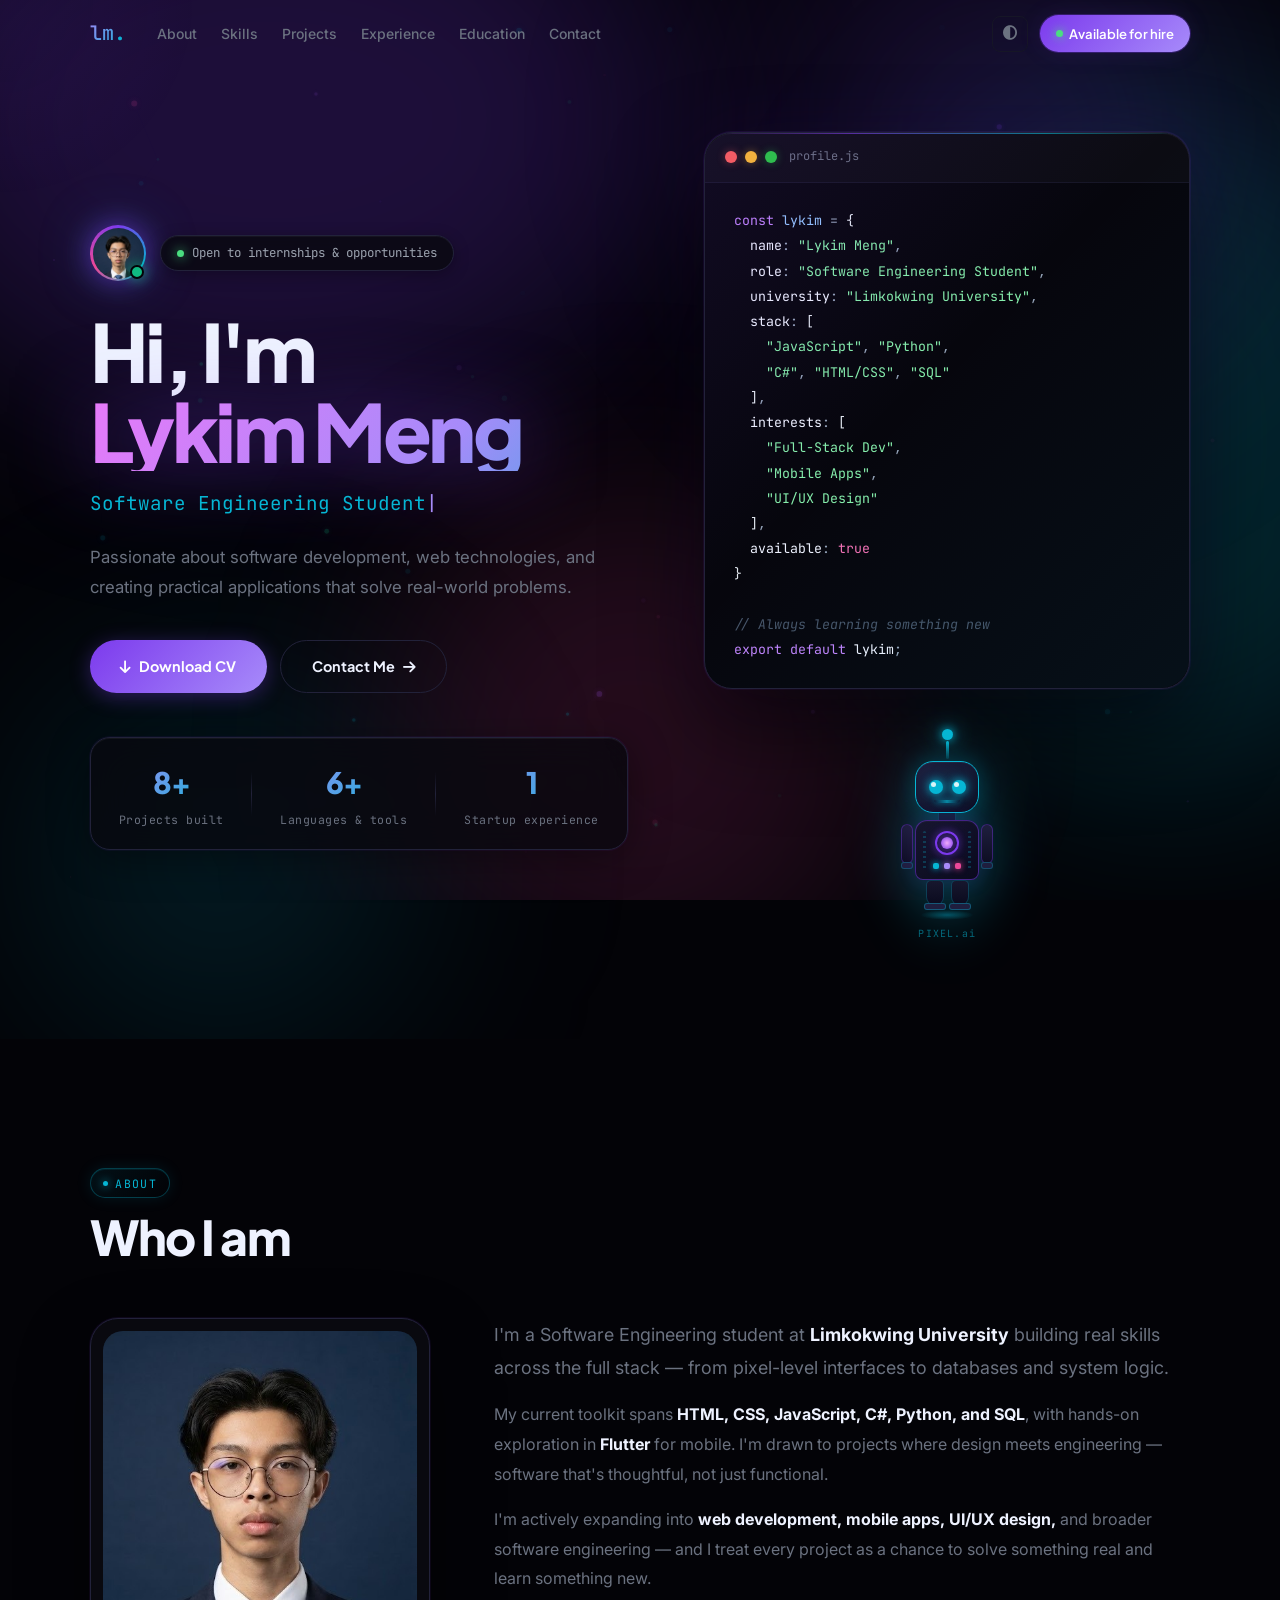
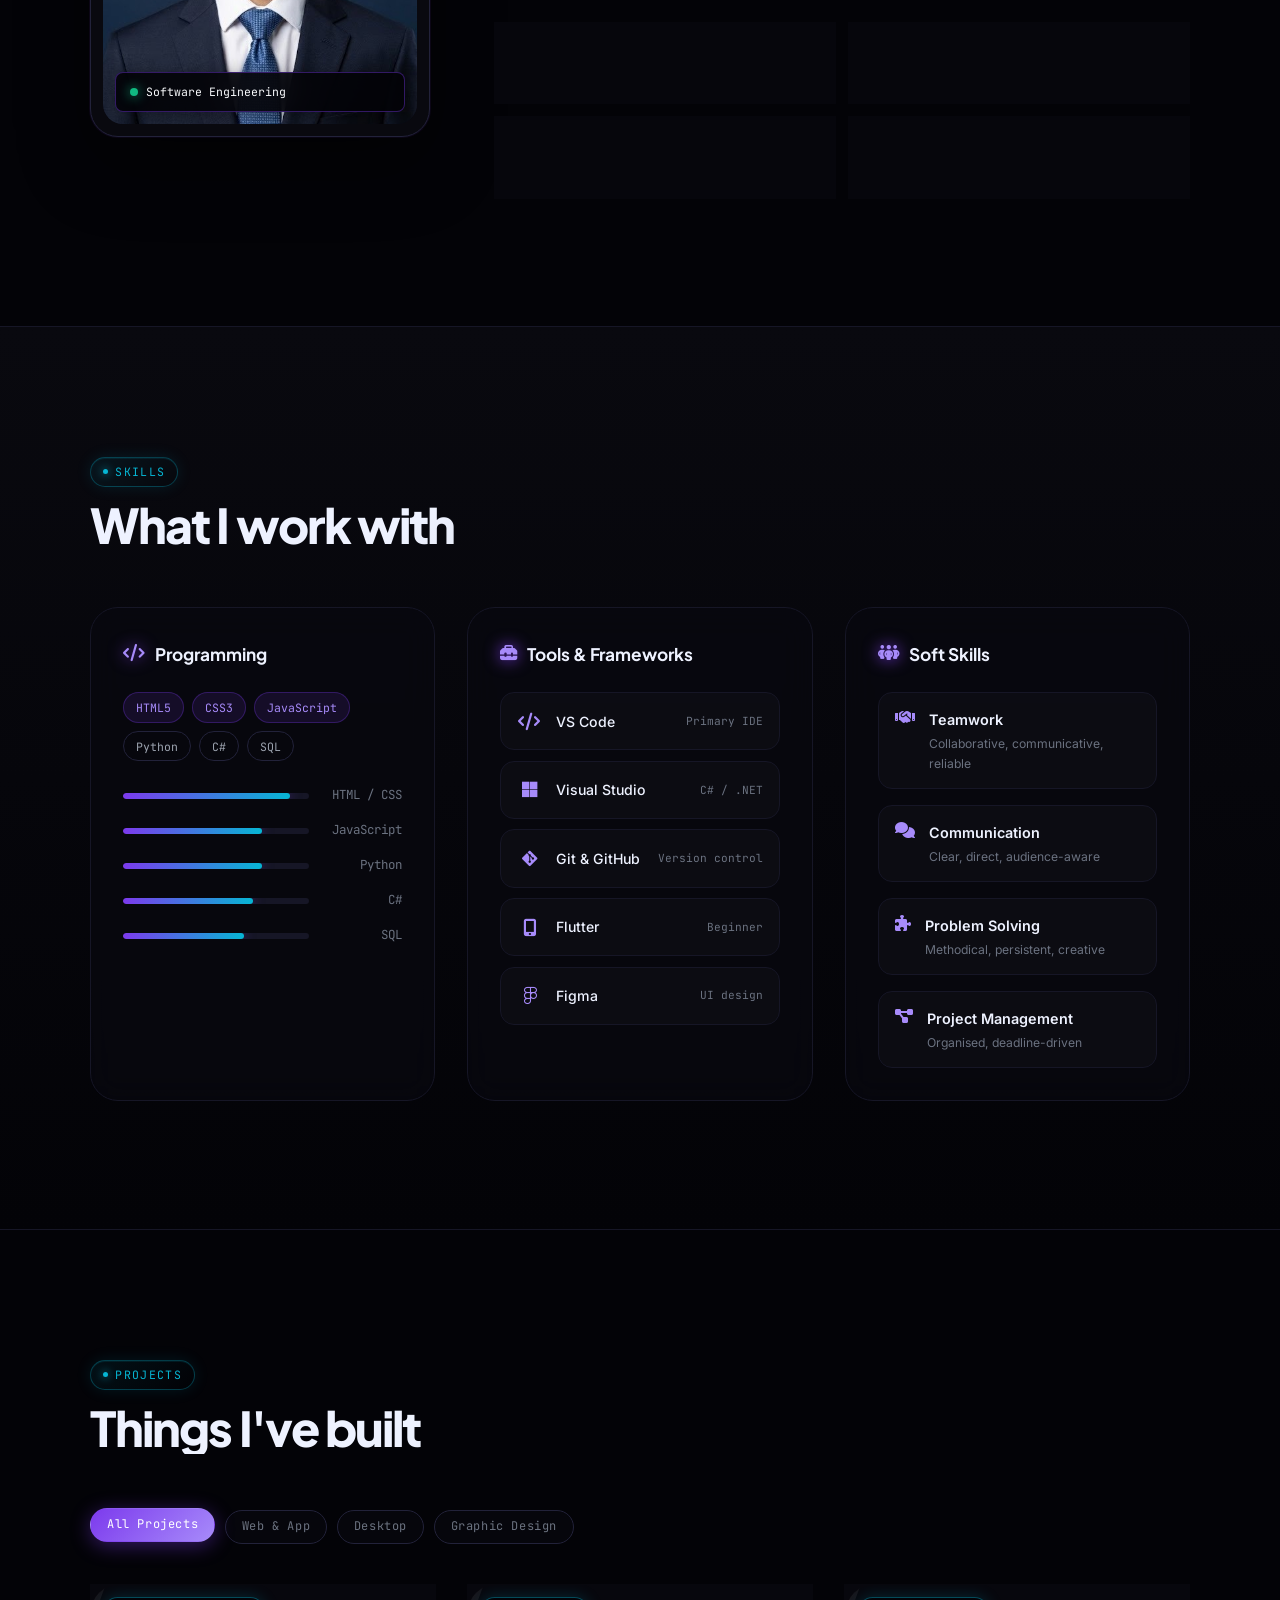
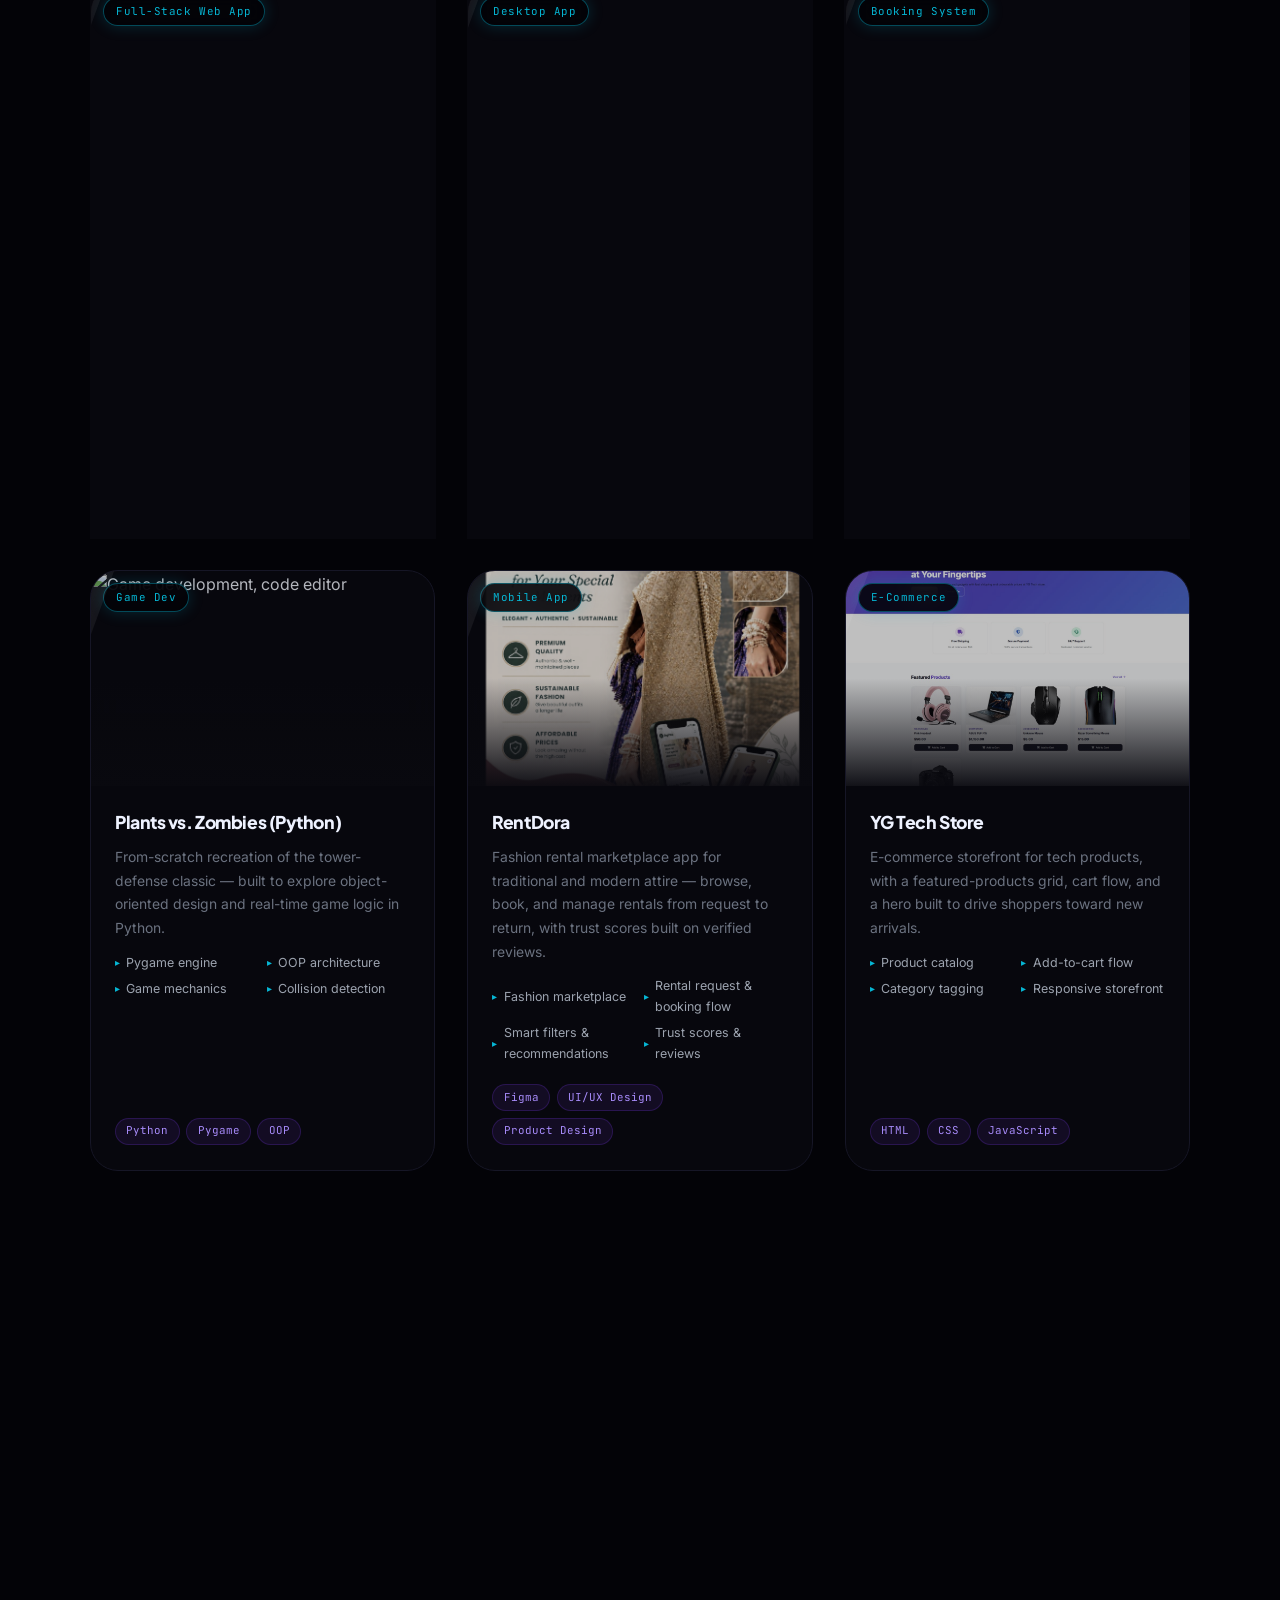
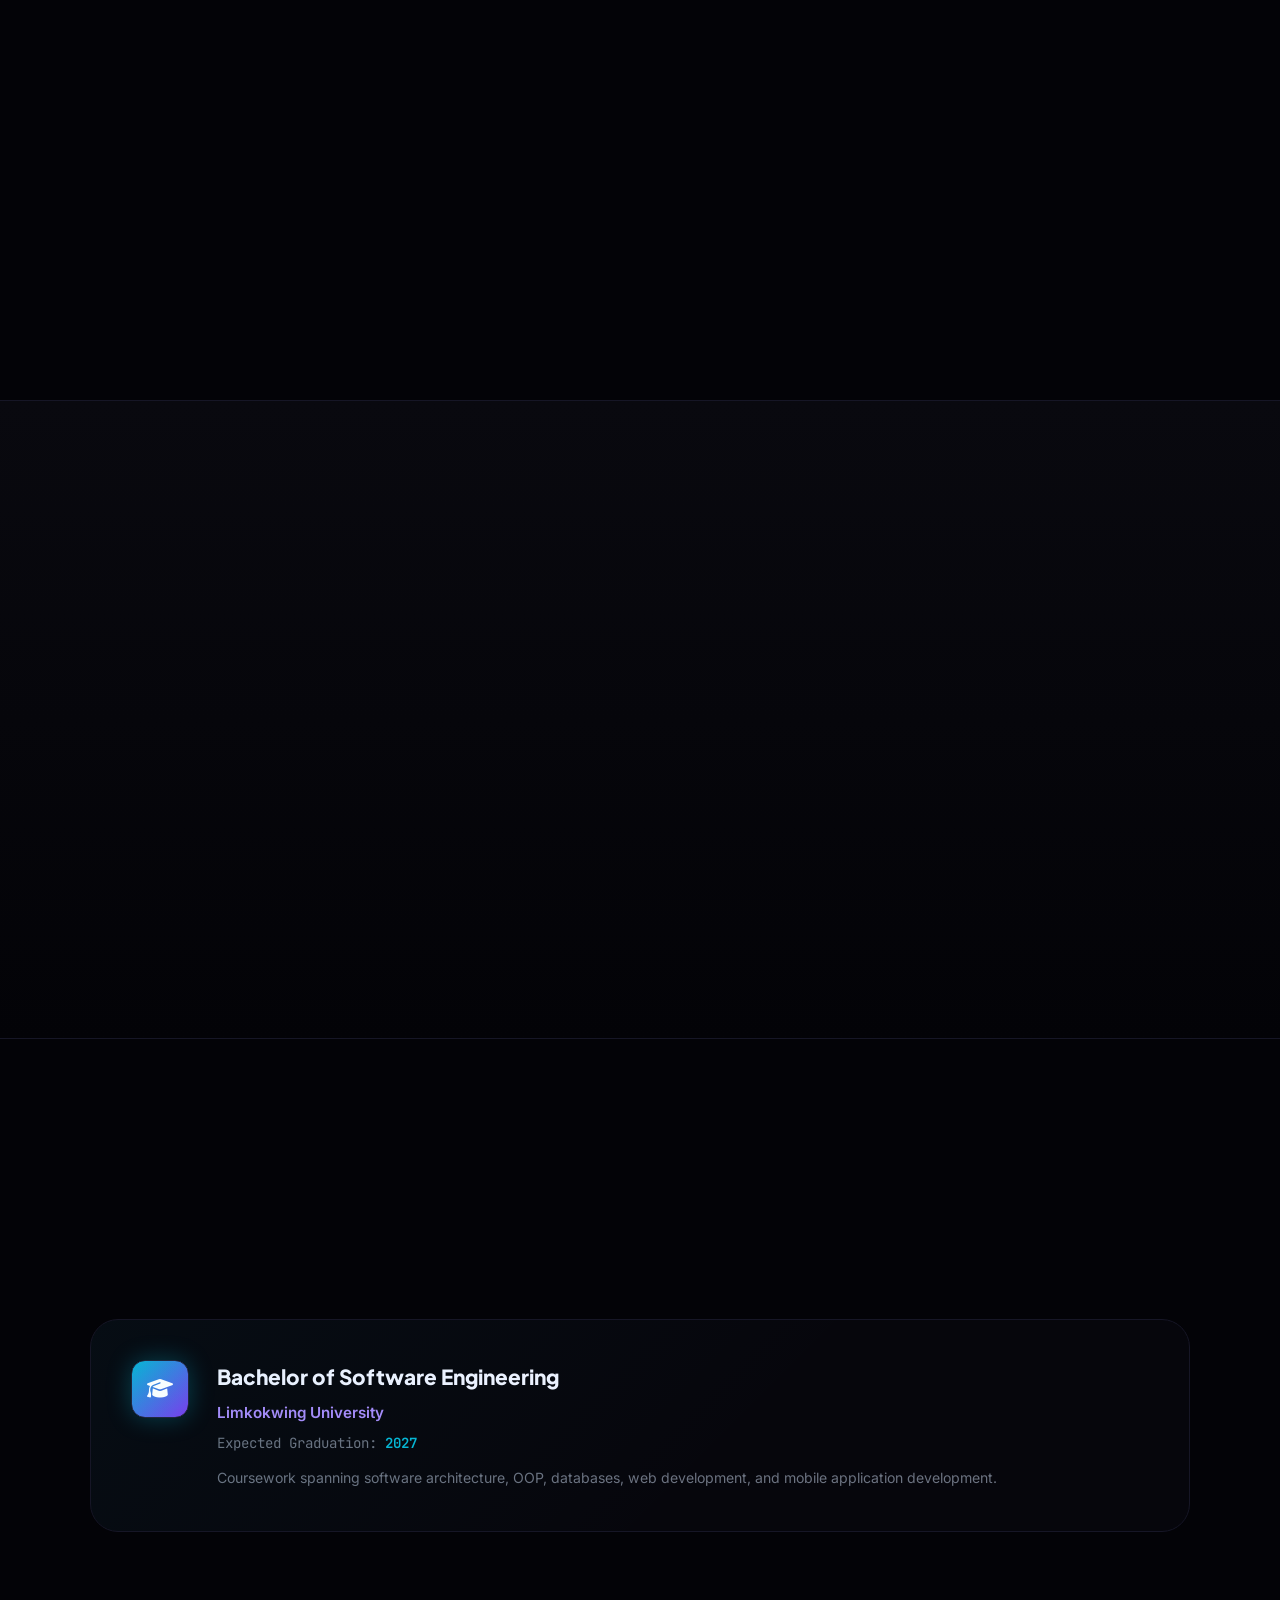
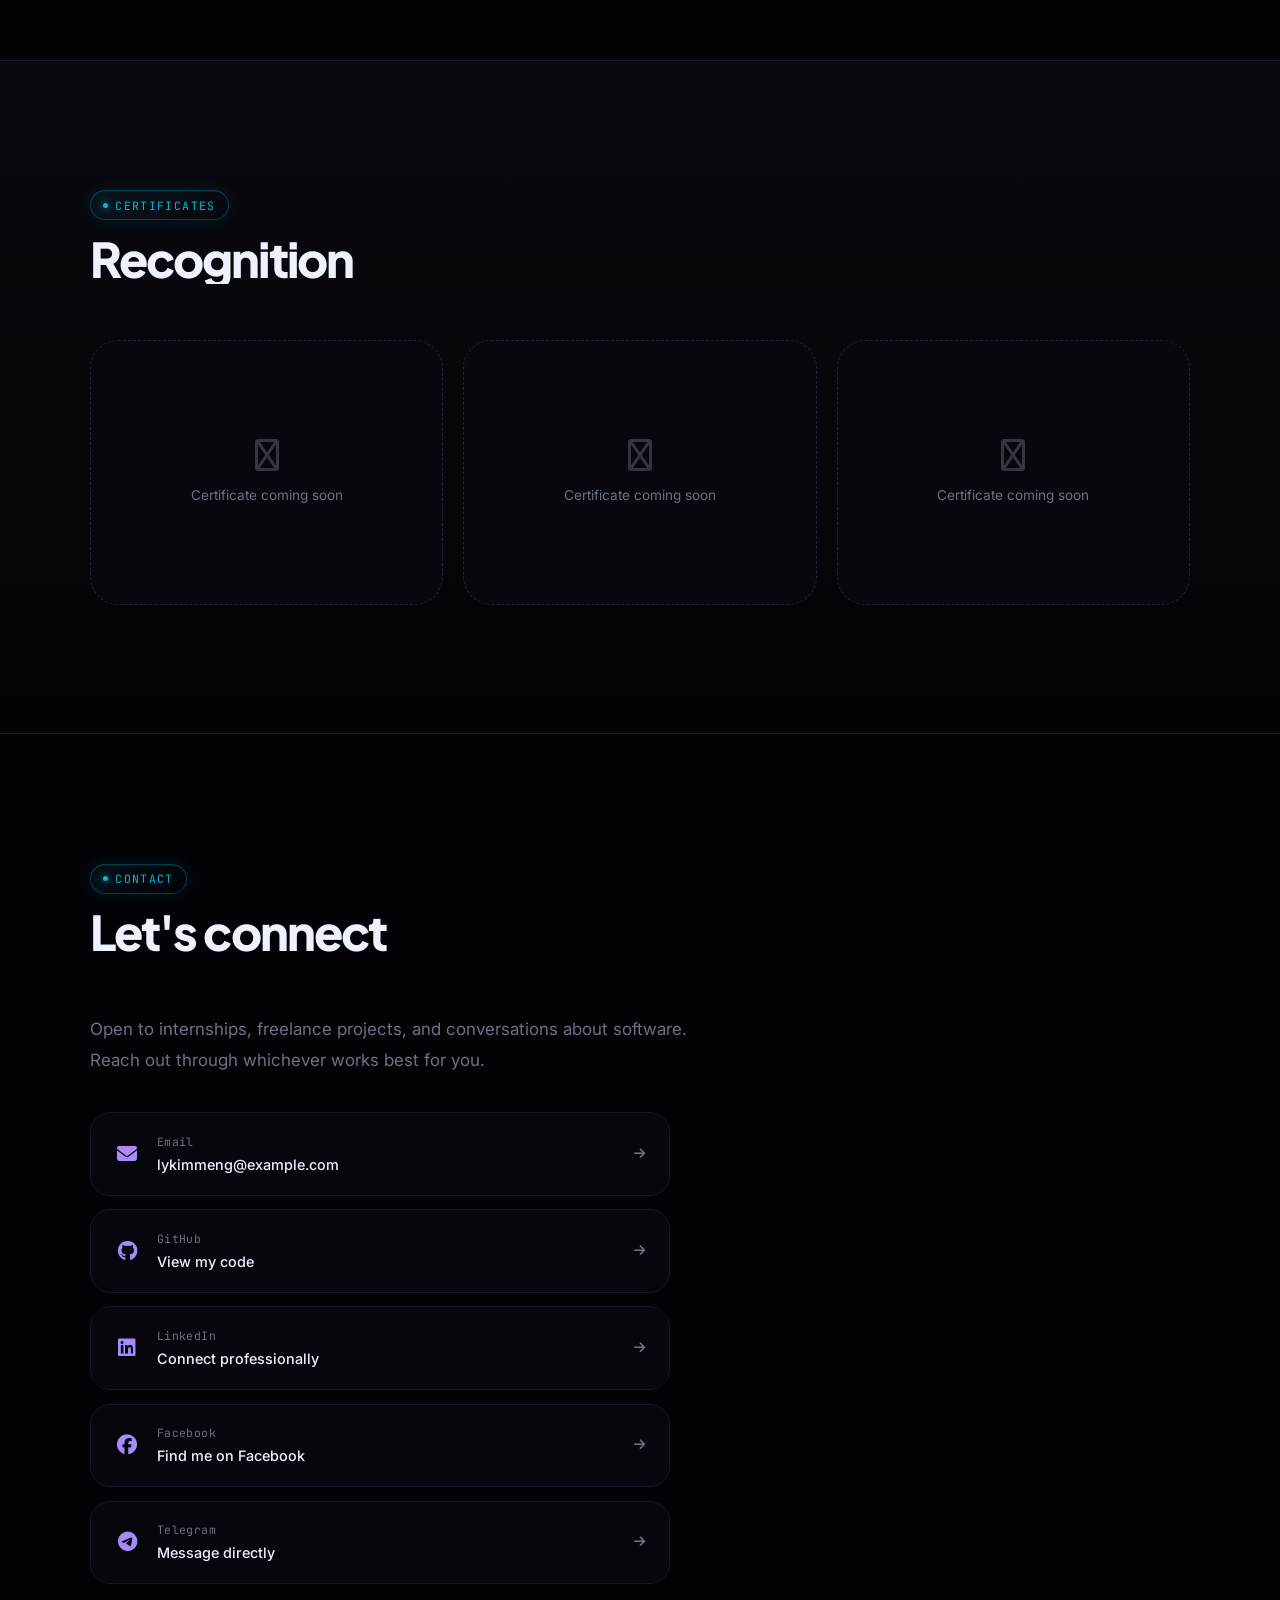
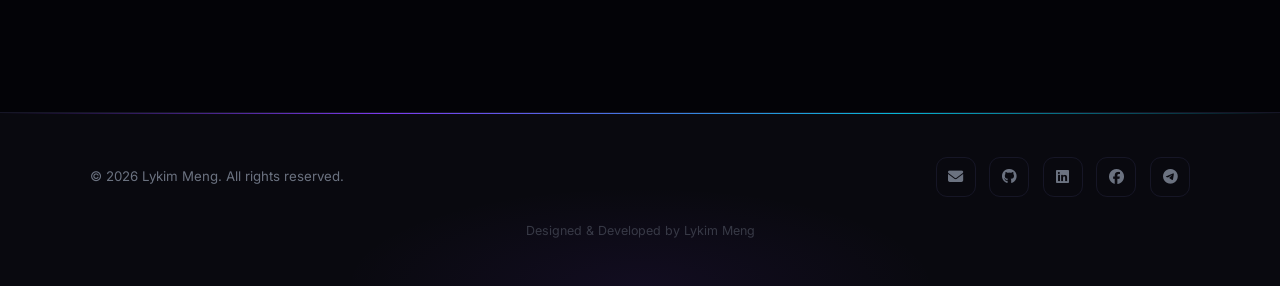
==== commit 07b2d8ca: "Add PIXEL.ai robot mascot + holographic card hover animation" ====
--- a/index.html
+++ b/index.html
@@ -150,6 +150,41 @@
 <span class="tk-kw">export default</span> lykim<span class="tk-op">;</span>
 </code></pre>
       </div>
+
+      <!-- PIXEL.ai — floating robot mascot -->
+      <div class="robot-wrap" id="robotMascot" title="Click me! 👾">
+        <!-- Antenna -->
+        <div class="rb-antenna">
+          <div class="rb-ant-ball"></div>
+          <div class="rb-ant-stem"></div>
+        </div>
+        <!-- Head -->
+        <div class="rb-head">
+          <div class="rb-eye rb-eye-l"></div>
+          <div class="rb-eye rb-eye-r"></div>
+          <div class="rb-smile"></div>
+        </div>
+        <!-- Neck -->
+        <div class="rb-neck"></div>
+        <!-- Torso with arms -->
+        <div class="rb-torso">
+          <div class="rb-arm rb-arm-l"><div class="rb-claw"></div></div>
+          <div class="rb-core-wrap">
+            <div class="rb-core-ring"><div class="rb-core-inner"></div></div>
+            <div class="rb-lights"><span></span><span></span><span></span></div>
+          </div>
+          <div class="rb-arm rb-arm-r"><div class="rb-claw"></div></div>
+        </div>
+        <!-- Legs -->
+        <div class="rb-legs">
+          <div class="rb-leg"><div class="rb-boot"></div></div>
+          <div class="rb-leg"><div class="rb-boot"></div></div>
+        </div>
+        <!-- Ground glow + label -->
+        <div class="rb-ground-glow"></div>
+        <span class="rb-label">PIXEL.ai</span>
+      </div>
+
     </div>
 
   </div>
--- a/style.css
+++ b/style.css
@@ -779,23 +779,38 @@
   opacity: 0;
   transition: opacity .35s;
 }
-/* Glowing animated border on hover */
+/* Holographic shine sweep on hover */
 .pcard::after {
   content: '';
   position: absolute;
-  inset: -1px;
-  border-radius: inherit;
-  background: linear-gradient(135deg, var(--accent), var(--cyan), var(--pink), var(--accent));
-  background-size: 300% 300%;
-  z-index: -1;
-  opacity: 0;
-  transition: opacity .4s;
-  animation: border-rotate 4s linear infinite;
-}
-@keyframes border-rotate { to { background-position: 300% 300%; } }
-.pcard:hover { border-color: transparent; transform: translateY(-14px) scale(1.02); box-shadow: 0 30px 70px rgba(0,0,0,.55), 0 0 50px rgba(124,58,237,.15); }
+  top: -120%;
+  left: -80%;
+  width: 55%;
+  height: 340%;
+  background: linear-gradient(
+    105deg,
+    transparent 0%,
+    rgba(255,255,255,.02) 35%,
+    rgba(255,255,255,.07) 50%,
+    rgba(255,255,255,.02) 65%,
+    transparent 100%
+  );
+  transform: skewX(-20deg);
+  z-index: 3;
+  pointer-events: none;
+  transition: left .9s var(--ease);
+}
+.pcard:hover {
+  border-color: rgba(124,58,237,.5);
+  transform: translateY(-20px) scale(1.01);
+  box-shadow:
+    0 40px 80px rgba(0,0,0,.65),
+    0 0 0 1px rgba(124,58,237,.4),
+    0 0 70px rgba(124,58,237,.18),
+    0 -6px 40px rgba(6,182,212,.06);
+}
 .pcard:hover::before { opacity: 1; }
-.pcard:hover::after { opacity: 1; }
+.pcard:hover::after { left: 140%; }
 
 .pcard-img { position: relative; aspect-ratio: 16/10; overflow: hidden; }
 .pcard-img img { width: 100%; height: 100%; object-fit: cover; transition: transform .7s var(--ease), filter .5s; filter: brightness(.75) saturate(.75); }
@@ -926,6 +941,243 @@
 .btt.show { opacity: 1; pointer-events: auto; transform: translateY(0) scale(1); }
 .btt:hover { transform: translateY(-6px) scale(1.12); box-shadow: 0 16px 40px rgba(124,58,237,.65), 0 0 40px rgba(124,58,237,.35); }
 
+/* ── Hero right column layout ────────────────────────────── */
+.hero-right { display: flex; flex-direction: column; align-items: center; gap: 2.5rem; }
+
+/* ── Robot Mascot (PIXEL.ai) ─────────────────────────────── */
+.robot-wrap {
+  display: flex;
+  flex-direction: column;
+  align-items: center;
+  user-select: none;
+  cursor: pointer;
+  position: relative;
+  animation: rb-float 3.8s ease-in-out infinite;
+  filter: drop-shadow(0 10px 28px rgba(6,182,212,.38));
+}
+@keyframes rb-float {
+  0%, 100% { transform: translateY(0) rotate(0deg); }
+  40% { transform: translateY(-18px) rotate(.6deg); }
+  75% { transform: translateY(-12px) rotate(-.4deg); }
+}
+.robot-wrap.rb-dance {
+  animation: rb-dance 1s var(--ease-spring) !important;
+}
+@keyframes rb-dance {
+  0% { transform: translateY(0) rotate(0deg); }
+  20% { transform: translateY(-26px) rotate(-6deg); }
+  40% { transform: translateY(-28px) rotate(6deg); }
+  60% { transform: translateY(-22px) rotate(-4deg); }
+  80% { transform: translateY(-22px) rotate(4deg); }
+  100% { transform: translateY(0) rotate(0deg); }
+}
+/* Antenna */
+.rb-antenna { display: flex; flex-direction: column; align-items: center; }
+.rb-ant-stem { width: 3px; height: 18px; background: linear-gradient(180deg, var(--cyan), rgba(6,182,212,.15)); border-radius: 2px; }
+.rb-ant-ball {
+  width: 11px; height: 11px;
+  border-radius: 50%;
+  background: var(--cyan);
+  box-shadow: 0 0 10px var(--cyan), 0 0 22px rgba(6,182,212,.9);
+  animation: rb-ant-pulse 1.3s ease-in-out infinite;
+  margin-bottom: 1px;
+}
+@keyframes rb-ant-pulse {
+  0%, 100% { transform: scale(1); box-shadow: 0 0 10px var(--cyan), 0 0 22px rgba(6,182,212,.8); }
+  50% { transform: scale(1.35); box-shadow: 0 0 20px var(--cyan), 0 0 44px rgba(6,182,212,1); }
+}
+/* Head */
+.rb-head {
+  width: 64px; height: 52px;
+  background: linear-gradient(145deg, #1e1e3e, #0d0d22);
+  border: 1.5px solid var(--cyan);
+  border-radius: 18px;
+  position: relative;
+  display: flex;
+  align-items: center;
+  justify-content: center;
+  gap: 9px;
+  box-shadow: 0 0 22px rgba(6,182,212,.22), inset 0 1px 0 rgba(255,255,255,.05);
+  overflow: hidden;
+  margin-top: 2px;
+}
+.rb-head::before {
+  content: '';
+  position: absolute;
+  top: 0; left: -40%;
+  width: 22%; height: 100%;
+  background: rgba(255,255,255,.025);
+  transform: skewX(-18deg);
+  pointer-events: none;
+}
+.rb-eye {
+  width: 14px; height: 14px;
+  border-radius: 50%;
+  background: var(--cyan);
+  box-shadow: 0 0 10px var(--cyan), 0 0 22px rgba(6,182,212,.6);
+  position: relative;
+  animation: rb-blink 4.2s ease-in-out infinite;
+  flex-shrink: 0;
+}
+.rb-eye-r { animation-delay: .25s; }
+.rb-eye::after {
+  content: '';
+  position: absolute;
+  width: 5px; height: 5px;
+  background: rgba(255,255,255,.85);
+  border-radius: 50%;
+  top: 2px; left: 2px;
+  animation: rb-scan 3.5s linear infinite;
+}
+@keyframes rb-scan {
+  0%, 100% { transform: translate(0,0); }
+  25% { transform: translate(3px, 0); }
+  50% { transform: translate(3px, 3px); }
+  75% { transform: translate(0, 3px); }
+}
+@keyframes rb-blink {
+  0%, 86%, 100% { transform: scaleY(1); }
+  91% { transform: scaleY(0.06); }
+}
+.rb-smile {
+  position: absolute;
+  bottom: 9px; left: 50%;
+  transform: translateX(-50%);
+  width: 26px; height: 3px;
+  background: linear-gradient(90deg, transparent, var(--cyan), transparent);
+  border-radius: 0 0 6px 6px;
+  box-shadow: 0 0 6px var(--cyan);
+  opacity: .7;
+}
+/* Neck */
+.rb-neck {
+  width: 18px; height: 7px;
+  background: #12122c;
+  border-left: 1.5px solid rgba(6,182,212,.22);
+  border-right: 1.5px solid rgba(6,182,212,.22);
+}
+/* Torso */
+.rb-torso {
+  display: flex;
+  align-items: flex-start;
+}
+.rb-core-wrap {
+  width: 64px; height: 60px;
+  background: linear-gradient(145deg, #17172e, #0a0a1e);
+  border: 1.5px solid rgba(124,58,237,.5);
+  border-radius: 12px 12px 8px 8px;
+  display: flex;
+  flex-direction: column;
+  align-items: center;
+  justify-content: center;
+  gap: 8px;
+  box-shadow: 0 0 20px rgba(124,58,237,.16), inset 0 1px 0 rgba(255,255,255,.03);
+  position: relative;
+  overflow: hidden;
+}
+.rb-core-wrap::before, .rb-core-wrap::after {
+  content: '';
+  position: absolute;
+  top: 18%; bottom: 18%;
+  width: 3px;
+  background: repeating-linear-gradient(180deg, rgba(6,182,212,.25) 0px, rgba(6,182,212,.25) 2px, transparent 2px, transparent 5px);
+  border-radius: 2px;
+}
+.rb-core-wrap::before { left: 7px; }
+.rb-core-wrap::after  { right: 7px; }
+.rb-core-ring {
+  width: 24px; height: 24px;
+  border-radius: 50%;
+  border: 2px solid var(--accent);
+  display: grid; place-items: center;
+  box-shadow: 0 0 10px rgba(124,58,237,.35);
+}
+.rb-core-inner {
+  width: 12px; height: 12px;
+  border-radius: 50%;
+  background: radial-gradient(circle, #f0abfc, var(--accent));
+  box-shadow: 0 0 12px var(--accent), 0 0 24px rgba(124,58,237,.6);
+  animation: rb-core-beat 2s ease-in-out infinite;
+}
+@keyframes rb-core-beat {
+  0%, 100% { transform: scale(1); box-shadow: 0 0 12px var(--accent), 0 0 24px rgba(124,58,237,.6); }
+  50% { transform: scale(1.2); box-shadow: 0 0 22px var(--accent), 0 0 44px rgba(124,58,237,.85); }
+}
+.rb-lights { display: flex; gap: 5px; }
+.rb-lights span {
+  width: 6px; height: 6px;
+  border-radius: 2px;
+  animation: rb-light-seq 1.6s ease-in-out infinite;
+}
+.rb-lights span:nth-child(1) { background: var(--cyan); box-shadow: 0 0 6px var(--cyan); animation-delay: 0s; }
+.rb-lights span:nth-child(2) { background: var(--accent-hi); box-shadow: 0 0 6px var(--accent-hi); animation-delay: .28s; }
+.rb-lights span:nth-child(3) { background: var(--pink); box-shadow: 0 0 6px var(--pink); animation-delay: .56s; }
+@keyframes rb-light-seq { 0%, 100% { opacity: .2; transform: scale(1); } 50% { opacity: 1; transform: scale(1.35); } }
+/* Arms */
+.rb-arm {
+  width: 12px; height: 40px;
+  background: linear-gradient(180deg, #1e1e3e, #0d0d22);
+  border: 1.5px solid rgba(124,58,237,.38);
+  border-radius: 6px;
+  position: relative;
+  flex-shrink: 0;
+  margin-top: 4px;
+}
+.rb-arm-l { transform-origin: top center; animation: rb-arm-l 3.6s ease-in-out infinite; margin-right: 2px; }
+.rb-arm-r { transform-origin: top center; animation: rb-arm-r 3.6s ease-in-out infinite; margin-left: 2px; }
+@keyframes rb-arm-l { 0%, 100% { transform: rotate(-20deg); } 50% { transform: rotate(12deg); } }
+@keyframes rb-arm-r { 0%, 100% { transform: rotate(20deg); } 50% { transform: rotate(-12deg); } }
+.rb-claw {
+  position: absolute;
+  bottom: -6px; left: 50%; transform: translateX(-50%);
+  width: 12px; height: 7px;
+  background: #1e1e3e;
+  border: 1.5px solid rgba(6,182,212,.3);
+  border-radius: 3px;
+}
+/* Legs */
+.rb-legs { display: flex; gap: 7px; }
+.rb-leg {
+  width: 18px; height: 26px;
+  background: linear-gradient(180deg, #17172e, #0a0a1e);
+  border: 1.5px solid rgba(6,182,212,.28);
+  border-radius: 5px 5px 9px 9px;
+  position: relative;
+}
+.rb-leg:first-child { animation: rb-leg-l 3.8s ease-in-out infinite; transform-origin: top center; }
+.rb-leg:last-child  { animation: rb-leg-r 3.8s ease-in-out infinite; transform-origin: top center; }
+@keyframes rb-leg-l { 0%, 100% { transform: rotate(-4deg); } 50% { transform: rotate(4deg); } }
+@keyframes rb-leg-r { 0%, 100% { transform: rotate(4deg); }  50% { transform: rotate(-4deg); } }
+.rb-boot {
+  position: absolute;
+  bottom: -5px; left: 50%; transform: translateX(-50%);
+  width: 22px; height: 7px;
+  background: #1e1e3e;
+  border: 1.5px solid rgba(6,182,212,.38);
+  border-radius: 3px;
+}
+/* Ground glow */
+.rb-ground-glow {
+  width: 54px; height: 10px;
+  background: radial-gradient(ellipse, rgba(6,182,212,.38), transparent 70%);
+  border-radius: 50%;
+  margin-top: 4px;
+  animation: rb-ground 3.8s ease-in-out infinite;
+}
+@keyframes rb-ground {
+  0%, 100% { transform: scaleX(1.1); opacity: .6; }
+  40% { transform: scaleX(.5); opacity: .18; }
+}
+/* Label */
+.rb-label {
+  font-family: var(--font-mono);
+  font-size: .62rem;
+  color: var(--cyan);
+  letter-spacing: .12em;
+  opacity: .55;
+  margin-top: .4rem;
+}
+
 /* ── Responsive ──────────────────────────────────────────── */
 @media (max-width: 1024px) {
   .skills-grid { grid-template-columns: 1fr 1fr; }
